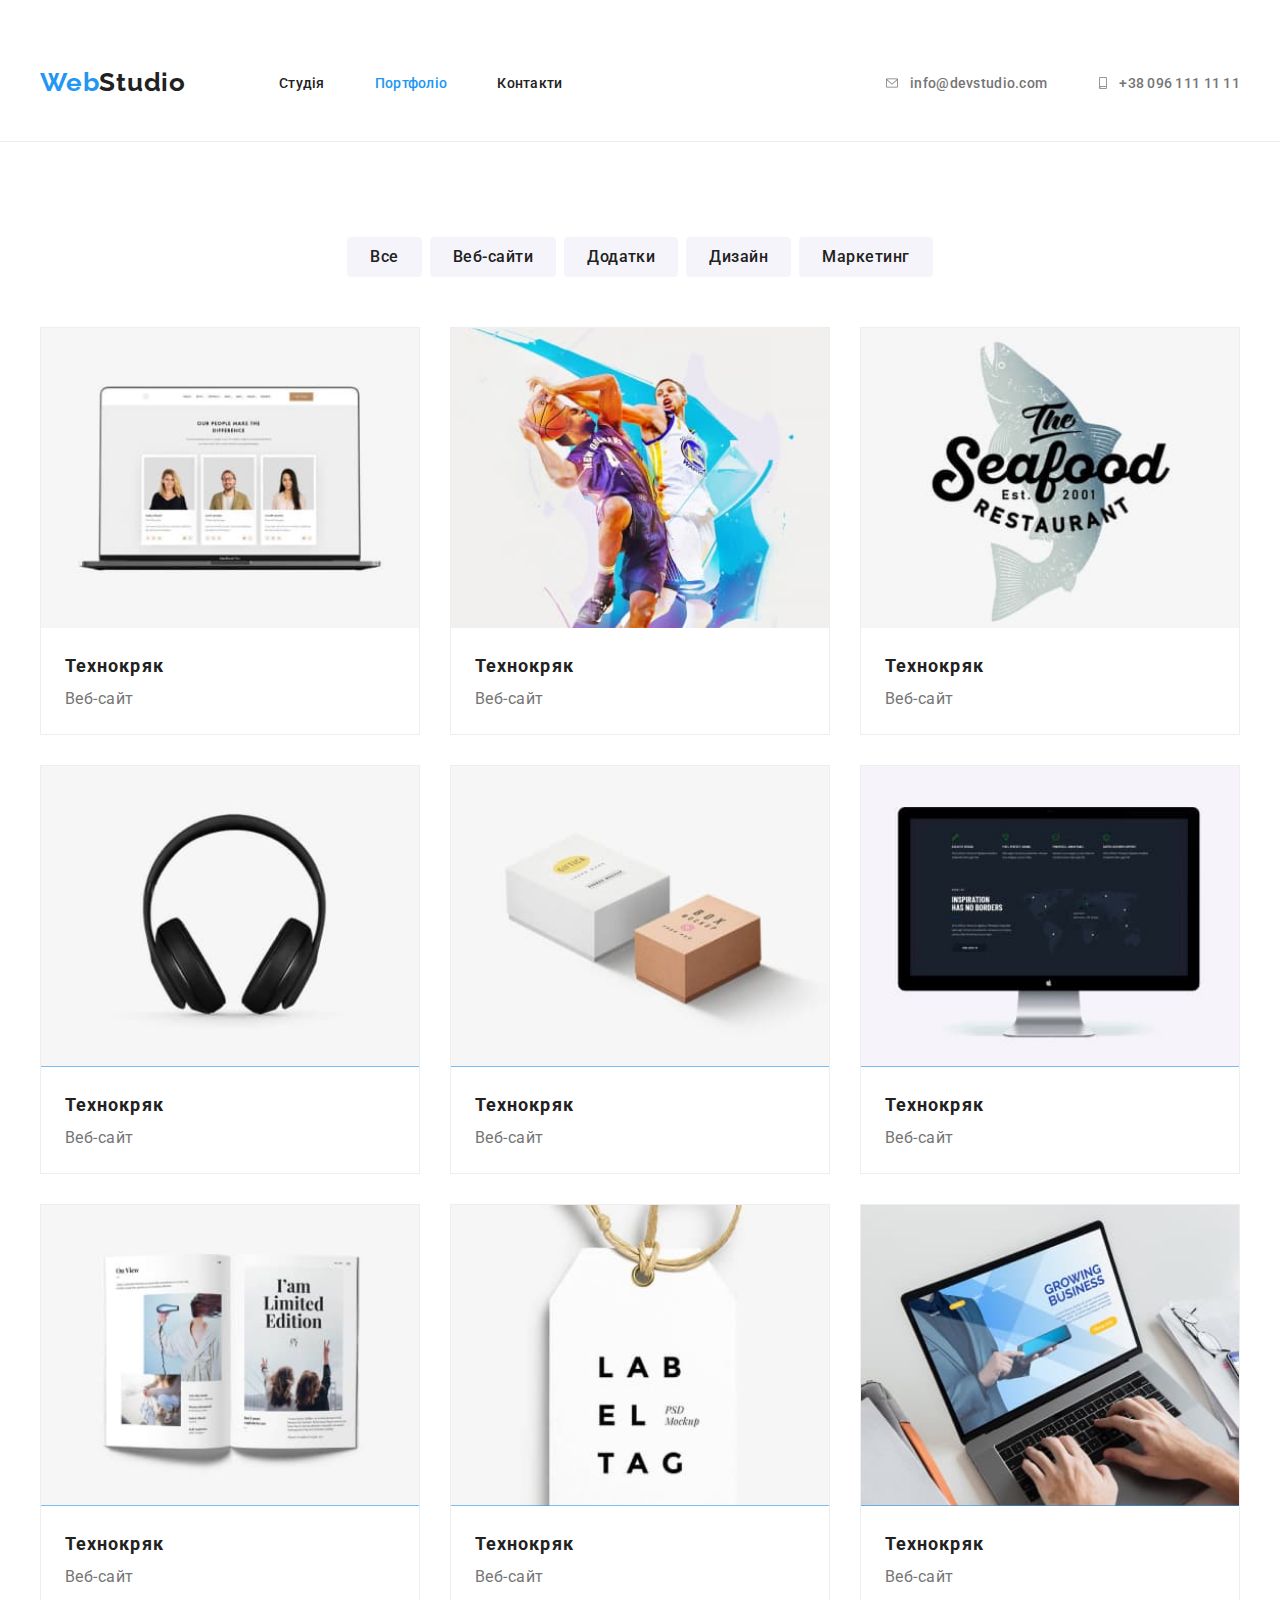
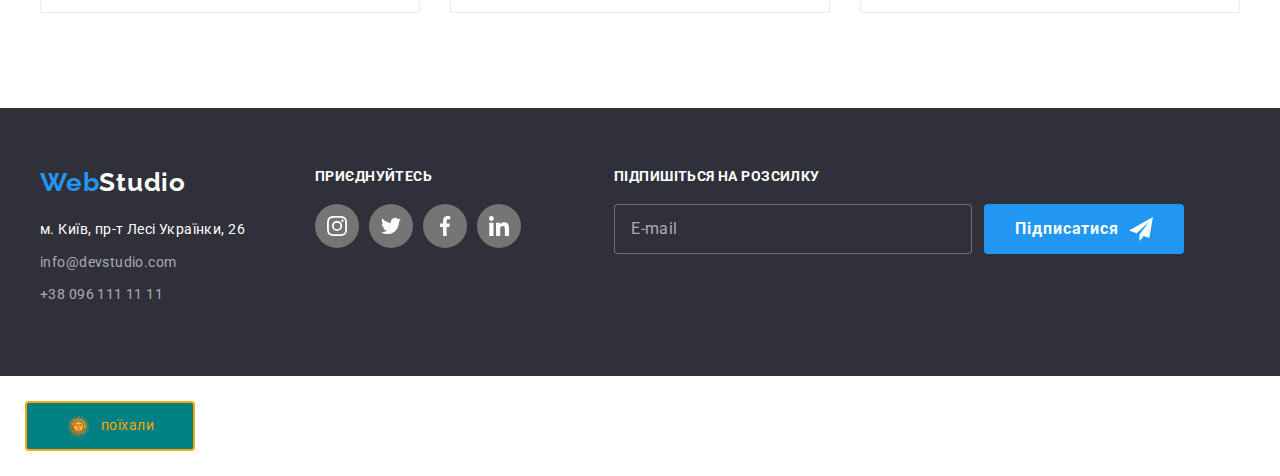
==== portfolio.html @ 548bd5e3 "BEM + SCSS" ====
<!DOCTYPE html>
<html lang="en">
    <head>
        <meta charset="UTF-8">
        <meta http-equiv="X-UA-Compatible" content="IE=edge">
        <meta name="viewport" content="width=device-width, initial-scale=1.0">
        <title>portfolio</title>
        <link href="https://fonts.googleapis.com/css2?family=Raleway:wght@700&family=Roboto:wght@400;500;700;900&display=swap" rel="stylesheet">
        <link rel="stylesheet" href="https://cdnjs.cloudflare.com/ajax/libs/modern-normalize/2.0.0/modern-normalize.min.css">
        <link rel="stylesheet" href="./css/styles.css">
        <link rel="stylesheet" href="./css/main.min.css">
    </head>

    <body>
        <!-- шапка сайту -->
            <!-- шапка сайту -->
            <header class="header header-bottom">
                <div class="container main__nav ">
                    <a href="/" class="logo__color-blue header__link">Web<span class="logo__color-black">Studio</span>
                    </a>
            
                    <!-- навігація -->
                    <nav class="navigation">
                        <ul class="navigation-list">
                            <li class="navigation-list__item">
                                <a class="navigation-list__link" href="./index.html">Студія</a>
                            </li>
    
                            <li class="navigation-list__item">
                                <a class="navigation-list__link current" href="./portfolio.html">Портфоліо</a>
                            </li>
    
                            <li class="navigation-list__item">
                                <a class="navigation-list__link" href="">Контакти</a>
                            </li>
                        </ul>
                    </nav>
    
                    <!-- контакти -->
                    <ul class="contacts-list">
                        <li class="contacts-list__item">
                            <a class="contacts-list__link" href="mailto:info@devstudio.com">
                                <svg class="contacts-list__icon" width="16" height="12">
                                    <use href="./images/sprite.svg#icon-envelope"></use>
                                </svg>info@devstudio.com
                            </a>
                        </li>
    
                        <li class="contacts-list__item">
                            <a class="contacts-list__link" href="tel:+380961111111">
                                <svg class="contacts-list__icon" width="12" height="16">
                                    <use href="./images/sprite.svg#icon-smartphone"></use>
                                </svg>+38 096 111 11 11
                            </a>
                        </li>
                    </ul>
                </div>
            </header>
        <main>

            <!-- навігація проектів -->
            <section class="projects">
                <div class="container">
                    <h1 class="projects__title">приклади наших розробок</h1>
                    <ul class="projects-list">
                        <li class="projects-list__item">
                            <button class="projects-list__button" type="button">Все</button>
                        </li>
                        <li class="projects-list__item">
                            <button class="projects-list__button" type="button">Веб-сайти</button>
                        </li>
                        <li class="projects-list__item">
                            <button class="projects-list__button" type="button">Додатки</button>
                        </li>
                        <li class="projects-list__item">
                            <button class="projects-list__button" type="button">Дизайн</button>
                        </li>
                        <li class="projects-list__item">
                            <button class="projects-list__button" type="button">Маркетинг</button>
                        </li>
                    </ul>
                </div>
            </section>

            <!-- приклади робіт -->
            <section class="card-set">
                <div class="container">
                    <h2 class="card-set__title">приклади робіт</h2>
                    <ul class="card-list">
                        <li class="card-list__item card-list__item--product">
                            <a href="">
                                <div class="card-list__thumb">
                                    <img class="card-list__picture" src="./images/img1.jpg" alt="Веб-сайт" width="370">
                                    <div class="overlay-box">
                                        <p class="overlay-box__text">
                                            Технокрик це сучасний майданчик поширення коронавірусу. 
                                            Компанії використовують цю платформу для цифрового шпигунства та 
                                            атак на захищені сервери конкурентів.
                                        </p>
                                    </div>
                                </div>

                                <div class="card-text">
                                    <p class="card-text__primary">Технокряк</p>
                                    <p class="card-text__secondary">Веб-сайт</p>
                                </div>
                            </a>
                        </li>

                        <li class="card-list__item card-list__item--product">
                            <a href="">
                                <div class="card-list__thumb">
                                    <img class="card-list__picture" src="./images/img2.jpg" alt="Веб-сайт" width="370">
                                    <div class="overlay-box">
                                        <p class="overlay-box__text">
                                            Технокрик це сучасний майданчик поширення коронавірусу. 
                                            Компанії використовують цю платформу для цифрового шпигунства та 
                                            атак на захищені сервери конкурентів.
                                        </p>
                                    </div>
                                </div>

                                <div class="card-text">
                                    <p class="card-text__primary">Технокряк</p>
                                    <p class="card-text__secondary">Веб-сайт</p>
                                </div>
                            </a>
                        </li>

                        <li class="card-list__item card-list__item--product">
                            <a href="">
                                <div class="card-list__thumb">
                                    <img class="card-list__picture" src="./images/img3.jpg" alt="Веб-сайт" width="370">
                                    <div class="overlay-box">
                                        <p class="overlay-box__text">
                                            Технокрик це сучасний майданчик поширення коронавірусу. 
                                            Компанії використовують цю платформу для цифрового шпигунства та 
                                            атак на захищені сервери конкурентів.
                                        </p>
                                    </div>
                                </div>

                                <div class="card-text">
                                    <p class="card-text__primary">Технокряк</p>
                                    <p class="card-text__secondary">Веб-сайт</p>
                                </div>
                            </a>
                        </li>
                        
                        <li class="card-list__item card-list__item--product">
                            <a href="">
                                <div class="card-list__thumb">
                                    <img class="card-list__picture" src="./images/img4.jpg" alt="Веб-сайт" width="370">
                                    <div class="overlay-box">
                                        <p class="overlay-box__text">
                                            Технокрик це сучасний майданчик поширення коронавірусу. 
                                            Компанії використовують цю платформу для цифрового шпигунства та 
                                            атак на захищені сервери конкурентів.
                                        </p>
                                    </div>
                                </div>

                                <div class="card-text">
                                    <p class="card-text__primary">Технокряк</p>
                                    <p class="card-text__secondary">Веб-сайт</p>
                                </div>
                            </a>
                        </li>

                        <li class="card-list__item card-list__item--product">
                            <a href="">
                                <div class="card-list__thumb">
                                    <img class="card-list__picture" src="./images/img5.jpg" alt="Веб-сайт" width="370">
                                    <div class="overlay-box">
                                        <p class="overlay-box__text">
                                            Технокрик це сучасний майданчик поширення коронавірусу. 
                                            Компанії використовують цю платформу для цифрового шпигунства та 
                                            атак на захищені сервери конкурентів.
                                        </p>
                                    </div>
                                </div>

                                <div class="card-text">
                                    <p class="card-text__primary">Технокряк</p>
                                    <p class="card-text__secondary">Веб-сайт</p>
                                </div>
                            </a>
                        </li>

                        <li class="card-list__item card-list__item--product">
                            <a href="">
                                <div class="card-list__thumb">
                                    <img class="card-list__picture" src="./images/img6.jpg" alt="Веб-сайт" width="370">
                                    <div class="overlay-box">
                                        <p class="overlay-box__text">
                                            Технокрик це сучасний майданчик поширення коронавірусу. 
                                            Компанії використовують цю платформу для цифрового шпигунства та 
                                            атак на захищені сервери конкурентів.
                                        </p>
                                    </div>
                                </div>

                                <div class="card-text">
                                    <p class="card-text__primary">Технокряк</p>
                                    <p class="card-text__secondary">Веб-сайт</p>
                                </div>
                            </a>
                        </li>

                        <li class="card-list__item card-list__item--product">
                            <a href="">
                                <div class="card-list__thumb">
                                    <img class="card-list__picture" src="./images/img7.jpg" alt="Веб-сайт" width="370">
                                    <div class="overlay-box">
                                        <p class="overlay-box__text">
                                            Технокрик це сучасний майданчик поширення коронавірусу. 
                                            Компанії використовують цю платформу для цифрового шпигунства та 
                                            атак на захищені сервери конкурентів.
                                        </p>
                                    </div>
                                </div>

                                <div class="card-text">
                                    <p class="card-text__primary">Технокряк</p>
                                    <p class="card-text__secondary">Веб-сайт</p>
                                </div>
                            </a>
                        </li>

                        <li class="card-list__item card-list__item--product">
                            <a href="">
                                <div class="card-list__thumb">
                                    <img class="card-list__picture" src="./images/img8.jpg" alt="Веб-сайт" width="370">
                                    <div class="overlay-box">
                                        <p class="overlay-box__text">
                                            Технокрик це сучасний майданчик поширення коронавірусу. 
                                            Компанії використовують цю платформу для цифрового шпигунства та 
                                            атак на захищені сервери конкурентів.
                                        </p>
                                    </div>
                                </div>

                                <div class="card-text">
                                    <p class="card-text__primary">Технокряк</p>
                                    <p class="card-text__secondary">Веб-сайт</p>
                                </div>
                            </a>
                        </li>
                        
                        <li class="card-list__item card-list__item--product">
                            <a href="">
                                <div class="card-list__thumb">
                                    <img class="card-list__picture" src="./images/img9.jpg" alt="Веб-сайт" width="370">
                                    <div class="overlay-box">
                                        <p class="overlay-box__text">
                                            Технокрик це сучасний майданчик поширення коронавірусу. 
                                            Компанії використовують цю платформу для цифрового шпигунства та 
                                            атак на захищені сервери конкурентів.
                                        </p>
                                    </div>
                                </div>

                                <div class="card-text">
                                    <p class="card-text__primary">Технокряк</p>
                                    <p class="card-text__secondary">Веб-сайт</p>
                                </div>
                            </a>
                        </li>
                    </ul>
                </div>
            </section>
        </main>

            <!-- подвал -->
            <footer class="footer">
                <div class="container positioning">
    
                    <div class="footer-contacts">
                        <a class="logo__color-blue footer-contacts__link" href="/">Web<span class="logo__color-white">Studio</span></a>
                        <div class="container-address">
                            <address class="address">
                                м. Київ, пр-т Лесі Українки, 26
                            </address>
                            <ul class="footer-list">
                                <li class="footer-list__item">
                                    <a class="footer-list__link" href="mailto:info@devstudio.com">info@devstudio.com</a>
                                </li>
                                <li class="footer-list__item">
                                    <a class="footer-list__link" href="tel:+380961111111">+38 096 111 11 11</a>
                                </li>
                            </ul>
                        </div>
                    </div>
    
                    <!-- ком,юніті  -->
                    <div class="community">
                        <h3 class="community-title">приєднуйтесь</h3>
                        <ul class="community-item">
                            <li class="community-item__list">
                                <a class="community-item__link" href="">
                                    <svg class="community-item__icon" width="20" height="20">
                                        <use href="./images/sprite.svg#icon-instagram"></use>
                                    </svg>
                                </a>
                            </li>
    
                            <li class="community-item__list">
                                <a class="community-item__link" href="">
                                    <svg class="community-item__icon" width="20" height="20">
                                        <use href="./images/sprite.svg#icon-twitter"></use>
                                    </svg>
                                </a>
                            </li>
    
                            <li class="community-item__list">
                                <a class="community-item__link" href="">
                                    <svg class="community-item__icon" width="20" height="20">
                                        <use href="./images/sprite.svg#icon-facebook"></use>
                                    </svg>
                                </a>
                            </li>
    
                            <li class="community-item__list">
                                <a class="community-item__link" href="">
                                    <svg class="community-item__icon" width="20" height="20">
                                        <use href="./images/sprite.svg#icon-linkedin"></use>
                                    </svg>
                                </a>
                            </li>
                        </ul>
                    </div>
    
                    <!-- підписка -->
                    <div class="subscribe">
                        <h3 class="subscribe__title community-title">Підпишіться на розсилку</h3>
                        <div class="subscribe__box">
                            <form class="subscribe__form">
                                <input type="email" name="mail" placeholder="E-mail">
                            </form>
                            <button type="button">
                                Підписатися
                                <svg class="button__icon" width="24" height="24">
                                    <use href="./images/sprite.svg#icon-airplane"></use>
                                </svg>
                            </button>
                        </div>
                    </div>
    
                </div>
            </footer>

        
        <!-- /////////// кнопка ////////////// -->
        <section>
            <button class="clik" type="button">
                поїхали
            </button>
        </section>
    </body>    
</html>
---- css/main.min.css ----
:root{--primeri-title-color: #212121;--accent-color: #2196f3;--background: #2f303a;--footer-contacts-color: rgba(255, 255, 255, 0.6);--primeri-text-color: #757575;--white-color: #ffffff;--background-teat-section: #f5f4fa;--background-hiro: #c4c4c4;--clients-color:#afb1b8;--box-shadow-modal: 0 2px 1px 0 rgba(0, 0, 0, 0.2), 0 1px 1px 0 rgba(0, 0, 0, 0.14), 0 1px 3px 0 rgba(0, 0, 0, 0.12);--backdrop-color: rgba(0, 0, 0, 0.2);--transform: cubic-bezier(0.4, 0, 0.2, 1);--primeri-title-color: #212121;--accent-color: #2196f3;--background: #2f303a;--footer-contacts-color: rgba(255, 255, 255, 0.6);--primeri-text-color: #757575;--button-color: #f5f4fa;--white-color: #ffffff;--card__set-gap: 30px;--transform: cubic-bezier(0.4, 0, 0.2, 1)}html{-webkit-box-sizing:border-box;box-sizing:border-box}*,::before,::after{-webkit-box-sizing:inherit;box-sizing:inherit;list-style:none;text-decoration:none;margin:0;padding:0}body{font-family:roboto,sans-serif}.color__title{color:var(--primeri-title-color)}.container{margin-left:auto;margin-right:auto;width:1230px;padding-left:15px;padding-right:15px}.main__nav{display:-webkit-box;display:-ms-flexbox;display:flex;-webkit-box-align:center;-ms-flex-align:center;align-items:center}.logo__color-blue{font-family:raleway,sans-serif;font-weight:700;font-size:26px;letter-spacing:.03em;color:var(--accent-color)}.logo__color-black{color:var(--primeri-title-color)}.logo__color-white,.address{color:var(--white-color)}.header{display:-webkit-box;display:-ms-flexbox;display:flex;padding-top:25px}.header-bottom{margin-bottom:95px;border-bottom:1px solid #ececec}.navigation-list{display:-webkit-box;display:-ms-flexbox;display:flex;margin-left:93px}.navigation-list__item{color:var(--accent-color)}.navigation-list__link::after{content:"";background-color:var(--accent-color);display:block;position:absolute;left:0;bottom:0;width:100%;height:4px;border-radius:2px;-webkit-transform:scaleX(0);transform:scaleX(0);-webkit-transition:-webkit-transform 250ms var(--transform);transition:-webkit-transform 250ms var(--transform);transition:transform 250ms var(--transform);transition:transform 250ms var(--transform), -webkit-transform 250ms var(--transform)}.navigation-list__link:hover::after{-webkit-transform:scaleX(1);transform:scaleX(1)}.navigation-list__item:not(:last-child){margin-right:50px}.navigation-list__link{display:inline-block;position:relative;padding-top:50px;padding-bottom:50px;-webkit-transition:color 250ms var(--transform);transition:color 250ms var(--transform)}.navigation-list__link{color:var(--primeri-title-color)}.navigation-list__link:hover,.navigation-list__link:focus{color:var(--accent-color);cursor:pointer}.navigation-list__link,.contacts-list__link{font-weight:500;font-size:14px;letter-spacing:.02em;-webkit-transition:color 250ms var(--transform);transition:color 250ms var(--transform)}.current{color:var(--accent-color)}.contacts-list{display:-webkit-box;display:-ms-flexbox;display:flex;margin-left:auto}.contacts-list .contacts-list__item+.contacts-list__item{margin-left:50px}.contacts-list__link{display:-webkit-inline-box;display:-ms-inline-flexbox;display:inline-flex;-webkit-box-align:center;-ms-flex-align:center;align-items:center;text-decoration:none;color:var(--primeri-text-color);padding-top:50px;padding-bottom:50px}.contacts-list__link:hover,.contacts-list__link:focus{color:var(--accent-color);cursor:pointer}.contacts-list__icon{fill:currentColor;margin-right:10px}.hiro{background-image:-webkit-gradient(linear, left top, left bottom, from(rgba(0, 0, 0, 0.4)), to(rgba(47, 48, 58, 0.4))),url(../images/bg-photo.jpg);background-image:linear-gradient(rgba(0, 0, 0, 0.4), rgba(47, 48, 58, 0.4)),url(../images/bg-photo.jpg);background-color:var(--background);background-repeat:no-repeat;background-position:center;background-size:cover;text-align:center;max-width:1600px;height:600px;padding-top:200px;padding-bottom:200px;margin-bottom:95px;margin-left:auto;margin-right:auto}.hiro-title{color:var(--white-color);padding-bottom:30px;font-weight:900;font-size:44px;line-height:1.36;letter-spacing:.06em}.hiro-button{background-color:var(--accent-color);color:var(--white-color);min-width:200px;font-weight:700;font-size:16px;line-height:1.87;letter-spacing:.06em;padding-top:10px;padding-bottom:10px;border:1px solid rgba(0,0,0,0);border-radius:4px;cursor:pointer}.backdrop{position:fixed;top:0;left:0;width:100%;height:100%;background-color:var(--backdrop-color);z-index:1;-webkit-transition:opacity 250ms var(--transform);transition:opacity 250ms var(--transform)}.backdrop.is-hidden{opacity:0;pointer-events:none}.backdrop.is-hidden .modal{-webkit-transform:translate(-50%, -50%) scale(1.1);transform:translate(-50%, -50%) scale(1.1)}.modal{position:absolute;top:50%;left:50%;-webkit-transform:translate(-50%, -50%) scale(1);transform:translate(-50%, -50%) scale(1);width:528px;height:581px;border-radius:4px;padding:40px;-webkit-box-shadow:var(--box-shadow-modal);box-shadow:var(--box-shadow-modal);background-color:var(--white-color);-webkit-transition:-webkit-transform 250ms var(--transform);transition:-webkit-transform 250ms var(--transform);transition:transform 250ms var(--transform);transition:transform 250ms var(--transform), -webkit-transform 250ms var(--transform)}.button-close{position:absolute;top:-8px;right:-8px;padding:5px;cursor:pointer;border-radius:100%;border:1px solid;border-color:var(--primeri-text-color);background-color:var(--white-color);-webkit-transition:border-color 250ms var(--transform);transition:border-color 250ms var(--transform)}.button-close:hover{border-color:var(--accent-color)}.button-close>.button-close__icon{fill:var(--primeri-title-color);display:-webkit-box;display:-ms-flexbox;display:flex;-webkit-box-align:center;-ms-flex-align:center;align-items:center;-webkit-box-pack:center;-ms-flex-pack:center;justify-content:center;-webkit-transition:fill 250ms var(--transform),-webkit-transform 250ms var(--transform);transition:fill 250ms var(--transform),-webkit-transform 250ms var(--transform);transition:fill 250ms var(--transform),transform 250ms var(--transform);transition:fill 250ms var(--transform),transform 250ms var(--transform),-webkit-transform 250ms var(--transform)}.button-close:hover>.button-close__icon{fill:var(--accent-color);-webkit-transform:scale(1.2);transform:scale(1.2)}.modal-text{font-weight:700;font-size:20px;letter-spacing:.03em;color:var(--primeri-title-color);margin-bottom:12px}.form{margin-bottom:30px}.form>.freedom{display:-webkit-inline-box;display:-ms-inline-flexbox;display:inline-flex;-webkit-box-align:center;-ms-flex-align:center;align-items:center;font-weight:400;font-size:14px;line-height:1.7;letter-spacing:.03em;color:var(--primeri-text-color)}.checkbox{display:inline-block;width:16px;height:15px;border-radius:2px;border:2px solid var(--primeri-title-color);-webkit-appearance:none;-moz-appearance:none;appearance:none;margin-right:4px}.checkbox:checked{background-color:var(--accent-color);border-color:var(--accent-color);background-image:url(../images/icon_check.svg);background-repeat:no-repeat;background-size:contain;background-position:center}.freedom span{margin-right:4px}.freedom__accent-color{color:var(--accent-color);text-decoration:underline;cursor:pointer}.form-fild{display:-webkit-box;display:-ms-flexbox;display:flex;-webkit-box-orient:vertical;-webkit-box-direction:normal;-ms-flex-direction:column;flex-direction:column;text-align:start;margin-bottom:10px}.form-fild__label{position:relative;font-weight:400;font-size:12px;letter-spacing:.01em;color:var(--primeri-text-color)}.form-fild__name{position:absolute;top:17px;left:42px;-webkit-transition:-webkit-transform 250ms var(--transform);transition:-webkit-transform 250ms var(--transform);transition:transform 250ms var(--transform);transition:transform 250ms var(--transform), -webkit-transform 250ms var(--transform)}.form-fild__input{margin-top:4px;margin-bottom:10px;padding:11px 42px;width:100%;outline:none;border-radius:4px;border:1px solid rgba(33,33,33,.2);-webkit-transition:border 250ms var(--transform);transition:border 250ms var(--transform)}.form-fild__input:hover,.form-fild__input:focus{border:1px solid var(--accent-color)}.form-fild__icon{position:absolute;top:16px;left:12px;-webkit-transition:fill 250ms var(--transform);transition:fill 250ms var(--transform)}.form-fild__input:focus~.form-fild__icon{fill:var(--accent-color)}.form-fild__input:focus+.form-fild__icon{fill:var(--accent-color)}.form-fild__input:not(:-moz-placeholder-shown)+.form-fild__name{transform:translate(-40px, -27px);color:var(--accent-color)}.form-fild__input:not(:-ms-input-placeholder)+.form-fild__name{transform:translate(-40px, -27px);color:var(--accent-color)}.form-fild__input:focus+.form-fild__name,.form-fild__input:not(:placeholder-shown)+.form-fild__name{-webkit-transform:translate(-40px, -27px);transform:translate(-40px, -27px);color:var(--accent-color)}.form-fild textarea{outline:none;font-size:12px;width:448px;height:120px;resize:none;margin-bottom:20px;padding:16px;border-radius:4px;border:1px solid rgba(33,33,33,.2);-webkit-transition:border 250ms var(--transform);transition:border 250ms var(--transform)}.form-fild textarea:hover,.form-fild textarea:focus{border:1px solid var(--accent-color)}.form-fild__comment{margin-bottom:4px}.form-fild textarea::-webkit-input-placeholder{font-weight:400;font-size:12px;letter-spacing:.01em}.form-fild textarea::-moz-placeholder{font-weight:400;font-size:12px;letter-spacing:.01em}.form-fild textarea:-ms-input-placeholder{font-weight:400;font-size:12px;letter-spacing:.01em}.form-fild textarea::-ms-input-placeholder{font-weight:400;font-size:12px;letter-spacing:.01em}.form-fild textarea::placeholder{font-weight:400;font-size:12px;letter-spacing:.01em}.button-send{display:inline-block;cursor:pointer;font-weight:700;font-size:16px;line-height:1.9;letter-spacing:.06em;width:200px;height:50px;border-radius:4px;border:rgba(0,0,0,0);color:var(--white-color);background-color:var(--accent-color);-webkit-transition:-webkit-box-shadow 250ms var(--transform);transition:-webkit-box-shadow 250ms var(--transform);transition:box-shadow 250ms var(--transform);transition:box-shadow 250ms var(--transform), -webkit-box-shadow 250ms var(--transform)}.button-send:hover{-webkit-box-shadow:0 4px 4px 0 rgba(0,0,0,.25);box-shadow:0 4px 4px 0 rgba(0,0,0,.25)}.innovations{margin-bottom:95px}.innovations-list{display:-webkit-box;display:-ms-flexbox;display:flex}.innovations-list__item{width:calc((100% - 90px)/4);margin-right:30px}.innovations-list__item:nth-child(4n){margin-right:0}.innovations-list__icon{background-color:var(--background-teat-section);border-radius:4px;width:270px;height:120px;margin-bottom:30px;padding:25px 100px}.innovations-list__title{font-weight:700;font-size:14px;letter-spacing:.03em;margin-bottom:10px}.innovations-list__text,.address,.footer-list__link{font-weight:400;font-size:14px;line-height:1.7;letter-spacing:.03em}.work{margin-bottom:95px}.work-list{display:-webkit-box;display:-ms-flexbox;display:flex}.work-title{text-align:center;margin-bottom:50px}.work-title,.team-title{font-weight:700;font-size:36px;letter-spacing:.03em}.work-list__item:not(:last-child){margin-right:30px}.work-list__item{width:100%;position:relative}.img-thumb::before{content:"";position:absolute;display:inline-block;width:100%;height:70px;bottom:0;background-color:rgba(47,48,58,.8)}.img-thumb__image{display:block;width:100%}.img-thumb__text{display:inline-block;position:absolute;bottom:0;padding:27px 95px;font-weight:700;font-size:14px;letter-spacing:.03em;text-transform:uppercase;color:var(--white-color)}.team{background-color:var(--background-teat-section);padding-top:95px;padding-bottom:95px}.team-title{padding-bottom:50px;margin-right:30px;text-align:center}.team-list{display:-webkit-box;display:-ms-flexbox;display:flex;text-align:center}.team-list__item{width:calc((100% - 90px)/4);background-color:var(--white-color);-webkit-box-shadow:0 2px 1px 0 rgba(0,0,0,.2),0 1px 1px 0 rgba(0,0,0,.14),0 1px 3px 0 rgba(0,0,0,.12);box-shadow:0 2px 1px 0 rgba(0,0,0,.2),0 1px 1px 0 rgba(0,0,0,.14),0 1px 3px 0 rgba(0,0,0,.12);margin-right:30px}.team-list__item:nth-child(4n){margin-right:0}.team-list__photo{width:100%;padding-bottom:30px}.team-list__primary-text{font-weight:500;font-size:16px;letter-spacing:.03em;padding-bottom:10px}.team-list__secondary-text{color:var(--primeri-text-color);font-weight:400;font-size:16px;letter-spacing:.03em;padding-bottom:30px}.social-networks{display:-webkit-inline-box;display:-ms-inline-flexbox;display:inline-flex;margin-bottom:30px}.social-networks__list{color:var(--clients-color);background-color:var(--white-color);display:-webkit-inline-box;display:-ms-inline-flexbox;display:inline-flex;-webkit-box-pack:center;-ms-flex-pack:center;justify-content:center;-webkit-box-align:center;-ms-flex-align:center;align-items:center;width:44px;height:44px;border-radius:50%;-webkit-transition:background-color 250ms var(--transform);transition:background-color 250ms var(--transform)}.social-networks__list:hover{background-color:var(--accent-color);fill:#fff}.social-networks__list+.social-networks__list{margin-left:10px}.social-networks__link{display:-webkit-box;display:-ms-flexbox;display:flex;fill:var(--clients-color);padding:12px;-webkit-transition:fill 250ms var(--transform);transition:fill 250ms var(--transform)}.social-networks__link:hover{fill:var(--white-color)}.social-netvorks__icon{-webkit-box-align:center;-ms-flex-align:center;align-items:center}.clients-title{font-weight:700;font-size:36px;letter-spacing:.03em;text-align:center;padding-top:95px}.clients-list{display:-webkit-inline-box;display:-ms-inline-flexbox;display:inline-flex;font-weight:700;font-size:36px;letter-spacing:.03em;text-align:center;padding-top:50px;padding-bottom:95px}.clients-list__item{width:170px;height:92px;border:1px solid var(--clients-color);border-radius:4px;cursor:pointer;padding:16px 32px}.clients-list__item+.clients-list__item{margin-left:30px}.clients-list__icon{fill:var(--clients-color)}.clients-title{font-weight:700;font-size:36px;letter-spacing:.03em;text-align:center;padding-top:95px}.clients-list{display:-webkit-inline-box;display:-ms-inline-flexbox;display:inline-flex;font-weight:700;font-size:36px;letter-spacing:.03em;text-align:center;padding-top:50px;padding-bottom:95px}.clients-list__item{width:170px;height:92px;border:1px solid var(--clients-color);border-radius:4px;cursor:pointer;padding:16px 32px}.clients-list__item+.clients-list__item{margin-left:30px}.clients-list__icon{fill:var(--clients-color)}.footer{display:-webkit-box;display:-ms-flexbox;display:flex;background-color:var(--background);padding-top:60px;padding-bottom:60px}.footer-contacts__link{display:inline-block;margin-bottom:20px}.container-address{margin-right:70px}.positioning{display:-webkit-inline-box;display:-ms-inline-flexbox;display:inline-flex}.address{margin-bottom:9px;font-style:normal}.footer-list__item{margin-bottom:9px}.footer-list__link{color:var(--footer-contacts-color);-webkit-transition:250ms color var(--transform);transition:250ms color var(--transform)}.footer-list__link:hover,.footer-list__link:focus{color:var(--accent-color);cursor:pointer}.community-title{color:var(--white-color);font-weight:700;font-size:14px;letter-spacing:.03em;text-transform:uppercase;margin-bottom:20px}.community-item{display:-webkit-inline-box;display:-ms-inline-flexbox;display:inline-flex}.community-item__list{display:-webkit-inline-box;display:-ms-inline-flexbox;display:inline-flex;-webkit-box-align:center;-ms-flex-align:center;align-items:center;-webkit-box-pack:center;-ms-flex-pack:center;justify-content:center;background-color:var(--primeri-text-color);width:44px;height:44px;border-radius:50%;cursor:pointer;-webkit-transition:background-color 250ms var(--transform);transition:background-color 250ms var(--transform)}.community-item__list:hover{background-color:var(--accent-color)}.community-item__icon{display:block;fill:var(--white-color)}.community-item__list+.community-item__list{margin-left:10px}.subscribe{margin-left:93px}.subscribe__title{margin-bottom:20px}.subscribe__box{display:-webkit-box;display:-ms-flexbox;display:flex;-webkit-box-orient:horizontal;-webkit-box-direction:normal;-ms-flex-direction:row;flex-direction:row}.subscribe__form{margin-right:12px}.subscribe__form input{width:358px;height:50px;padding:15px 16px;background-color:var(--background);caret-color:var(--white-color);border:1px solid rgba(255,255,255,.3);border-radius:4px}.subscribe__form input::-webkit-input-placeholder{font-weight:400;font-size:16px;line-height:1.2;letter-spacing:.03em;color:var(--footer-contacts-color)}.subscribe__form input::-moz-placeholder{font-weight:400;font-size:16px;line-height:1.2;letter-spacing:.03em;color:var(--footer-contacts-color)}.subscribe__form input:-ms-input-placeholder{font-weight:400;font-size:16px;line-height:1.2;letter-spacing:.03em;color:var(--footer-contacts-color)}.subscribe__form input::-ms-input-placeholder{font-weight:400;font-size:16px;line-height:1.2;letter-spacing:.03em;color:var(--footer-contacts-color)}.subscribe__form input::placeholder{font-weight:400;font-size:16px;line-height:1.2;letter-spacing:.03em;color:var(--footer-contacts-color)}.subscribe__box button{display:-webkit-inline-box;display:-ms-inline-flexbox;display:inline-flex;-webkit-box-align:center;-ms-flex-align:center;align-items:center;-webkit-box-pack:center;-ms-flex-pack:center;justify-content:center;font-weight:700;font-size:16px;line-height:1.9;letter-spacing:.06em;background-color:var(--accent-color);color:var(--white-color);cursor:pointer;width:200px;height:50px;border-radius:4px;border-color:rgba(0,0,0,0)}.button__icon{margin-left:10px;top:50%}.projects{margin-bottom:50px}.projects-list{display:-webkit-box;display:-ms-flexbox;display:flex;-webkit-box-pack:center;-ms-flex-pack:center;justify-content:center}.projects-list__item:not(:last-child){margin-right:8px}.projects-list__button{font-family:roboto,sans-serif;color:var(--primeri-title-color);background-color:var(--button-color);font-weight:500;font-size:16px;line-height:1.6;letter-spacing:.03em;border:1px solid rgba(0,0,0,0);border-radius:4px;padding:6px 22px;-webkit-transition:background-color 250ms var(--transform),color 250ms var(--transform),-webkit-box-shadow 250ms var(--transform);transition:background-color 250ms var(--transform),color 250ms var(--transform),-webkit-box-shadow 250ms var(--transform);transition:background-color 250ms var(--transform),color 250ms var(--transform),box-shadow 250ms var(--transform);transition:background-color 250ms var(--transform),color 250ms var(--transform),box-shadow 250ms var(--transform),-webkit-box-shadow 250ms var(--transform)}.projects-list__button:hover,.projects-list__button:focus{color:var(--white-color);background-color:var(--accent-color);cursor:pointer;-webkit-box-shadow:0 2px 2px 0 rgba(0,0,0,.12),0 1px 2px 0 rgba(0,0,0,.08),0 3px 1px 0 rgba(0,0,0,.1);box-shadow:0 2px 2px 0 rgba(0,0,0,.12),0 1px 2px 0 rgba(0,0,0,.08),0 3px 1px 0 rgba(0,0,0,.1)}.card-set{margin-bottom:95px}.card-set__title,.projects__title{display:none}.card-list{display:-webkit-box;display:-ms-flexbox;display:flex;-ms-flex-wrap:wrap;flex-wrap:wrap;margin-top:calc(-1*var(--card__set-gap));margin-left:calc(-1*var(--card__set-gap))}.card-text__primary{color:var(--primeri-title-color);font-weight:700;font-size:18px;line-height:2;letter-spacing:.06em}.card-text__secondary{color:var(--primeri-text-color);font-weight:400;font-size:16px;line-height:1.9;letter-spacing:.03em}.card-list__item{border:1px solid #eee;margin-top:var(--card__set-gap);margin-left:var(--card__set-gap);-ms-flex-preferred-size:calc(33.3333333333% - var(--card__set-gap));flex-basis:calc(33.3333333333% - var(--card__set-gap))}.card-list__item:hover{-webkit-box-shadow:1px 4px 6px 0 rgba(0,0,0,.16),0 4px 4px 0 rgba(0,0,0,.06),0 1px 1px 0 rgba(0,0,0,.12);box-shadow:1px 4px 6px 0 rgba(0,0,0,.16),0 4px 4px 0 rgba(0,0,0,.06),0 1px 1px 0 rgba(0,0,0,.12)}.card-list__picture{display:block;width:100%}.card-list__thumb{display:block;position:relative;overflow:hidden}.overlay-box{position:absolute;top:0;left:0;width:100%;height:100%;background-color:rgba(33,150,243,.9);-webkit-transform:translateY(100%);transform:translateY(100%);-webkit-transition:-webkit-transform 250ms var(--transform);transition:-webkit-transform 250ms var(--transform);transition:transform 250ms var(--transform);transition:transform 250ms var(--transform), -webkit-transform 250ms var(--transform)}.card-list__item--product:hover .overlay-box{-webkit-transform:translateY(0);transform:translateY(0);-webkit-box-shadow:1px 4px 6px 0 rgba(0,0,0,.16),0 4px 4px 0 rgba(0,0,0,.06),0 1px 1px 0 rgba(0,0,0,.12);box-shadow:1px 4px 6px 0 rgba(0,0,0,.16),0 4px 4px 0 rgba(0,0,0,.06),0 1px 1px 0 rgba(0,0,0,.12)}.overlay-box__text{display:-webkit-box;display:-ms-flexbox;display:flex;position:absolute;opacity:0;font-weight:400;font-size:18px;line-height:1.6;letter-spacing:.03em;width:100%;padding:63px 24px;top:50%;left:50%;-webkit-transform:translate(-50%, -50%);transform:translate(-50%, -50%);color:var(--white-color);-webkit-transition:opacity 250ms var(--transform) 250ms;transition:opacity 250ms var(--transform) 250ms}.card-list__item--product:hover .overlay-box__text{opacity:1}.card-text{padding:20px 24px}.clik{-webkit-box-sizing:border-box;box-sizing:border-box;display:-webkit-inline-box;display:-ms-inline-flexbox;display:inline-flex;position:relative;overflow:hidden;-webkit-box-align:center;-ms-flex-align:center;align-items:center;-webkit-box-pack:center;-ms-flex-pack:center;justify-content:center;font-weight:400;font-size:14px;line-height:1.7;letter-spacing:.03em;width:170px;height:50px;border-radius:4px;border:solid 2px orange;padding:15px 30px;margin:25px;background-color:teal;color:orange}.clik:hover{color:red;border:solid 2px red}.clik::before{content:"";display:inline-block;width:25px;height:25px;background-image:url(../images/s.png);background-position:center;background-size:contain;background-repeat:no-repeat;margin-right:10px;-webkit-transition:-webkit-transform 300ms var(--transform);transition:-webkit-transform 300ms var(--transform);transition:transform 300ms var(--transform);transition:transform 300ms var(--transform), -webkit-transform 300ms var(--transform)}.clik:hover::before{-webkit-transform:translateY(-50px);transform:translateY(-50px)}.clik::after{content:"";position:absolute;display:inline-block;width:25px;height:25px;top:50%;left:40px;background-image:url(../images/mm.png);background-position:center;background-size:contain;background-repeat:no-repeat;-webkit-transform:translateY(calc(-50% + 50px));transform:translateY(calc(-50% + 50px));-webkit-transition:-webkit-transform 300ms var(--transform);transition:-webkit-transform 300ms var(--transform);transition:transform 300ms var(--transform);transition:transform 300ms var(--transform), -webkit-transform 300ms var(--transform)}.clik:hover::after{-webkit-transform:translateY(-50%);transform:translateY(-50%)}/*# sourceMappingURL=main.min.css.map */
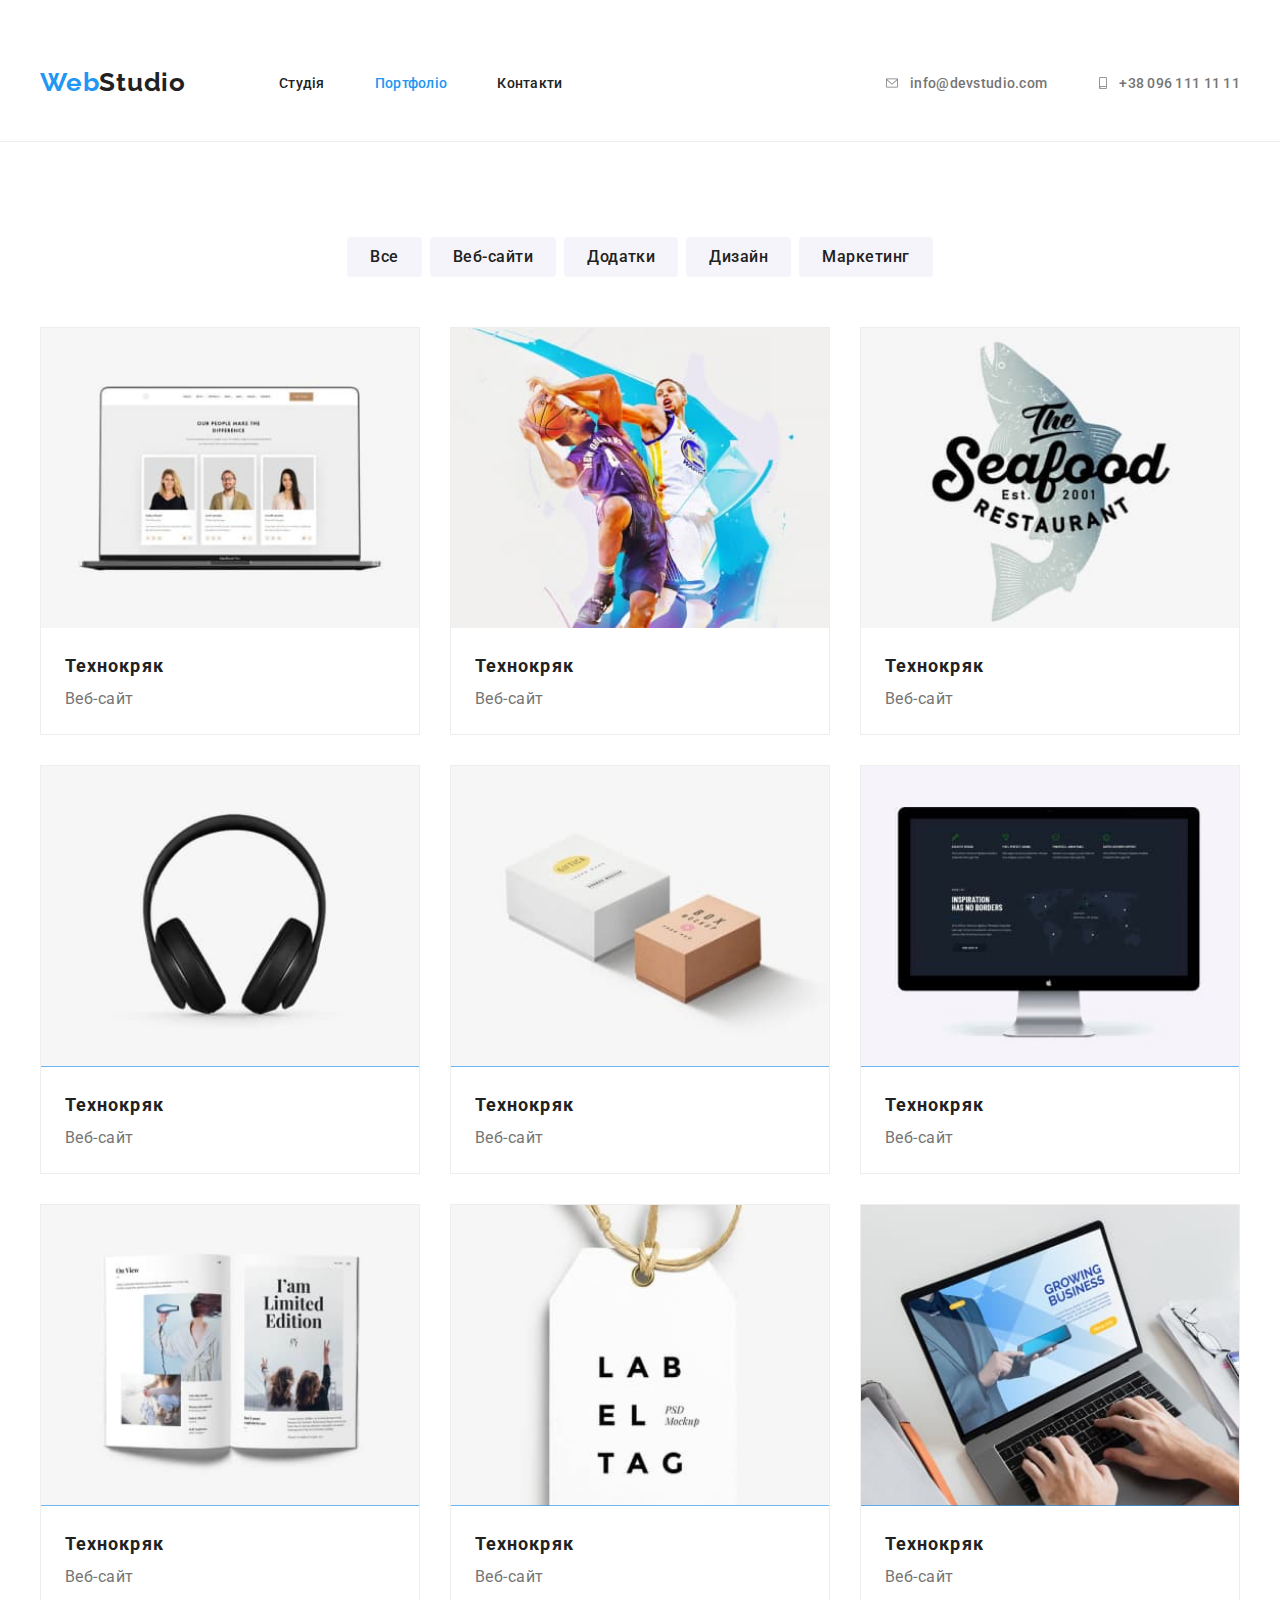
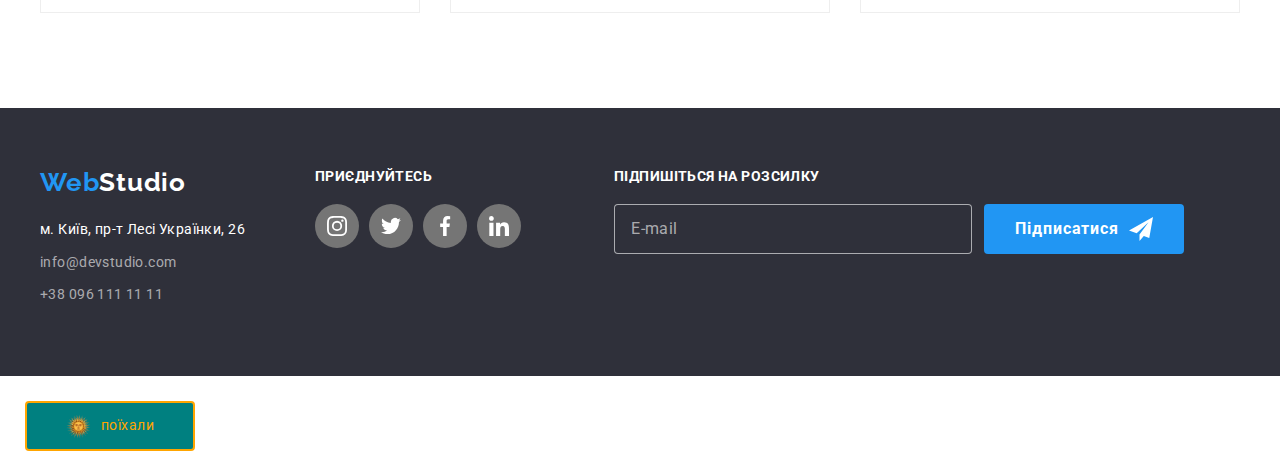
==== commit 0f27a94c: "колір" ====
--- a/portfolio.html
+++ b/portfolio.html
@@ -16,7 +16,7 @@
             <!-- шапка сайту -->
             <header class="header header-bottom">
                 <div class="container main__nav ">
-                    <a href="/" class="logo__color-blue header__link">Web<span class="logo__color-black">Studio</span>
+                    <a href="/" class="logo logo__color-blue header__link">Web<span class="logo__color-black">Studio</span>
                     </a>
             
                     <!-- навігація -->
@@ -276,7 +276,7 @@
                 <div class="container positioning">
     
                     <div class="footer-contacts">
-                        <a class="logo__color-blue footer-contacts__link" href="/">Web<span class="logo__color-white">Studio</span></a>
+                        <a class="logo logo__color-blue footer-contacts__link" href="/">Web<span class="logo__color-white">Studio</span></a>
                         <div class="container-address">
                             <address class="address">
                                 м. Київ, пр-т Лесі Українки, 26
--- a/css/main.min.css
+++ b/css/main.min.css
@@ -1 +1 @@
-:root{--primeri-title-color: #212121;--accent-color: #2196f3;--background: #2f303a;--footer-contacts-color: rgba(255, 255, 255, 0.6);--primeri-text-color: #757575;--white-color: #ffffff;--background-teat-section: #f5f4fa;--background-hiro: #c4c4c4;--clients-color:#afb1b8;--box-shadow-modal: 0 2px 1px 0 rgba(0, 0, 0, 0.2), 0 1px 1px 0 rgba(0, 0, 0, 0.14), 0 1px 3px 0 rgba(0, 0, 0, 0.12);--backdrop-color: rgba(0, 0, 0, 0.2);--transform: cubic-bezier(0.4, 0, 0.2, 1);--primeri-title-color: #212121;--accent-color: #2196f3;--background: #2f303a;--footer-contacts-color: rgba(255, 255, 255, 0.6);--primeri-text-color: #757575;--button-color: #f5f4fa;--white-color: #ffffff;--card__set-gap: 30px;--transform: cubic-bezier(0.4, 0, 0.2, 1)}html{-webkit-box-sizing:border-box;box-sizing:border-box}*,::before,::after{-webkit-box-sizing:inherit;box-sizing:inherit;list-style:none;text-decoration:none;margin:0;padding:0}body{font-family:roboto,sans-serif}.color__title{color:var(--primeri-title-color)}.container{margin-left:auto;margin-right:auto;width:1230px;padding-left:15px;padding-right:15px}.main__nav{display:-webkit-box;display:-ms-flexbox;display:flex;-webkit-box-align:center;-ms-flex-align:center;align-items:center}.logo__color-blue{font-family:raleway,sans-serif;font-weight:700;font-size:26px;letter-spacing:.03em;color:var(--accent-color)}.logo__color-black{color:var(--primeri-title-color)}.logo__color-white,.address{color:var(--white-color)}.header{display:-webkit-box;display:-ms-flexbox;display:flex;padding-top:25px}.header-bottom{margin-bottom:95px;border-bottom:1px solid #ececec}.navigation-list{display:-webkit-box;display:-ms-flexbox;display:flex;margin-left:93px}.navigation-list__item{color:var(--accent-color)}.navigation-list__link::after{content:"";background-color:var(--accent-color);display:block;position:absolute;left:0;bottom:0;width:100%;height:4px;border-radius:2px;-webkit-transform:scaleX(0);transform:scaleX(0);-webkit-transition:-webkit-transform 250ms var(--transform);transition:-webkit-transform 250ms var(--transform);transition:transform 250ms var(--transform);transition:transform 250ms var(--transform), -webkit-transform 250ms var(--transform)}.navigation-list__link:hover::after{-webkit-transform:scaleX(1);transform:scaleX(1)}.navigation-list__item:not(:last-child){margin-right:50px}.navigation-list__link{display:inline-block;position:relative;padding-top:50px;padding-bottom:50px;-webkit-transition:color 250ms var(--transform);transition:color 250ms var(--transform)}.navigation-list__link{color:var(--primeri-title-color)}.navigation-list__link:hover,.navigation-list__link:focus{color:var(--accent-color);cursor:pointer}.navigation-list__link,.contacts-list__link{font-weight:500;font-size:14px;letter-spacing:.02em;-webkit-transition:color 250ms var(--transform);transition:color 250ms var(--transform)}.current{color:var(--accent-color)}.contacts-list{display:-webkit-box;display:-ms-flexbox;display:flex;margin-left:auto}.contacts-list .contacts-list__item+.contacts-list__item{margin-left:50px}.contacts-list__link{display:-webkit-inline-box;display:-ms-inline-flexbox;display:inline-flex;-webkit-box-align:center;-ms-flex-align:center;align-items:center;text-decoration:none;color:var(--primeri-text-color);padding-top:50px;padding-bottom:50px}.contacts-list__link:hover,.contacts-list__link:focus{color:var(--accent-color);cursor:pointer}.contacts-list__icon{fill:currentColor;margin-right:10px}.hiro{background-image:-webkit-gradient(linear, left top, left bottom, from(rgba(0, 0, 0, 0.4)), to(rgba(47, 48, 58, 0.4))),url(../images/bg-photo.jpg);background-image:linear-gradient(rgba(0, 0, 0, 0.4), rgba(47, 48, 58, 0.4)),url(../images/bg-photo.jpg);background-color:var(--background);background-repeat:no-repeat;background-position:center;background-size:cover;text-align:center;max-width:1600px;height:600px;padding-top:200px;padding-bottom:200px;margin-bottom:95px;margin-left:auto;margin-right:auto}.hiro-title{color:var(--white-color);padding-bottom:30px;font-weight:900;font-size:44px;line-height:1.36;letter-spacing:.06em}.hiro-button{background-color:var(--accent-color);color:var(--white-color);min-width:200px;font-weight:700;font-size:16px;line-height:1.87;letter-spacing:.06em;padding-top:10px;padding-bottom:10px;border:1px solid rgba(0,0,0,0);border-radius:4px;cursor:pointer}.backdrop{position:fixed;top:0;left:0;width:100%;height:100%;background-color:var(--backdrop-color);z-index:1;-webkit-transition:opacity 250ms var(--transform);transition:opacity 250ms var(--transform)}.backdrop.is-hidden{opacity:0;pointer-events:none}.backdrop.is-hidden .modal{-webkit-transform:translate(-50%, -50%) scale(1.1);transform:translate(-50%, -50%) scale(1.1)}.modal{position:absolute;top:50%;left:50%;-webkit-transform:translate(-50%, -50%) scale(1);transform:translate(-50%, -50%) scale(1);width:528px;height:581px;border-radius:4px;padding:40px;-webkit-box-shadow:var(--box-shadow-modal);box-shadow:var(--box-shadow-modal);background-color:var(--white-color);-webkit-transition:-webkit-transform 250ms var(--transform);transition:-webkit-transform 250ms var(--transform);transition:transform 250ms var(--transform);transition:transform 250ms var(--transform), -webkit-transform 250ms var(--transform)}.button-close{position:absolute;top:-8px;right:-8px;padding:5px;cursor:pointer;border-radius:100%;border:1px solid;border-color:var(--primeri-text-color);background-color:var(--white-color);-webkit-transition:border-color 250ms var(--transform);transition:border-color 250ms var(--transform)}.button-close:hover{border-color:var(--accent-color)}.button-close>.button-close__icon{fill:var(--primeri-title-color);display:-webkit-box;display:-ms-flexbox;display:flex;-webkit-box-align:center;-ms-flex-align:center;align-items:center;-webkit-box-pack:center;-ms-flex-pack:center;justify-content:center;-webkit-transition:fill 250ms var(--transform),-webkit-transform 250ms var(--transform);transition:fill 250ms var(--transform),-webkit-transform 250ms var(--transform);transition:fill 250ms var(--transform),transform 250ms var(--transform);transition:fill 250ms var(--transform),transform 250ms var(--transform),-webkit-transform 250ms var(--transform)}.button-close:hover>.button-close__icon{fill:var(--accent-color);-webkit-transform:scale(1.2);transform:scale(1.2)}.modal-text{font-weight:700;font-size:20px;letter-spacing:.03em;color:var(--primeri-title-color);margin-bottom:12px}.form{margin-bottom:30px}.form>.freedom{display:-webkit-inline-box;display:-ms-inline-flexbox;display:inline-flex;-webkit-box-align:center;-ms-flex-align:center;align-items:center;font-weight:400;font-size:14px;line-height:1.7;letter-spacing:.03em;color:var(--primeri-text-color)}.checkbox{display:inline-block;width:16px;height:15px;border-radius:2px;border:2px solid var(--primeri-title-color);-webkit-appearance:none;-moz-appearance:none;appearance:none;margin-right:4px}.checkbox:checked{background-color:var(--accent-color);border-color:var(--accent-color);background-image:url(../images/icon_check.svg);background-repeat:no-repeat;background-size:contain;background-position:center}.freedom span{margin-right:4px}.freedom__accent-color{color:var(--accent-color);text-decoration:underline;cursor:pointer}.form-fild{display:-webkit-box;display:-ms-flexbox;display:flex;-webkit-box-orient:vertical;-webkit-box-direction:normal;-ms-flex-direction:column;flex-direction:column;text-align:start;margin-bottom:10px}.form-fild__label{position:relative;font-weight:400;font-size:12px;letter-spacing:.01em;color:var(--primeri-text-color)}.form-fild__name{position:absolute;top:17px;left:42px;-webkit-transition:-webkit-transform 250ms var(--transform);transition:-webkit-transform 250ms var(--transform);transition:transform 250ms var(--transform);transition:transform 250ms var(--transform), -webkit-transform 250ms var(--transform)}.form-fild__input{margin-top:4px;margin-bottom:10px;padding:11px 42px;width:100%;outline:none;border-radius:4px;border:1px solid rgba(33,33,33,.2);-webkit-transition:border 250ms var(--transform);transition:border 250ms var(--transform)}.form-fild__input:hover,.form-fild__input:focus{border:1px solid var(--accent-color)}.form-fild__icon{position:absolute;top:16px;left:12px;-webkit-transition:fill 250ms var(--transform);transition:fill 250ms var(--transform)}.form-fild__input:focus~.form-fild__icon{fill:var(--accent-color)}.form-fild__input:focus+.form-fild__icon{fill:var(--accent-color)}.form-fild__input:not(:-moz-placeholder-shown)+.form-fild__name{transform:translate(-40px, -27px);color:var(--accent-color)}.form-fild__input:not(:-ms-input-placeholder)+.form-fild__name{transform:translate(-40px, -27px);color:var(--accent-color)}.form-fild__input:focus+.form-fild__name,.form-fild__input:not(:placeholder-shown)+.form-fild__name{-webkit-transform:translate(-40px, -27px);transform:translate(-40px, -27px);color:var(--accent-color)}.form-fild textarea{outline:none;font-size:12px;width:448px;height:120px;resize:none;margin-bottom:20px;padding:16px;border-radius:4px;border:1px solid rgba(33,33,33,.2);-webkit-transition:border 250ms var(--transform);transition:border 250ms var(--transform)}.form-fild textarea:hover,.form-fild textarea:focus{border:1px solid var(--accent-color)}.form-fild__comment{margin-bottom:4px}.form-fild textarea::-webkit-input-placeholder{font-weight:400;font-size:12px;letter-spacing:.01em}.form-fild textarea::-moz-placeholder{font-weight:400;font-size:12px;letter-spacing:.01em}.form-fild textarea:-ms-input-placeholder{font-weight:400;font-size:12px;letter-spacing:.01em}.form-fild textarea::-ms-input-placeholder{font-weight:400;font-size:12px;letter-spacing:.01em}.form-fild textarea::placeholder{font-weight:400;font-size:12px;letter-spacing:.01em}.button-send{display:inline-block;cursor:pointer;font-weight:700;font-size:16px;line-height:1.9;letter-spacing:.06em;width:200px;height:50px;border-radius:4px;border:rgba(0,0,0,0);color:var(--white-color);background-color:var(--accent-color);-webkit-transition:-webkit-box-shadow 250ms var(--transform);transition:-webkit-box-shadow 250ms var(--transform);transition:box-shadow 250ms var(--transform);transition:box-shadow 250ms var(--transform), -webkit-box-shadow 250ms var(--transform)}.button-send:hover{-webkit-box-shadow:0 4px 4px 0 rgba(0,0,0,.25);box-shadow:0 4px 4px 0 rgba(0,0,0,.25)}.innovations{margin-bottom:95px}.innovations-list{display:-webkit-box;display:-ms-flexbox;display:flex}.innovations-list__item{width:calc((100% - 90px)/4);margin-right:30px}.innovations-list__item:nth-child(4n){margin-right:0}.innovations-list__icon{background-color:var(--background-teat-section);border-radius:4px;width:270px;height:120px;margin-bottom:30px;padding:25px 100px}.innovations-list__title{font-weight:700;font-size:14px;letter-spacing:.03em;margin-bottom:10px}.innovations-list__text,.address,.footer-list__link{font-weight:400;font-size:14px;line-height:1.7;letter-spacing:.03em}.work{margin-bottom:95px}.work-list{display:-webkit-box;display:-ms-flexbox;display:flex}.work-title{text-align:center;margin-bottom:50px}.work-title,.team-title{font-weight:700;font-size:36px;letter-spacing:.03em}.work-list__item:not(:last-child){margin-right:30px}.work-list__item{width:100%;position:relative}.img-thumb::before{content:"";position:absolute;display:inline-block;width:100%;height:70px;bottom:0;background-color:rgba(47,48,58,.8)}.img-thumb__image{display:block;width:100%}.img-thumb__text{display:inline-block;position:absolute;bottom:0;padding:27px 95px;font-weight:700;font-size:14px;letter-spacing:.03em;text-transform:uppercase;color:var(--white-color)}.team{background-color:var(--background-teat-section);padding-top:95px;padding-bottom:95px}.team-title{padding-bottom:50px;margin-right:30px;text-align:center}.team-list{display:-webkit-box;display:-ms-flexbox;display:flex;text-align:center}.team-list__item{width:calc((100% - 90px)/4);background-color:var(--white-color);-webkit-box-shadow:0 2px 1px 0 rgba(0,0,0,.2),0 1px 1px 0 rgba(0,0,0,.14),0 1px 3px 0 rgba(0,0,0,.12);box-shadow:0 2px 1px 0 rgba(0,0,0,.2),0 1px 1px 0 rgba(0,0,0,.14),0 1px 3px 0 rgba(0,0,0,.12);margin-right:30px}.team-list__item:nth-child(4n){margin-right:0}.team-list__photo{width:100%;padding-bottom:30px}.team-list__primary-text{font-weight:500;font-size:16px;letter-spacing:.03em;padding-bottom:10px}.team-list__secondary-text{color:var(--primeri-text-color);font-weight:400;font-size:16px;letter-spacing:.03em;padding-bottom:30px}.social-networks{display:-webkit-inline-box;display:-ms-inline-flexbox;display:inline-flex;margin-bottom:30px}.social-networks__list{color:var(--clients-color);background-color:var(--white-color);display:-webkit-inline-box;display:-ms-inline-flexbox;display:inline-flex;-webkit-box-pack:center;-ms-flex-pack:center;justify-content:center;-webkit-box-align:center;-ms-flex-align:center;align-items:center;width:44px;height:44px;border-radius:50%;-webkit-transition:background-color 250ms var(--transform);transition:background-color 250ms var(--transform)}.social-networks__list:hover{background-color:var(--accent-color);fill:#fff}.social-networks__list+.social-networks__list{margin-left:10px}.social-networks__link{display:-webkit-box;display:-ms-flexbox;display:flex;fill:var(--clients-color);padding:12px;-webkit-transition:fill 250ms var(--transform);transition:fill 250ms var(--transform)}.social-networks__link:hover{fill:var(--white-color)}.social-netvorks__icon{-webkit-box-align:center;-ms-flex-align:center;align-items:center}.clients-title{font-weight:700;font-size:36px;letter-spacing:.03em;text-align:center;padding-top:95px}.clients-list{display:-webkit-inline-box;display:-ms-inline-flexbox;display:inline-flex;font-weight:700;font-size:36px;letter-spacing:.03em;text-align:center;padding-top:50px;padding-bottom:95px}.clients-list__item{width:170px;height:92px;border:1px solid var(--clients-color);border-radius:4px;cursor:pointer;padding:16px 32px}.clients-list__item+.clients-list__item{margin-left:30px}.clients-list__icon{fill:var(--clients-color)}.clients-title{font-weight:700;font-size:36px;letter-spacing:.03em;text-align:center;padding-top:95px}.clients-list{display:-webkit-inline-box;display:-ms-inline-flexbox;display:inline-flex;font-weight:700;font-size:36px;letter-spacing:.03em;text-align:center;padding-top:50px;padding-bottom:95px}.clients-list__item{width:170px;height:92px;border:1px solid var(--clients-color);border-radius:4px;cursor:pointer;padding:16px 32px}.clients-list__item+.clients-list__item{margin-left:30px}.clients-list__icon{fill:var(--clients-color)}.footer{display:-webkit-box;display:-ms-flexbox;display:flex;background-color:var(--background);padding-top:60px;padding-bottom:60px}.footer-contacts__link{display:inline-block;margin-bottom:20px}.container-address{margin-right:70px}.positioning{display:-webkit-inline-box;display:-ms-inline-flexbox;display:inline-flex}.address{margin-bottom:9px;font-style:normal}.footer-list__item{margin-bottom:9px}.footer-list__link{color:var(--footer-contacts-color);-webkit-transition:250ms color var(--transform);transition:250ms color var(--transform)}.footer-list__link:hover,.footer-list__link:focus{color:var(--accent-color);cursor:pointer}.community-title{color:var(--white-color);font-weight:700;font-size:14px;letter-spacing:.03em;text-transform:uppercase;margin-bottom:20px}.community-item{display:-webkit-inline-box;display:-ms-inline-flexbox;display:inline-flex}.community-item__list{display:-webkit-inline-box;display:-ms-inline-flexbox;display:inline-flex;-webkit-box-align:center;-ms-flex-align:center;align-items:center;-webkit-box-pack:center;-ms-flex-pack:center;justify-content:center;background-color:var(--primeri-text-color);width:44px;height:44px;border-radius:50%;cursor:pointer;-webkit-transition:background-color 250ms var(--transform);transition:background-color 250ms var(--transform)}.community-item__list:hover{background-color:var(--accent-color)}.community-item__icon{display:block;fill:var(--white-color)}.community-item__list+.community-item__list{margin-left:10px}.subscribe{margin-left:93px}.subscribe__title{margin-bottom:20px}.subscribe__box{display:-webkit-box;display:-ms-flexbox;display:flex;-webkit-box-orient:horizontal;-webkit-box-direction:normal;-ms-flex-direction:row;flex-direction:row}.subscribe__form{margin-right:12px}.subscribe__form input{width:358px;height:50px;padding:15px 16px;background-color:var(--background);caret-color:var(--white-color);border:1px solid rgba(255,255,255,.3);border-radius:4px}.subscribe__form input::-webkit-input-placeholder{font-weight:400;font-size:16px;line-height:1.2;letter-spacing:.03em;color:var(--footer-contacts-color)}.subscribe__form input::-moz-placeholder{font-weight:400;font-size:16px;line-height:1.2;letter-spacing:.03em;color:var(--footer-contacts-color)}.subscribe__form input:-ms-input-placeholder{font-weight:400;font-size:16px;line-height:1.2;letter-spacing:.03em;color:var(--footer-contacts-color)}.subscribe__form input::-ms-input-placeholder{font-weight:400;font-size:16px;line-height:1.2;letter-spacing:.03em;color:var(--footer-contacts-color)}.subscribe__form input::placeholder{font-weight:400;font-size:16px;line-height:1.2;letter-spacing:.03em;color:var(--footer-contacts-color)}.subscribe__box button{display:-webkit-inline-box;display:-ms-inline-flexbox;display:inline-flex;-webkit-box-align:center;-ms-flex-align:center;align-items:center;-webkit-box-pack:center;-ms-flex-pack:center;justify-content:center;font-weight:700;font-size:16px;line-height:1.9;letter-spacing:.06em;background-color:var(--accent-color);color:var(--white-color);cursor:pointer;width:200px;height:50px;border-radius:4px;border-color:rgba(0,0,0,0)}.button__icon{margin-left:10px;top:50%}.projects{margin-bottom:50px}.projects-list{display:-webkit-box;display:-ms-flexbox;display:flex;-webkit-box-pack:center;-ms-flex-pack:center;justify-content:center}.projects-list__item:not(:last-child){margin-right:8px}.projects-list__button{font-family:roboto,sans-serif;color:var(--primeri-title-color);background-color:var(--button-color);font-weight:500;font-size:16px;line-height:1.6;letter-spacing:.03em;border:1px solid rgba(0,0,0,0);border-radius:4px;padding:6px 22px;-webkit-transition:background-color 250ms var(--transform),color 250ms var(--transform),-webkit-box-shadow 250ms var(--transform);transition:background-color 250ms var(--transform),color 250ms var(--transform),-webkit-box-shadow 250ms var(--transform);transition:background-color 250ms var(--transform),color 250ms var(--transform),box-shadow 250ms var(--transform);transition:background-color 250ms var(--transform),color 250ms var(--transform),box-shadow 250ms var(--transform),-webkit-box-shadow 250ms var(--transform)}.projects-list__button:hover,.projects-list__button:focus{color:var(--white-color);background-color:var(--accent-color);cursor:pointer;-webkit-box-shadow:0 2px 2px 0 rgba(0,0,0,.12),0 1px 2px 0 rgba(0,0,0,.08),0 3px 1px 0 rgba(0,0,0,.1);box-shadow:0 2px 2px 0 rgba(0,0,0,.12),0 1px 2px 0 rgba(0,0,0,.08),0 3px 1px 0 rgba(0,0,0,.1)}.card-set{margin-bottom:95px}.card-set__title,.projects__title{display:none}.card-list{display:-webkit-box;display:-ms-flexbox;display:flex;-ms-flex-wrap:wrap;flex-wrap:wrap;margin-top:calc(-1*var(--card__set-gap));margin-left:calc(-1*var(--card__set-gap))}.card-text__primary{color:var(--primeri-title-color);font-weight:700;font-size:18px;line-height:2;letter-spacing:.06em}.card-text__secondary{color:var(--primeri-text-color);font-weight:400;font-size:16px;line-height:1.9;letter-spacing:.03em}.card-list__item{border:1px solid #eee;margin-top:var(--card__set-gap);margin-left:var(--card__set-gap);-ms-flex-preferred-size:calc(33.3333333333% - var(--card__set-gap));flex-basis:calc(33.3333333333% - var(--card__set-gap))}.card-list__item:hover{-webkit-box-shadow:1px 4px 6px 0 rgba(0,0,0,.16),0 4px 4px 0 rgba(0,0,0,.06),0 1px 1px 0 rgba(0,0,0,.12);box-shadow:1px 4px 6px 0 rgba(0,0,0,.16),0 4px 4px 0 rgba(0,0,0,.06),0 1px 1px 0 rgba(0,0,0,.12)}.card-list__picture{display:block;width:100%}.card-list__thumb{display:block;position:relative;overflow:hidden}.overlay-box{position:absolute;top:0;left:0;width:100%;height:100%;background-color:rgba(33,150,243,.9);-webkit-transform:translateY(100%);transform:translateY(100%);-webkit-transition:-webkit-transform 250ms var(--transform);transition:-webkit-transform 250ms var(--transform);transition:transform 250ms var(--transform);transition:transform 250ms var(--transform), -webkit-transform 250ms var(--transform)}.card-list__item--product:hover .overlay-box{-webkit-transform:translateY(0);transform:translateY(0);-webkit-box-shadow:1px 4px 6px 0 rgba(0,0,0,.16),0 4px 4px 0 rgba(0,0,0,.06),0 1px 1px 0 rgba(0,0,0,.12);box-shadow:1px 4px 6px 0 rgba(0,0,0,.16),0 4px 4px 0 rgba(0,0,0,.06),0 1px 1px 0 rgba(0,0,0,.12)}.overlay-box__text{display:-webkit-box;display:-ms-flexbox;display:flex;position:absolute;opacity:0;font-weight:400;font-size:18px;line-height:1.6;letter-spacing:.03em;width:100%;padding:63px 24px;top:50%;left:50%;-webkit-transform:translate(-50%, -50%);transform:translate(-50%, -50%);color:var(--white-color);-webkit-transition:opacity 250ms var(--transform) 250ms;transition:opacity 250ms var(--transform) 250ms}.card-list__item--product:hover .overlay-box__text{opacity:1}.card-text{padding:20px 24px}.clik{-webkit-box-sizing:border-box;box-sizing:border-box;display:-webkit-inline-box;display:-ms-inline-flexbox;display:inline-flex;position:relative;overflow:hidden;-webkit-box-align:center;-ms-flex-align:center;align-items:center;-webkit-box-pack:center;-ms-flex-pack:center;justify-content:center;font-weight:400;font-size:14px;line-height:1.7;letter-spacing:.03em;width:170px;height:50px;border-radius:4px;border:solid 2px orange;padding:15px 30px;margin:25px;background-color:teal;color:orange}.clik:hover{color:red;border:solid 2px red}.clik::before{content:"";display:inline-block;width:25px;height:25px;background-image:url(../images/s.png);background-position:center;background-size:contain;background-repeat:no-repeat;margin-right:10px;-webkit-transition:-webkit-transform 300ms var(--transform);transition:-webkit-transform 300ms var(--transform);transition:transform 300ms var(--transform);transition:transform 300ms var(--transform), -webkit-transform 300ms var(--transform)}.clik:hover::before{-webkit-transform:translateY(-50px);transform:translateY(-50px)}.clik::after{content:"";position:absolute;display:inline-block;width:25px;height:25px;top:50%;left:40px;background-image:url(../images/mm.png);background-position:center;background-size:contain;background-repeat:no-repeat;-webkit-transform:translateY(calc(-50% + 50px));transform:translateY(calc(-50% + 50px));-webkit-transition:-webkit-transform 300ms var(--transform);transition:-webkit-transform 300ms var(--transform);transition:transform 300ms var(--transform);transition:transform 300ms var(--transform), -webkit-transform 300ms var(--transform)}.clik:hover::after{-webkit-transform:translateY(-50%);transform:translateY(-50%)}/*# sourceMappingURL=main.min.css.map */+html{-webkit-box-sizing:border-box;box-sizing:border-box}*,::before,::after{-webkit-box-sizing:inherit;box-sizing:inherit;list-style:none;text-decoration:none;margin:0;padding:0}body{font-family:roboto,sans-serif}.color__title{color:#212121}.container{margin-left:auto;margin-right:auto;width:1230px;padding-left:15px;padding-right:15px}.main__nav{display:-webkit-box;display:-ms-flexbox;display:flex;-webkit-box-align:center;-ms-flex-align:center;align-items:center}.logo{font-family:raleway,sans-serif;font-weight:700;font-size:26px;letter-spacing:.03em}.logo__color-blue{color:#2196f3}.logo__color-black{color:#212121}.logo__color-white,.address{color:#fff}.header{display:-webkit-box;display:-ms-flexbox;display:flex;padding-top:25px}.header-bottom{margin-bottom:95px;border-bottom:1px solid #ececec}.navigation-list{display:-webkit-box;display:-ms-flexbox;display:flex;margin-left:93px}.navigation-list__item{color:#2196f3}.navigation-list__item:not(:last-child){margin-right:50px}.navigation-list__link{display:inline-block;position:relative;color:#212121;padding-top:50px;padding-bottom:50px;-webkit-transition:color 250ms cubic-bezier(0.4, 0, 0.2, 1);transition:color 250ms cubic-bezier(0.4, 0, 0.2, 1)}.navigation-list__link:hover,.navigation-list__link:focus{color:#2196f3;cursor:pointer}.navigation-list__link::after{content:"";background-color:#2196f3;display:block;position:absolute;left:0;bottom:0;width:100%;height:4px;border-radius:2px;-webkit-transform:scaleX(0);transform:scaleX(0);-webkit-transition:-webkit-transform 250ms cubic-bezier(0.4, 0, 0.2, 1);transition:-webkit-transform 250ms cubic-bezier(0.4, 0, 0.2, 1);transition:transform 250ms cubic-bezier(0.4, 0, 0.2, 1);transition:transform 250ms cubic-bezier(0.4, 0, 0.2, 1), -webkit-transform 250ms cubic-bezier(0.4, 0, 0.2, 1)}.navigation-list__link:hover::after{-webkit-transform:scaleX(1);transform:scaleX(1)}.navigation-list__link,.contacts-list__link{font-weight:500;font-size:14px;letter-spacing:.02em;-webkit-transition:color 250ms cubic-bezier(0.4, 0, 0.2, 1);transition:color 250ms cubic-bezier(0.4, 0, 0.2, 1)}.current{color:#2196f3}.contacts-list{display:-webkit-box;display:-ms-flexbox;display:flex;margin-left:auto}.contacts-list .contacts-list__item+.contacts-list__item{margin-left:50px}.contacts-list__link{display:-webkit-inline-box;display:-ms-inline-flexbox;display:inline-flex;-webkit-box-align:center;-ms-flex-align:center;align-items:center;text-decoration:none;color:#757575;padding-top:50px;padding-bottom:50px}.contacts-list__link:hover,.contacts-list__link:focus{color:#2196f3;cursor:pointer}.contacts-list__icon{fill:currentColor;margin-right:10px}.hiro{background-image:-webkit-gradient(linear, left top, left bottom, from(rgba(0, 0, 0, 0.4)), to(rgba(47, 48, 58, 0.4))),url(../images/bg-photo.jpg);background-image:linear-gradient(rgba(0, 0, 0, 0.4), rgba(47, 48, 58, 0.4)),url(../images/bg-photo.jpg);background-color:#2f303a;background-repeat:no-repeat;background-position:center;background-size:cover;text-align:center;max-width:1600px;height:600px;padding-top:200px;padding-bottom:200px;margin-bottom:95px;margin-left:auto;margin-right:auto}.hiro-title{color:#fff;padding-bottom:30px;font-weight:900;font-size:44px;line-height:1.36;letter-spacing:.06em}.hiro-button{background-color:#2196f3;color:#fff;min-width:200px;font-weight:700;font-size:16px;line-height:1.87;letter-spacing:.06em;padding-top:10px;padding-bottom:10px;border:1px solid rgba(0,0,0,0);border-radius:4px;cursor:pointer}.backdrop{position:fixed;top:0;left:0;width:100%;height:100%;background-color:rgba(0,0,0,.2);z-index:1;-webkit-transition:opacity 250ms cubic-bezier(0.4, 0, 0.2, 1);transition:opacity 250ms cubic-bezier(0.4, 0, 0.2, 1)}.backdrop.is-hidden{opacity:0;pointer-events:none}.backdrop.is-hidden .modal{-webkit-transform:translate(-50%, -50%) scale(1.1);transform:translate(-50%, -50%) scale(1.1)}.modal{position:absolute;top:50%;left:50%;-webkit-transform:translate(-50%, -50%) scale(1);transform:translate(-50%, -50%) scale(1);width:528px;height:581px;border-radius:4px;padding:40px;-webkit-box-shadow:0 2px 1px 0 rgba(0,0,0,.2),0 1px 1px 0 rgba(0,0,0,.14),0 1px 3px 0 rgba(0,0,0,.12);box-shadow:0 2px 1px 0 rgba(0,0,0,.2),0 1px 1px 0 rgba(0,0,0,.14),0 1px 3px 0 rgba(0,0,0,.12);background-color:#fff;-webkit-transition:-webkit-transform 250ms cubic-bezier(0.4, 0, 0.2, 1);transition:-webkit-transform 250ms cubic-bezier(0.4, 0, 0.2, 1);transition:transform 250ms cubic-bezier(0.4, 0, 0.2, 1);transition:transform 250ms cubic-bezier(0.4, 0, 0.2, 1), -webkit-transform 250ms cubic-bezier(0.4, 0, 0.2, 1)}.button-close{position:absolute;top:-8px;right:-8px;padding:5px;cursor:pointer;border-radius:100%;border:1px solid;border-color:#757575;background-color:#fff;-webkit-transition:border-color 250ms cubic-bezier(0.4, 0, 0.2, 1);transition:border-color 250ms cubic-bezier(0.4, 0, 0.2, 1)}.button-close:hover{border-color:#2196f3}.button-close>.button-close__icon{fill:#212121;display:-webkit-box;display:-ms-flexbox;display:flex;-webkit-box-align:center;-ms-flex-align:center;align-items:center;-webkit-box-pack:center;-ms-flex-pack:center;justify-content:center;-webkit-transition:fill 250ms cubic-bezier(0.4, 0, 0.2, 1),-webkit-transform 250ms cubic-bezier(0.4, 0, 0.2, 1);transition:fill 250ms cubic-bezier(0.4, 0, 0.2, 1),-webkit-transform 250ms cubic-bezier(0.4, 0, 0.2, 1);transition:fill 250ms cubic-bezier(0.4, 0, 0.2, 1),transform 250ms cubic-bezier(0.4, 0, 0.2, 1);transition:fill 250ms cubic-bezier(0.4, 0, 0.2, 1),transform 250ms cubic-bezier(0.4, 0, 0.2, 1),-webkit-transform 250ms cubic-bezier(0.4, 0, 0.2, 1)}.button-close:hover>.button-close__icon{fill:#2196f3;-webkit-transform:scale(1.2);transform:scale(1.2)}.modal-text{font-weight:700;font-size:20px;letter-spacing:.03em;color:#212121;margin-bottom:12px}.form{margin-bottom:30px}.form>.freedom{display:-webkit-inline-box;display:-ms-inline-flexbox;display:inline-flex;-webkit-box-align:center;-ms-flex-align:center;align-items:center;font-weight:400;font-size:14px;line-height:1.7;letter-spacing:.03em;color:#757575}.checkbox{display:inline-block;width:16px;height:15px;border-radius:2px;border:2px solid #212121;-webkit-appearance:none;-moz-appearance:none;appearance:none;margin-right:4px}.checkbox:checked{background-color:#2196f3;border-color:#2196f3;background-image:url(../images/icon_check.svg);background-repeat:no-repeat;background-size:contain;background-position:center}.freedom span{margin-right:4px}.freedom__accent-color{color:#2196f3;text-decoration:underline;cursor:pointer}.form-fild{display:-webkit-box;display:-ms-flexbox;display:flex;-webkit-box-orient:vertical;-webkit-box-direction:normal;-ms-flex-direction:column;flex-direction:column;text-align:start;margin-bottom:10px}.form-fild__label{position:relative;font-weight:400;font-size:12px;letter-spacing:.01em;color:#757575}.form-fild__name{position:absolute;top:17px;left:42px;-webkit-transition:-webkit-transform 250ms cubic-bezier(0.4, 0, 0.2, 1);transition:-webkit-transform 250ms cubic-bezier(0.4, 0, 0.2, 1);transition:transform 250ms cubic-bezier(0.4, 0, 0.2, 1);transition:transform 250ms cubic-bezier(0.4, 0, 0.2, 1), -webkit-transform 250ms cubic-bezier(0.4, 0, 0.2, 1)}.form-fild__input{margin-top:4px;margin-bottom:10px;padding:11px 42px;width:100%;outline:none;border-radius:4px;border:1px solid rgba(33,33,33,.2);-webkit-transition:border 250ms cubic-bezier(0.4, 0, 0.2, 1);transition:border 250ms cubic-bezier(0.4, 0, 0.2, 1)}.form-fild__input:hover,.form-fild__input:focus{border:1px solid #2196f3}.form-fild__icon{position:absolute;top:16px;left:12px;-webkit-transition:fill 250ms cubic-bezier(0.4, 0, 0.2, 1);transition:fill 250ms cubic-bezier(0.4, 0, 0.2, 1)}.form-fild__input:focus~.form-fild__icon{fill:#2196f3}.form-fild__input:focus+.form-fild__icon{fill:#2196f3}.form-fild__input:not(:-moz-placeholder-shown)+.form-fild__name{transform:translate(-40px, -27px);color:#2196f3}.form-fild__input:not(:-ms-input-placeholder)+.form-fild__name{transform:translate(-40px, -27px);color:#2196f3}.form-fild__input:focus+.form-fild__name,.form-fild__input:not(:placeholder-shown)+.form-fild__name{-webkit-transform:translate(-40px, -27px);transform:translate(-40px, -27px);color:#2196f3}.form-fild textarea{outline:none;font-size:12px;width:448px;height:120px;resize:none;margin-bottom:20px;padding:16px;border-radius:4px;border:1px solid rgba(33,33,33,.2);-webkit-transition:border 250ms cubic-bezier(0.4, 0, 0.2, 1);transition:border 250ms cubic-bezier(0.4, 0, 0.2, 1)}.form-fild textarea:hover,.form-fild textarea:focus{border:1px solid #2196f3}.form-fild__comment{margin-bottom:4px}.form-fild textarea::-webkit-input-placeholder{font-weight:400;font-size:12px;letter-spacing:.01em}.form-fild textarea::-moz-placeholder{font-weight:400;font-size:12px;letter-spacing:.01em}.form-fild textarea:-ms-input-placeholder{font-weight:400;font-size:12px;letter-spacing:.01em}.form-fild textarea::-ms-input-placeholder{font-weight:400;font-size:12px;letter-spacing:.01em}.form-fild textarea::placeholder{font-weight:400;font-size:12px;letter-spacing:.01em}.button-send{display:inline-block;cursor:pointer;font-weight:700;font-size:16px;line-height:1.9;letter-spacing:.06em;width:200px;height:50px;border-radius:4px;border:rgba(0,0,0,0);color:#fff;background-color:#2196f3;-webkit-transition:-webkit-box-shadow 250ms cubic-bezier(0.4, 0, 0.2, 1);transition:-webkit-box-shadow 250ms cubic-bezier(0.4, 0, 0.2, 1);transition:box-shadow 250ms cubic-bezier(0.4, 0, 0.2, 1);transition:box-shadow 250ms cubic-bezier(0.4, 0, 0.2, 1), -webkit-box-shadow 250ms cubic-bezier(0.4, 0, 0.2, 1)}.button-send:hover{-webkit-box-shadow:0 4px 4px 0 rgba(0,0,0,.25);box-shadow:0 4px 4px 0 rgba(0,0,0,.25)}.innovations{margin-bottom:95px}.innovations-list{display:-webkit-box;display:-ms-flexbox;display:flex}.innovations-list__item{width:calc((100% - 90px)/4);margin-right:30px}.innovations-list__item:nth-child(4n){margin-right:0}.innovations-list__icon{background-color:#f5f4fa;border-radius:4px;width:270px;height:120px;margin-bottom:30px;padding:25px 100px}.innovations-list__title{font-weight:700;font-size:14px;letter-spacing:.03em;margin-bottom:10px}.innovations-list__text,.address,.footer-list__link{font-weight:400;font-size:14px;line-height:1.7;letter-spacing:.03em}.work{margin-bottom:95px}.work-list{display:-webkit-box;display:-ms-flexbox;display:flex}.work-title{text-align:center;margin-bottom:50px}.work-title,.team-title{font-weight:700;font-size:36px;letter-spacing:.03em}.work-list__item:not(:last-child){margin-right:30px}.work-list__item{width:100%;position:relative}.img-thumb::before{content:"";position:absolute;display:inline-block;width:100%;height:70px;bottom:0;background-color:rgba(47,48,58,.8)}.img-thumb__image{display:block;width:100%}.img-thumb__text{display:inline-block;position:absolute;bottom:0;padding:27px 95px;font-weight:700;font-size:14px;letter-spacing:.03em;text-transform:uppercase;color:#fff}.team{background-color:#f5f4fa;padding-top:95px;padding-bottom:95px}.team-title{padding-bottom:50px;margin-right:30px;text-align:center}.team-list{display:-webkit-box;display:-ms-flexbox;display:flex;text-align:center}.team-list__item{width:calc((100% - 90px)/4);background-color:#fff;-webkit-box-shadow:0 2px 1px 0 rgba(0,0,0,.2),0 1px 1px 0 rgba(0,0,0,.14),0 1px 3px 0 rgba(0,0,0,.12);box-shadow:0 2px 1px 0 rgba(0,0,0,.2),0 1px 1px 0 rgba(0,0,0,.14),0 1px 3px 0 rgba(0,0,0,.12);margin-right:30px}.team-list__item:nth-child(4n){margin-right:0}.team-list__photo{width:100%;padding-bottom:30px}.team-list__primary-text{font-weight:500;font-size:16px;letter-spacing:.03em;padding-bottom:10px}.team-list__secondary-text{color:#757575;font-weight:400;font-size:16px;letter-spacing:.03em;padding-bottom:30px}.social-networks{display:-webkit-inline-box;display:-ms-inline-flexbox;display:inline-flex;margin-bottom:30px}.social-networks__list{color:#afb1b8;background-color:#fff;display:-webkit-inline-box;display:-ms-inline-flexbox;display:inline-flex;-webkit-box-pack:center;-ms-flex-pack:center;justify-content:center;-webkit-box-align:center;-ms-flex-align:center;align-items:center;width:44px;height:44px;border-radius:50%;-webkit-transition:background-color 250ms cubic-bezier(0.4, 0, 0.2, 1);transition:background-color 250ms cubic-bezier(0.4, 0, 0.2, 1)}.social-networks__list:hover{background-color:#2196f3;fill:#fff}.social-networks__list+.social-networks__list{margin-left:10px}.social-networks__link{display:-webkit-box;display:-ms-flexbox;display:flex;fill:#afb1b8;padding:12px;-webkit-transition:fill 250ms cubic-bezier(0.4, 0, 0.2, 1);transition:fill 250ms cubic-bezier(0.4, 0, 0.2, 1)}.social-networks__link:hover{fill:#fff}.social-netvorks__icon{-webkit-box-align:center;-ms-flex-align:center;align-items:center}.clients-title{font-weight:700;font-size:36px;letter-spacing:.03em;text-align:center;padding-top:95px}.clients-list{display:-webkit-inline-box;display:-ms-inline-flexbox;display:inline-flex;font-weight:700;font-size:36px;letter-spacing:.03em;text-align:center;padding-top:50px;padding-bottom:95px}.clients-list__item{width:170px;height:92px;border:1px solid #afb1b8;border-radius:4px;cursor:pointer;padding:16px 32px}.clients-list__item+.clients-list__item{margin-left:30px}.clients-list__icon{fill:#afb1b8}.clients-title{font-weight:700;font-size:36px;letter-spacing:.03em;text-align:center;padding-top:95px}.clients-list{display:-webkit-inline-box;display:-ms-inline-flexbox;display:inline-flex;font-weight:700;font-size:36px;letter-spacing:.03em;text-align:center;padding-top:50px;padding-bottom:95px}.clients-list__item{width:170px;height:92px;border:1px solid #afb1b8;border-radius:4px;cursor:pointer;padding:16px 32px;-webkit-transition:border-color 250ms cubic-bezier(0.4, 0, 0.2, 1);transition:border-color 250ms cubic-bezier(0.4, 0, 0.2, 1)}.clients-list__item:hover{border-color:#2196f3}.clients-list__item+.clients-list__item{margin-left:30px}.clients-list__icon{fill:#afb1b8}.footer{display:-webkit-box;display:-ms-flexbox;display:flex;background-color:#2f303a;padding-top:60px;padding-bottom:60px}.footer-contacts__link{display:inline-block;margin-bottom:20px}.container-address{margin-right:70px}.positioning{display:-webkit-inline-box;display:-ms-inline-flexbox;display:inline-flex}.address{margin-bottom:9px;font-style:normal}.footer-list__item{margin-bottom:9px}.footer-list__link{color:rgba(255,255,255,.6);-webkit-transition:250ms color cubic-bezier(0.4, 0, 0.2, 1);transition:250ms color cubic-bezier(0.4, 0, 0.2, 1)}.footer-list__link:hover,.footer-list__link:focus{color:#2196f3;cursor:pointer}.community-title{color:#fff;font-weight:700;font-size:14px;letter-spacing:.03em;text-transform:uppercase;margin-bottom:20px}.community-item{display:-webkit-inline-box;display:-ms-inline-flexbox;display:inline-flex}.community-item__list{display:-webkit-inline-box;display:-ms-inline-flexbox;display:inline-flex;-webkit-box-align:center;-ms-flex-align:center;align-items:center;-webkit-box-pack:center;-ms-flex-pack:center;justify-content:center;background-color:#757575;width:44px;height:44px;border-radius:50%;cursor:pointer;-webkit-transition:background-color 250ms cubic-bezier(0.4, 0, 0.2, 1);transition:background-color 250ms cubic-bezier(0.4, 0, 0.2, 1)}.community-item__list:hover{background-color:#2196f3}.community-item__icon{display:block;fill:#fff}.community-item__list+.community-item__list{margin-left:10px}.subscribe{margin-left:93px}.subscribe__title{margin-bottom:20px}.subscribe__box{display:-webkit-box;display:-ms-flexbox;display:flex;-webkit-box-orient:horizontal;-webkit-box-direction:normal;-ms-flex-direction:row;flex-direction:row}.subscribe__form{margin-right:12px}.subscribe__form input{width:358px;height:50px;padding:15px 16px;background-color:#2f303a;caret-color:#fff;border:1px solid rgba(255,255,255,.6);border-radius:4px}.subscribe__form input::-webkit-input-placeholder{font-weight:400;font-size:16px;line-height:1.2;letter-spacing:.03em;color:rgba(255,255,255,.6)}.subscribe__form input::-moz-placeholder{font-weight:400;font-size:16px;line-height:1.2;letter-spacing:.03em;color:rgba(255,255,255,.6)}.subscribe__form input:-ms-input-placeholder{font-weight:400;font-size:16px;line-height:1.2;letter-spacing:.03em;color:rgba(255,255,255,.6)}.subscribe__form input::-ms-input-placeholder{font-weight:400;font-size:16px;line-height:1.2;letter-spacing:.03em;color:rgba(255,255,255,.6)}.subscribe__form input::placeholder{font-weight:400;font-size:16px;line-height:1.2;letter-spacing:.03em;color:rgba(255,255,255,.6)}.subscribe__box button{display:-webkit-inline-box;display:-ms-inline-flexbox;display:inline-flex;-webkit-box-align:center;-ms-flex-align:center;align-items:center;-webkit-box-pack:center;-ms-flex-pack:center;justify-content:center;font-weight:700;font-size:16px;line-height:1.9;letter-spacing:.06em;background-color:#2196f3;color:#fff;cursor:pointer;width:200px;height:50px;border-radius:4px;border-color:rgba(0,0,0,0)}.button__icon{margin-left:10px;top:50%}.projects{margin-bottom:50px}.projects-list{display:-webkit-box;display:-ms-flexbox;display:flex;-webkit-box-pack:center;-ms-flex-pack:center;justify-content:center}.projects-list__item:not(:last-child){margin-right:8px}.projects-list__button{font-family:roboto,sans-serif;color:#212121;background-color:#f5f4fa;font-weight:500;font-size:16px;line-height:1.6;letter-spacing:.03em;border:1px solid rgba(0,0,0,0);border-radius:4px;padding:6px 22px;-webkit-transition:background-color 250ms cubic-bezier(0.4, 0, 0.2, 1),color 250ms cubic-bezier(0.4, 0, 0.2, 1),-webkit-box-shadow 250ms cubic-bezier(0.4, 0, 0.2, 1);transition:background-color 250ms cubic-bezier(0.4, 0, 0.2, 1),color 250ms cubic-bezier(0.4, 0, 0.2, 1),-webkit-box-shadow 250ms cubic-bezier(0.4, 0, 0.2, 1);transition:background-color 250ms cubic-bezier(0.4, 0, 0.2, 1),color 250ms cubic-bezier(0.4, 0, 0.2, 1),box-shadow 250ms cubic-bezier(0.4, 0, 0.2, 1);transition:background-color 250ms cubic-bezier(0.4, 0, 0.2, 1),color 250ms cubic-bezier(0.4, 0, 0.2, 1),box-shadow 250ms cubic-bezier(0.4, 0, 0.2, 1),-webkit-box-shadow 250ms cubic-bezier(0.4, 0, 0.2, 1)}.projects-list__button:hover,.projects-list__button:focus{color:#fff;background-color:#2196f3;cursor:pointer;-webkit-box-shadow:0 2px 2px 0 rgba(0,0,0,.12),0 1px 2px 0 rgba(0,0,0,.08),0 3px 1px 0 rgba(0,0,0,.1);box-shadow:0 2px 2px 0 rgba(0,0,0,.12),0 1px 2px 0 rgba(0,0,0,.08),0 3px 1px 0 rgba(0,0,0,.1)}.card-set{margin-bottom:95px}.card-set__title,.projects__title{display:none}.card-list{display:-webkit-box;display:-ms-flexbox;display:flex;-ms-flex-wrap:wrap;flex-wrap:wrap;margin-top:-30px;margin-left:-30px}.card-text__primary{color:#212121;font-weight:700;font-size:18px;line-height:2;letter-spacing:.06em}.card-text__secondary{color:#757575;font-weight:400;font-size:16px;line-height:1.9;letter-spacing:.03em}.card-list__item{border:1px solid #eee;margin-top:30px;margin-left:30px;-ms-flex-preferred-size:calc(33.3333333333% - 30px);flex-basis:calc(33.3333333333% - 30px)}.card-list__item:hover{-webkit-box-shadow:1px 4px 6px 0 rgba(0,0,0,.16),0 4px 4px 0 rgba(0,0,0,.06),0 1px 1px 0 rgba(0,0,0,.12);box-shadow:1px 4px 6px 0 rgba(0,0,0,.16),0 4px 4px 0 rgba(0,0,0,.06),0 1px 1px 0 rgba(0,0,0,.12)}.card-list__picture{display:block;width:100%}.card-list__thumb{display:block;position:relative;overflow:hidden}.overlay-box{position:absolute;top:0;left:0;width:100%;height:100%;background-color:#2196f3;-webkit-transform:translateY(100%);transform:translateY(100%);-webkit-transition:-webkit-transform 250ms cubic-bezier(0.4, 0, 0.2, 1);transition:-webkit-transform 250ms cubic-bezier(0.4, 0, 0.2, 1);transition:transform 250ms cubic-bezier(0.4, 0, 0.2, 1);transition:transform 250ms cubic-bezier(0.4, 0, 0.2, 1), -webkit-transform 250ms cubic-bezier(0.4, 0, 0.2, 1)}.card-list__item--product:hover .overlay-box{-webkit-transform:translateY(0);transform:translateY(0);-webkit-box-shadow:1px 4px 6px 0 rgba(0,0,0,.16),0 4px 4px 0 rgba(0,0,0,.06),0 1px 1px 0 rgba(0,0,0,.12);box-shadow:1px 4px 6px 0 rgba(0,0,0,.16),0 4px 4px 0 rgba(0,0,0,.06),0 1px 1px 0 rgba(0,0,0,.12)}.overlay-box__text{display:-webkit-box;display:-ms-flexbox;display:flex;position:absolute;opacity:0;font-weight:400;font-size:18px;line-height:1.6;letter-spacing:.03em;width:100%;padding:63px 24px;top:50%;left:50%;-webkit-transform:translate(-50%, -50%);transform:translate(-50%, -50%);color:#fff;-webkit-transition:opacity 250ms cubic-bezier(0.4, 0, 0.2, 1) 250ms;transition:opacity 250ms cubic-bezier(0.4, 0, 0.2, 1) 250ms}.card-list__item--product:hover .overlay-box__text{opacity:1}.card-text{padding:20px 24px}.clik{-webkit-box-sizing:border-box;box-sizing:border-box;display:-webkit-inline-box;display:-ms-inline-flexbox;display:inline-flex;position:relative;overflow:hidden;-webkit-box-align:center;-ms-flex-align:center;align-items:center;-webkit-box-pack:center;-ms-flex-pack:center;justify-content:center;font-weight:400;font-size:14px;line-height:1.7;letter-spacing:.03em;width:170px;height:50px;border-radius:4px;border:solid 2px orange;padding:15px 30px;margin:25px;background-color:teal;color:orange}.clik:hover{color:red;border:solid 2px red}.clik::before{content:"";display:inline-block;width:25px;height:25px;background-image:url(../images/s.png);background-position:center;background-size:contain;background-repeat:no-repeat;margin-right:10px;-webkit-transition:-webkit-transform 300ms var(--transform);transition:-webkit-transform 300ms var(--transform);transition:transform 300ms var(--transform);transition:transform 300ms var(--transform), -webkit-transform 300ms var(--transform)}.clik:hover::before{-webkit-transform:translateY(-50px);transform:translateY(-50px)}.clik::after{content:"";position:absolute;display:inline-block;width:25px;height:25px;top:50%;left:40px;background-image:url(../images/mm.png);background-position:center;background-size:contain;background-repeat:no-repeat;-webkit-transform:translateY(calc(-50% + 50px));transform:translateY(calc(-50% + 50px));-webkit-transition:-webkit-transform 300ms var(--transform);transition:-webkit-transform 300ms var(--transform);transition:transform 300ms var(--transform);transition:transform 300ms var(--transform), -webkit-transform 300ms var(--transform)}.clik:hover::after{-webkit-transform:translateY(-50%);transform:translateY(-50%)}/*# sourceMappingURL=main.min.css.map */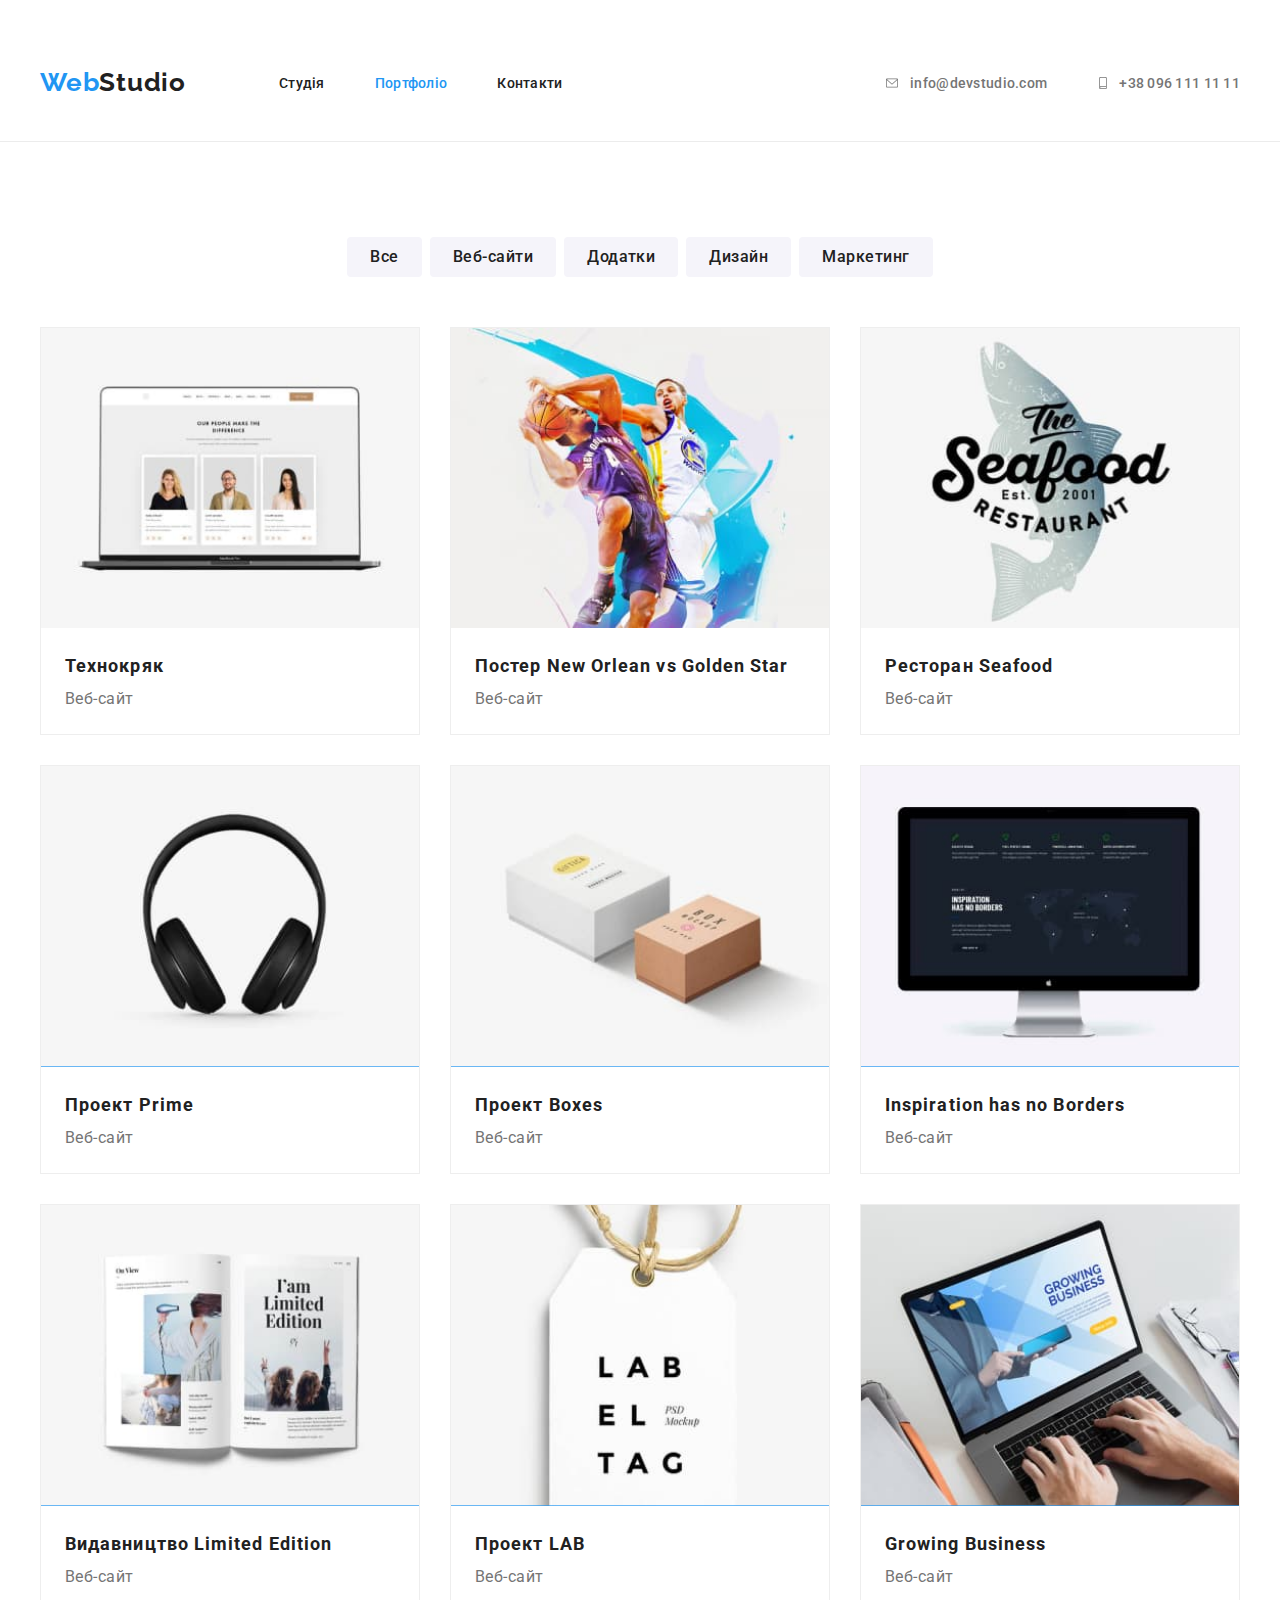
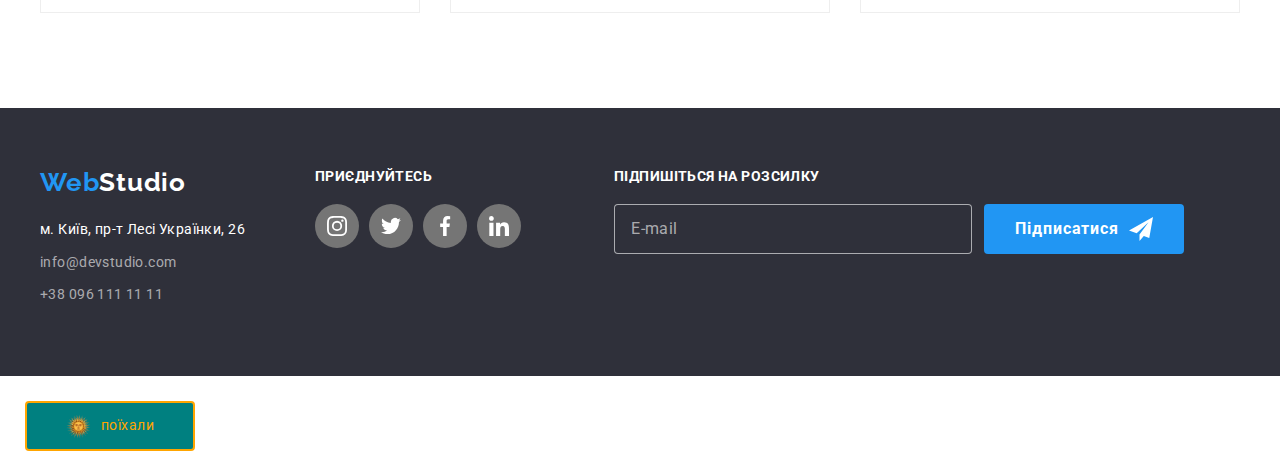
==== commit b9c878d7: "scss" ====
--- a/portfolio.html
+++ b/portfolio.html
@@ -121,7 +121,7 @@
                                 </div>
 
                                 <div class="card-text">
-                                    <p class="card-text__primary">Технокряк</p>
+                                    <p class="card-text__primary">Постер New Orlean vs Golden Star</p>
                                     <p class="card-text__secondary">Веб-сайт</p>
                                 </div>
                             </a>
@@ -141,7 +141,7 @@
                                 </div>
 
                                 <div class="card-text">
-                                    <p class="card-text__primary">Технокряк</p>
+                                    <p class="card-text__primary">Ресторан Seafood</p>
                                     <p class="card-text__secondary">Веб-сайт</p>
                                 </div>
                             </a>
@@ -161,7 +161,7 @@
                                 </div>
 
                                 <div class="card-text">
-                                    <p class="card-text__primary">Технокряк</p>
+                                    <p class="card-text__primary">Проект Prime</p>
                                     <p class="card-text__secondary">Веб-сайт</p>
                                 </div>
                             </a>
@@ -181,7 +181,7 @@
                                 </div>
 
                                 <div class="card-text">
-                                    <p class="card-text__primary">Технокряк</p>
+                                    <p class="card-text__primary">Проект Boxes</p>
                                     <p class="card-text__secondary">Веб-сайт</p>
                                 </div>
                             </a>
@@ -201,7 +201,7 @@
                                 </div>
 
                                 <div class="card-text">
-                                    <p class="card-text__primary">Технокряк</p>
+                                    <p class="card-text__primary">Inspiration has no Borders</p>
                                     <p class="card-text__secondary">Веб-сайт</p>
                                 </div>
                             </a>
@@ -221,7 +221,7 @@
                                 </div>
 
                                 <div class="card-text">
-                                    <p class="card-text__primary">Технокряк</p>
+                                    <p class="card-text__primary">Видавництво Limited Edition</p>
                                     <p class="card-text__secondary">Веб-сайт</p>
                                 </div>
                             </a>
@@ -241,7 +241,7 @@
                                 </div>
 
                                 <div class="card-text">
-                                    <p class="card-text__primary">Технокряк</p>
+                                    <p class="card-text__primary">Проект LAB</p>
                                     <p class="card-text__secondary">Веб-сайт</p>
                                 </div>
                             </a>
@@ -261,7 +261,7 @@
                                 </div>
 
                                 <div class="card-text">
-                                    <p class="card-text__primary">Технокряк</p>
+                                    <p class="card-text__primary">Growing Business</p>
                                     <p class="card-text__secondary">Веб-сайт</p>
                                 </div>
                             </a>
--- a/css/main.min.css
+++ b/css/main.min.css
@@ -1 +1 @@
-html{-webkit-box-sizing:border-box;box-sizing:border-box}*,::before,::after{-webkit-box-sizing:inherit;box-sizing:inherit;list-style:none;text-decoration:none;margin:0;padding:0}body{font-family:roboto,sans-serif}.color__title{color:#212121}.container{margin-left:auto;margin-right:auto;width:1230px;padding-left:15px;padding-right:15px}.main__nav{display:-webkit-box;display:-ms-flexbox;display:flex;-webkit-box-align:center;-ms-flex-align:center;align-items:center}.logo{font-family:raleway,sans-serif;font-weight:700;font-size:26px;letter-spacing:.03em}.logo__color-blue{color:#2196f3}.logo__color-black{color:#212121}.logo__color-white,.address{color:#fff}.header{display:-webkit-box;display:-ms-flexbox;display:flex;padding-top:25px}.header-bottom{margin-bottom:95px;border-bottom:1px solid #ececec}.navigation-list{display:-webkit-box;display:-ms-flexbox;display:flex;margin-left:93px}.navigation-list__item{color:#2196f3}.navigation-list__item:not(:last-child){margin-right:50px}.navigation-list__link{display:inline-block;position:relative;color:#212121;padding-top:50px;padding-bottom:50px;-webkit-transition:color 250ms cubic-bezier(0.4, 0, 0.2, 1);transition:color 250ms cubic-bezier(0.4, 0, 0.2, 1)}.navigation-list__link:hover,.navigation-list__link:focus{color:#2196f3;cursor:pointer}.navigation-list__link::after{content:"";background-color:#2196f3;display:block;position:absolute;left:0;bottom:0;width:100%;height:4px;border-radius:2px;-webkit-transform:scaleX(0);transform:scaleX(0);-webkit-transition:-webkit-transform 250ms cubic-bezier(0.4, 0, 0.2, 1);transition:-webkit-transform 250ms cubic-bezier(0.4, 0, 0.2, 1);transition:transform 250ms cubic-bezier(0.4, 0, 0.2, 1);transition:transform 250ms cubic-bezier(0.4, 0, 0.2, 1), -webkit-transform 250ms cubic-bezier(0.4, 0, 0.2, 1)}.navigation-list__link:hover::after{-webkit-transform:scaleX(1);transform:scaleX(1)}.navigation-list__link,.contacts-list__link{font-weight:500;font-size:14px;letter-spacing:.02em;-webkit-transition:color 250ms cubic-bezier(0.4, 0, 0.2, 1);transition:color 250ms cubic-bezier(0.4, 0, 0.2, 1)}.current{color:#2196f3}.contacts-list{display:-webkit-box;display:-ms-flexbox;display:flex;margin-left:auto}.contacts-list .contacts-list__item+.contacts-list__item{margin-left:50px}.contacts-list__link{display:-webkit-inline-box;display:-ms-inline-flexbox;display:inline-flex;-webkit-box-align:center;-ms-flex-align:center;align-items:center;text-decoration:none;color:#757575;padding-top:50px;padding-bottom:50px}.contacts-list__link:hover,.contacts-list__link:focus{color:#2196f3;cursor:pointer}.contacts-list__icon{fill:currentColor;margin-right:10px}.hiro{background-image:-webkit-gradient(linear, left top, left bottom, from(rgba(0, 0, 0, 0.4)), to(rgba(47, 48, 58, 0.4))),url(../images/bg-photo.jpg);background-image:linear-gradient(rgba(0, 0, 0, 0.4), rgba(47, 48, 58, 0.4)),url(../images/bg-photo.jpg);background-color:#2f303a;background-repeat:no-repeat;background-position:center;background-size:cover;text-align:center;max-width:1600px;height:600px;padding-top:200px;padding-bottom:200px;margin-bottom:95px;margin-left:auto;margin-right:auto}.hiro-title{color:#fff;padding-bottom:30px;font-weight:900;font-size:44px;line-height:1.36;letter-spacing:.06em}.hiro-button{background-color:#2196f3;color:#fff;min-width:200px;font-weight:700;font-size:16px;line-height:1.87;letter-spacing:.06em;padding-top:10px;padding-bottom:10px;border:1px solid rgba(0,0,0,0);border-radius:4px;cursor:pointer}.backdrop{position:fixed;top:0;left:0;width:100%;height:100%;background-color:rgba(0,0,0,.2);z-index:1;-webkit-transition:opacity 250ms cubic-bezier(0.4, 0, 0.2, 1);transition:opacity 250ms cubic-bezier(0.4, 0, 0.2, 1)}.backdrop.is-hidden{opacity:0;pointer-events:none}.backdrop.is-hidden .modal{-webkit-transform:translate(-50%, -50%) scale(1.1);transform:translate(-50%, -50%) scale(1.1)}.modal{position:absolute;top:50%;left:50%;-webkit-transform:translate(-50%, -50%) scale(1);transform:translate(-50%, -50%) scale(1);width:528px;height:581px;border-radius:4px;padding:40px;-webkit-box-shadow:0 2px 1px 0 rgba(0,0,0,.2),0 1px 1px 0 rgba(0,0,0,.14),0 1px 3px 0 rgba(0,0,0,.12);box-shadow:0 2px 1px 0 rgba(0,0,0,.2),0 1px 1px 0 rgba(0,0,0,.14),0 1px 3px 0 rgba(0,0,0,.12);background-color:#fff;-webkit-transition:-webkit-transform 250ms cubic-bezier(0.4, 0, 0.2, 1);transition:-webkit-transform 250ms cubic-bezier(0.4, 0, 0.2, 1);transition:transform 250ms cubic-bezier(0.4, 0, 0.2, 1);transition:transform 250ms cubic-bezier(0.4, 0, 0.2, 1), -webkit-transform 250ms cubic-bezier(0.4, 0, 0.2, 1)}.button-close{position:absolute;top:-8px;right:-8px;padding:5px;cursor:pointer;border-radius:100%;border:1px solid;border-color:#757575;background-color:#fff;-webkit-transition:border-color 250ms cubic-bezier(0.4, 0, 0.2, 1);transition:border-color 250ms cubic-bezier(0.4, 0, 0.2, 1)}.button-close:hover{border-color:#2196f3}.button-close>.button-close__icon{fill:#212121;display:-webkit-box;display:-ms-flexbox;display:flex;-webkit-box-align:center;-ms-flex-align:center;align-items:center;-webkit-box-pack:center;-ms-flex-pack:center;justify-content:center;-webkit-transition:fill 250ms cubic-bezier(0.4, 0, 0.2, 1),-webkit-transform 250ms cubic-bezier(0.4, 0, 0.2, 1);transition:fill 250ms cubic-bezier(0.4, 0, 0.2, 1),-webkit-transform 250ms cubic-bezier(0.4, 0, 0.2, 1);transition:fill 250ms cubic-bezier(0.4, 0, 0.2, 1),transform 250ms cubic-bezier(0.4, 0, 0.2, 1);transition:fill 250ms cubic-bezier(0.4, 0, 0.2, 1),transform 250ms cubic-bezier(0.4, 0, 0.2, 1),-webkit-transform 250ms cubic-bezier(0.4, 0, 0.2, 1)}.button-close:hover>.button-close__icon{fill:#2196f3;-webkit-transform:scale(1.2);transform:scale(1.2)}.modal-text{font-weight:700;font-size:20px;letter-spacing:.03em;color:#212121;margin-bottom:12px}.form{margin-bottom:30px}.form>.freedom{display:-webkit-inline-box;display:-ms-inline-flexbox;display:inline-flex;-webkit-box-align:center;-ms-flex-align:center;align-items:center;font-weight:400;font-size:14px;line-height:1.7;letter-spacing:.03em;color:#757575}.checkbox{display:inline-block;width:16px;height:15px;border-radius:2px;border:2px solid #212121;-webkit-appearance:none;-moz-appearance:none;appearance:none;margin-right:4px}.checkbox:checked{background-color:#2196f3;border-color:#2196f3;background-image:url(../images/icon_check.svg);background-repeat:no-repeat;background-size:contain;background-position:center}.freedom span{margin-right:4px}.freedom__accent-color{color:#2196f3;text-decoration:underline;cursor:pointer}.form-fild{display:-webkit-box;display:-ms-flexbox;display:flex;-webkit-box-orient:vertical;-webkit-box-direction:normal;-ms-flex-direction:column;flex-direction:column;text-align:start;margin-bottom:10px}.form-fild__label{position:relative;font-weight:400;font-size:12px;letter-spacing:.01em;color:#757575}.form-fild__name{position:absolute;top:17px;left:42px;-webkit-transition:-webkit-transform 250ms cubic-bezier(0.4, 0, 0.2, 1);transition:-webkit-transform 250ms cubic-bezier(0.4, 0, 0.2, 1);transition:transform 250ms cubic-bezier(0.4, 0, 0.2, 1);transition:transform 250ms cubic-bezier(0.4, 0, 0.2, 1), -webkit-transform 250ms cubic-bezier(0.4, 0, 0.2, 1)}.form-fild__input{margin-top:4px;margin-bottom:10px;padding:11px 42px;width:100%;outline:none;border-radius:4px;border:1px solid rgba(33,33,33,.2);-webkit-transition:border 250ms cubic-bezier(0.4, 0, 0.2, 1);transition:border 250ms cubic-bezier(0.4, 0, 0.2, 1)}.form-fild__input:hover,.form-fild__input:focus{border:1px solid #2196f3}.form-fild__icon{position:absolute;top:16px;left:12px;-webkit-transition:fill 250ms cubic-bezier(0.4, 0, 0.2, 1);transition:fill 250ms cubic-bezier(0.4, 0, 0.2, 1)}.form-fild__input:focus~.form-fild__icon{fill:#2196f3}.form-fild__input:focus+.form-fild__icon{fill:#2196f3}.form-fild__input:not(:-moz-placeholder-shown)+.form-fild__name{transform:translate(-40px, -27px);color:#2196f3}.form-fild__input:not(:-ms-input-placeholder)+.form-fild__name{transform:translate(-40px, -27px);color:#2196f3}.form-fild__input:focus+.form-fild__name,.form-fild__input:not(:placeholder-shown)+.form-fild__name{-webkit-transform:translate(-40px, -27px);transform:translate(-40px, -27px);color:#2196f3}.form-fild textarea{outline:none;font-size:12px;width:448px;height:120px;resize:none;margin-bottom:20px;padding:16px;border-radius:4px;border:1px solid rgba(33,33,33,.2);-webkit-transition:border 250ms cubic-bezier(0.4, 0, 0.2, 1);transition:border 250ms cubic-bezier(0.4, 0, 0.2, 1)}.form-fild textarea:hover,.form-fild textarea:focus{border:1px solid #2196f3}.form-fild__comment{margin-bottom:4px}.form-fild textarea::-webkit-input-placeholder{font-weight:400;font-size:12px;letter-spacing:.01em}.form-fild textarea::-moz-placeholder{font-weight:400;font-size:12px;letter-spacing:.01em}.form-fild textarea:-ms-input-placeholder{font-weight:400;font-size:12px;letter-spacing:.01em}.form-fild textarea::-ms-input-placeholder{font-weight:400;font-size:12px;letter-spacing:.01em}.form-fild textarea::placeholder{font-weight:400;font-size:12px;letter-spacing:.01em}.button-send{display:inline-block;cursor:pointer;font-weight:700;font-size:16px;line-height:1.9;letter-spacing:.06em;width:200px;height:50px;border-radius:4px;border:rgba(0,0,0,0);color:#fff;background-color:#2196f3;-webkit-transition:-webkit-box-shadow 250ms cubic-bezier(0.4, 0, 0.2, 1);transition:-webkit-box-shadow 250ms cubic-bezier(0.4, 0, 0.2, 1);transition:box-shadow 250ms cubic-bezier(0.4, 0, 0.2, 1);transition:box-shadow 250ms cubic-bezier(0.4, 0, 0.2, 1), -webkit-box-shadow 250ms cubic-bezier(0.4, 0, 0.2, 1)}.button-send:hover{-webkit-box-shadow:0 4px 4px 0 rgba(0,0,0,.25);box-shadow:0 4px 4px 0 rgba(0,0,0,.25)}.innovations{margin-bottom:95px}.innovations-list{display:-webkit-box;display:-ms-flexbox;display:flex}.innovations-list__item{width:calc((100% - 90px)/4);margin-right:30px}.innovations-list__item:nth-child(4n){margin-right:0}.innovations-list__icon{background-color:#f5f4fa;border-radius:4px;width:270px;height:120px;margin-bottom:30px;padding:25px 100px}.innovations-list__title{font-weight:700;font-size:14px;letter-spacing:.03em;margin-bottom:10px}.innovations-list__text,.address,.footer-list__link{font-weight:400;font-size:14px;line-height:1.7;letter-spacing:.03em}.work{margin-bottom:95px}.work-list{display:-webkit-box;display:-ms-flexbox;display:flex}.work-title{text-align:center;margin-bottom:50px}.work-title,.team-title{font-weight:700;font-size:36px;letter-spacing:.03em}.work-list__item:not(:last-child){margin-right:30px}.work-list__item{width:100%;position:relative}.img-thumb::before{content:"";position:absolute;display:inline-block;width:100%;height:70px;bottom:0;background-color:rgba(47,48,58,.8)}.img-thumb__image{display:block;width:100%}.img-thumb__text{display:inline-block;position:absolute;bottom:0;padding:27px 95px;font-weight:700;font-size:14px;letter-spacing:.03em;text-transform:uppercase;color:#fff}.team{background-color:#f5f4fa;padding-top:95px;padding-bottom:95px}.team-title{padding-bottom:50px;margin-right:30px;text-align:center}.team-list{display:-webkit-box;display:-ms-flexbox;display:flex;text-align:center}.team-list__item{width:calc((100% - 90px)/4);background-color:#fff;-webkit-box-shadow:0 2px 1px 0 rgba(0,0,0,.2),0 1px 1px 0 rgba(0,0,0,.14),0 1px 3px 0 rgba(0,0,0,.12);box-shadow:0 2px 1px 0 rgba(0,0,0,.2),0 1px 1px 0 rgba(0,0,0,.14),0 1px 3px 0 rgba(0,0,0,.12);margin-right:30px}.team-list__item:nth-child(4n){margin-right:0}.team-list__photo{width:100%;padding-bottom:30px}.team-list__primary-text{font-weight:500;font-size:16px;letter-spacing:.03em;padding-bottom:10px}.team-list__secondary-text{color:#757575;font-weight:400;font-size:16px;letter-spacing:.03em;padding-bottom:30px}.social-networks{display:-webkit-inline-box;display:-ms-inline-flexbox;display:inline-flex;margin-bottom:30px}.social-networks__list{color:#afb1b8;background-color:#fff;display:-webkit-inline-box;display:-ms-inline-flexbox;display:inline-flex;-webkit-box-pack:center;-ms-flex-pack:center;justify-content:center;-webkit-box-align:center;-ms-flex-align:center;align-items:center;width:44px;height:44px;border-radius:50%;-webkit-transition:background-color 250ms cubic-bezier(0.4, 0, 0.2, 1);transition:background-color 250ms cubic-bezier(0.4, 0, 0.2, 1)}.social-networks__list:hover{background-color:#2196f3;fill:#fff}.social-networks__list+.social-networks__list{margin-left:10px}.social-networks__link{display:-webkit-box;display:-ms-flexbox;display:flex;fill:#afb1b8;padding:12px;-webkit-transition:fill 250ms cubic-bezier(0.4, 0, 0.2, 1);transition:fill 250ms cubic-bezier(0.4, 0, 0.2, 1)}.social-networks__link:hover{fill:#fff}.social-netvorks__icon{-webkit-box-align:center;-ms-flex-align:center;align-items:center}.clients-title{font-weight:700;font-size:36px;letter-spacing:.03em;text-align:center;padding-top:95px}.clients-list{display:-webkit-inline-box;display:-ms-inline-flexbox;display:inline-flex;font-weight:700;font-size:36px;letter-spacing:.03em;text-align:center;padding-top:50px;padding-bottom:95px}.clients-list__item{width:170px;height:92px;border:1px solid #afb1b8;border-radius:4px;cursor:pointer;padding:16px 32px}.clients-list__item+.clients-list__item{margin-left:30px}.clients-list__icon{fill:#afb1b8}.clients-title{font-weight:700;font-size:36px;letter-spacing:.03em;text-align:center;padding-top:95px}.clients-list{display:-webkit-inline-box;display:-ms-inline-flexbox;display:inline-flex;font-weight:700;font-size:36px;letter-spacing:.03em;text-align:center;padding-top:50px;padding-bottom:95px}.clients-list__item{width:170px;height:92px;border:1px solid #afb1b8;border-radius:4px;cursor:pointer;padding:16px 32px;-webkit-transition:border-color 250ms cubic-bezier(0.4, 0, 0.2, 1);transition:border-color 250ms cubic-bezier(0.4, 0, 0.2, 1)}.clients-list__item:hover{border-color:#2196f3}.clients-list__item+.clients-list__item{margin-left:30px}.clients-list__icon{fill:#afb1b8}.footer{display:-webkit-box;display:-ms-flexbox;display:flex;background-color:#2f303a;padding-top:60px;padding-bottom:60px}.footer-contacts__link{display:inline-block;margin-bottom:20px}.container-address{margin-right:70px}.positioning{display:-webkit-inline-box;display:-ms-inline-flexbox;display:inline-flex}.address{margin-bottom:9px;font-style:normal}.footer-list__item{margin-bottom:9px}.footer-list__link{color:rgba(255,255,255,.6);-webkit-transition:250ms color cubic-bezier(0.4, 0, 0.2, 1);transition:250ms color cubic-bezier(0.4, 0, 0.2, 1)}.footer-list__link:hover,.footer-list__link:focus{color:#2196f3;cursor:pointer}.community-title{color:#fff;font-weight:700;font-size:14px;letter-spacing:.03em;text-transform:uppercase;margin-bottom:20px}.community-item{display:-webkit-inline-box;display:-ms-inline-flexbox;display:inline-flex}.community-item__list{display:-webkit-inline-box;display:-ms-inline-flexbox;display:inline-flex;-webkit-box-align:center;-ms-flex-align:center;align-items:center;-webkit-box-pack:center;-ms-flex-pack:center;justify-content:center;background-color:#757575;width:44px;height:44px;border-radius:50%;cursor:pointer;-webkit-transition:background-color 250ms cubic-bezier(0.4, 0, 0.2, 1);transition:background-color 250ms cubic-bezier(0.4, 0, 0.2, 1)}.community-item__list:hover{background-color:#2196f3}.community-item__icon{display:block;fill:#fff}.community-item__list+.community-item__list{margin-left:10px}.subscribe{margin-left:93px}.subscribe__title{margin-bottom:20px}.subscribe__box{display:-webkit-box;display:-ms-flexbox;display:flex;-webkit-box-orient:horizontal;-webkit-box-direction:normal;-ms-flex-direction:row;flex-direction:row}.subscribe__form{margin-right:12px}.subscribe__form input{width:358px;height:50px;padding:15px 16px;background-color:#2f303a;caret-color:#fff;border:1px solid rgba(255,255,255,.6);border-radius:4px}.subscribe__form input::-webkit-input-placeholder{font-weight:400;font-size:16px;line-height:1.2;letter-spacing:.03em;color:rgba(255,255,255,.6)}.subscribe__form input::-moz-placeholder{font-weight:400;font-size:16px;line-height:1.2;letter-spacing:.03em;color:rgba(255,255,255,.6)}.subscribe__form input:-ms-input-placeholder{font-weight:400;font-size:16px;line-height:1.2;letter-spacing:.03em;color:rgba(255,255,255,.6)}.subscribe__form input::-ms-input-placeholder{font-weight:400;font-size:16px;line-height:1.2;letter-spacing:.03em;color:rgba(255,255,255,.6)}.subscribe__form input::placeholder{font-weight:400;font-size:16px;line-height:1.2;letter-spacing:.03em;color:rgba(255,255,255,.6)}.subscribe__box button{display:-webkit-inline-box;display:-ms-inline-flexbox;display:inline-flex;-webkit-box-align:center;-ms-flex-align:center;align-items:center;-webkit-box-pack:center;-ms-flex-pack:center;justify-content:center;font-weight:700;font-size:16px;line-height:1.9;letter-spacing:.06em;background-color:#2196f3;color:#fff;cursor:pointer;width:200px;height:50px;border-radius:4px;border-color:rgba(0,0,0,0)}.button__icon{margin-left:10px;top:50%}.projects{margin-bottom:50px}.projects-list{display:-webkit-box;display:-ms-flexbox;display:flex;-webkit-box-pack:center;-ms-flex-pack:center;justify-content:center}.projects-list__item:not(:last-child){margin-right:8px}.projects-list__button{font-family:roboto,sans-serif;color:#212121;background-color:#f5f4fa;font-weight:500;font-size:16px;line-height:1.6;letter-spacing:.03em;border:1px solid rgba(0,0,0,0);border-radius:4px;padding:6px 22px;-webkit-transition:background-color 250ms cubic-bezier(0.4, 0, 0.2, 1),color 250ms cubic-bezier(0.4, 0, 0.2, 1),-webkit-box-shadow 250ms cubic-bezier(0.4, 0, 0.2, 1);transition:background-color 250ms cubic-bezier(0.4, 0, 0.2, 1),color 250ms cubic-bezier(0.4, 0, 0.2, 1),-webkit-box-shadow 250ms cubic-bezier(0.4, 0, 0.2, 1);transition:background-color 250ms cubic-bezier(0.4, 0, 0.2, 1),color 250ms cubic-bezier(0.4, 0, 0.2, 1),box-shadow 250ms cubic-bezier(0.4, 0, 0.2, 1);transition:background-color 250ms cubic-bezier(0.4, 0, 0.2, 1),color 250ms cubic-bezier(0.4, 0, 0.2, 1),box-shadow 250ms cubic-bezier(0.4, 0, 0.2, 1),-webkit-box-shadow 250ms cubic-bezier(0.4, 0, 0.2, 1)}.projects-list__button:hover,.projects-list__button:focus{color:#fff;background-color:#2196f3;cursor:pointer;-webkit-box-shadow:0 2px 2px 0 rgba(0,0,0,.12),0 1px 2px 0 rgba(0,0,0,.08),0 3px 1px 0 rgba(0,0,0,.1);box-shadow:0 2px 2px 0 rgba(0,0,0,.12),0 1px 2px 0 rgba(0,0,0,.08),0 3px 1px 0 rgba(0,0,0,.1)}.card-set{margin-bottom:95px}.card-set__title,.projects__title{display:none}.card-list{display:-webkit-box;display:-ms-flexbox;display:flex;-ms-flex-wrap:wrap;flex-wrap:wrap;margin-top:-30px;margin-left:-30px}.card-text__primary{color:#212121;font-weight:700;font-size:18px;line-height:2;letter-spacing:.06em}.card-text__secondary{color:#757575;font-weight:400;font-size:16px;line-height:1.9;letter-spacing:.03em}.card-list__item{border:1px solid #eee;margin-top:30px;margin-left:30px;-ms-flex-preferred-size:calc(33.3333333333% - 30px);flex-basis:calc(33.3333333333% - 30px)}.card-list__item:hover{-webkit-box-shadow:1px 4px 6px 0 rgba(0,0,0,.16),0 4px 4px 0 rgba(0,0,0,.06),0 1px 1px 0 rgba(0,0,0,.12);box-shadow:1px 4px 6px 0 rgba(0,0,0,.16),0 4px 4px 0 rgba(0,0,0,.06),0 1px 1px 0 rgba(0,0,0,.12)}.card-list__picture{display:block;width:100%}.card-list__thumb{display:block;position:relative;overflow:hidden}.overlay-box{position:absolute;top:0;left:0;width:100%;height:100%;background-color:#2196f3;-webkit-transform:translateY(100%);transform:translateY(100%);-webkit-transition:-webkit-transform 250ms cubic-bezier(0.4, 0, 0.2, 1);transition:-webkit-transform 250ms cubic-bezier(0.4, 0, 0.2, 1);transition:transform 250ms cubic-bezier(0.4, 0, 0.2, 1);transition:transform 250ms cubic-bezier(0.4, 0, 0.2, 1), -webkit-transform 250ms cubic-bezier(0.4, 0, 0.2, 1)}.card-list__item--product:hover .overlay-box{-webkit-transform:translateY(0);transform:translateY(0);-webkit-box-shadow:1px 4px 6px 0 rgba(0,0,0,.16),0 4px 4px 0 rgba(0,0,0,.06),0 1px 1px 0 rgba(0,0,0,.12);box-shadow:1px 4px 6px 0 rgba(0,0,0,.16),0 4px 4px 0 rgba(0,0,0,.06),0 1px 1px 0 rgba(0,0,0,.12)}.overlay-box__text{display:-webkit-box;display:-ms-flexbox;display:flex;position:absolute;opacity:0;font-weight:400;font-size:18px;line-height:1.6;letter-spacing:.03em;width:100%;padding:63px 24px;top:50%;left:50%;-webkit-transform:translate(-50%, -50%);transform:translate(-50%, -50%);color:#fff;-webkit-transition:opacity 250ms cubic-bezier(0.4, 0, 0.2, 1) 250ms;transition:opacity 250ms cubic-bezier(0.4, 0, 0.2, 1) 250ms}.card-list__item--product:hover .overlay-box__text{opacity:1}.card-text{padding:20px 24px}.clik{-webkit-box-sizing:border-box;box-sizing:border-box;display:-webkit-inline-box;display:-ms-inline-flexbox;display:inline-flex;position:relative;overflow:hidden;-webkit-box-align:center;-ms-flex-align:center;align-items:center;-webkit-box-pack:center;-ms-flex-pack:center;justify-content:center;font-weight:400;font-size:14px;line-height:1.7;letter-spacing:.03em;width:170px;height:50px;border-radius:4px;border:solid 2px orange;padding:15px 30px;margin:25px;background-color:teal;color:orange}.clik:hover{color:red;border:solid 2px red}.clik::before{content:"";display:inline-block;width:25px;height:25px;background-image:url(../images/s.png);background-position:center;background-size:contain;background-repeat:no-repeat;margin-right:10px;-webkit-transition:-webkit-transform 300ms var(--transform);transition:-webkit-transform 300ms var(--transform);transition:transform 300ms var(--transform);transition:transform 300ms var(--transform), -webkit-transform 300ms var(--transform)}.clik:hover::before{-webkit-transform:translateY(-50px);transform:translateY(-50px)}.clik::after{content:"";position:absolute;display:inline-block;width:25px;height:25px;top:50%;left:40px;background-image:url(../images/mm.png);background-position:center;background-size:contain;background-repeat:no-repeat;-webkit-transform:translateY(calc(-50% + 50px));transform:translateY(calc(-50% + 50px));-webkit-transition:-webkit-transform 300ms var(--transform);transition:-webkit-transform 300ms var(--transform);transition:transform 300ms var(--transform);transition:transform 300ms var(--transform), -webkit-transform 300ms var(--transform)}.clik:hover::after{-webkit-transform:translateY(-50%);transform:translateY(-50%)}/*# sourceMappingURL=main.min.css.map */+.overlay-box,.form-fild__name,.modal,.navigation-list__link::after{-webkit-transition:-webkit-transform 250ms cubic-bezier(0.4, 0, 0.2, 1);transition:-webkit-transform 250ms cubic-bezier(0.4, 0, 0.2, 1);transition:transform 250ms cubic-bezier(0.4, 0, 0.2, 1);transition:transform 250ms cubic-bezier(0.4, 0, 0.2, 1), -webkit-transform 250ms cubic-bezier(0.4, 0, 0.2, 1)}html{-webkit-box-sizing:border-box;box-sizing:border-box}*,::before,::after{-webkit-box-sizing:inherit;box-sizing:inherit;list-style:none;text-decoration:none;margin:0;padding:0}body{font-family:roboto,sans-serif}.color__title{color:#212121}.card-set__title,.projects__title{display:none}.container{margin-left:auto;margin-right:auto;width:1230px;padding-left:15px;padding-right:15px}.main__nav{display:-webkit-box;display:-ms-flexbox;display:flex;-webkit-box-align:center;-ms-flex-align:center;align-items:center}.logo{font-family:raleway,sans-serif;font-weight:700;font-size:26px;letter-spacing:.03em}.logo__color-blue{color:#2196f3}.logo__color-black{color:#212121}.logo__color-white,.address{color:#fff}.button-send,.hiro-button,.subscribe__box button{font-weight:700;font-size:16px;line-height:1.9;letter-spacing:.06em;color:#fff;background-color:#2196f3;cursor:pointer;width:200px;height:50px;border-radius:4px;border:rgba(0,0,0,0);padding-top:10px;padding-bottom:10px}.navigation-list{display:-webkit-box;display:-ms-flexbox;display:flex;margin-left:93px}.navigation-list__item{color:#2196f3}.navigation-list__item:not(:last-child){margin-right:50px}.navigation-list__link{display:inline-block;font-weight:500;font-size:14px;letter-spacing:.02em;position:relative;color:#212121;padding-top:50px;padding-bottom:50px;-webkit-transition:color 250ms cubic-bezier(0.4, 0, 0.2, 1);transition:color 250ms cubic-bezier(0.4, 0, 0.2, 1)}.navigation-list__link:hover,.navigation-list__link:focus{color:#2196f3;cursor:pointer}.navigation-list__link::after{content:"";background-color:#2196f3;display:block;position:absolute;left:0;bottom:0;width:100%;height:4px;border-radius:2px;-webkit-transform:scaleX(0);transform:scaleX(0)}.navigation-list__link:hover::after{-webkit-transform:scaleX(1);transform:scaleX(1)}.current{color:#2196f3}.contacts-list{display:-webkit-box;display:-ms-flexbox;display:flex;margin-left:auto}.contacts-list .contacts-list__item+.contacts-list__item{margin-left:50px}.contacts-list__link{display:-webkit-inline-box;display:-ms-inline-flexbox;display:inline-flex;-webkit-box-align:center;-ms-flex-align:center;align-items:center;text-decoration:none;font-weight:500;font-size:14px;letter-spacing:.02em;color:#757575;padding-top:50px;padding-bottom:50px}.contacts-list__link:hover,.contacts-list__link:focus{color:#2196f3;cursor:pointer}.contacts-list__icon{fill:currentColor;margin-right:10px}.backdrop{position:fixed;top:0;left:0;width:100%;height:100%;z-index:1;background-color:rgba(0,0,0,.2);-webkit-transition:opacity 250ms cubic-bezier(0.4, 0, 0.2, 1);transition:opacity 250ms cubic-bezier(0.4, 0, 0.2, 1)}.backdrop.is-hidden{opacity:0;pointer-events:none}.backdrop.is-hidden .modal{-webkit-transform:translate(-50%, -50%) scale(1.1);transform:translate(-50%, -50%) scale(1.1)}.modal{position:absolute;top:50%;left:50%;-webkit-transform:translate(-50%, -50%) scale(1);transform:translate(-50%, -50%) scale(1);width:528px;height:581px;border-radius:4px;padding:40px;-webkit-box-shadow:0 2px 1px 0 rgba(0,0,0,.2),0 1px 1px 0 rgba(0,0,0,.14),0 1px 3px 0 rgba(0,0,0,.12);box-shadow:0 2px 1px 0 rgba(0,0,0,.2),0 1px 1px 0 rgba(0,0,0,.14),0 1px 3px 0 rgba(0,0,0,.12);background-color:#fff}.button-close{position:absolute;top:-8px;right:-8px;padding:5px;cursor:pointer;border-radius:100%;border:1px solid;border-color:#757575;background-color:#fff;-webkit-transition:border-color 250ms cubic-bezier(0.4, 0, 0.2, 1);transition:border-color 250ms cubic-bezier(0.4, 0, 0.2, 1)}.button-close:hover{border-color:#2196f3}.button-close__icon{fill:#212121;display:-webkit-box;display:-ms-flexbox;display:flex;-webkit-box-align:center;-ms-flex-align:center;align-items:center;-webkit-box-pack:center;-ms-flex-pack:center;justify-content:center;-webkit-transition:fill 250ms cubic-bezier(0.4, 0, 0.2, 1),-webkit-transform 250ms cubic-bezier(0.4, 0, 0.2, 1);transition:fill 250ms cubic-bezier(0.4, 0, 0.2, 1),-webkit-transform 250ms cubic-bezier(0.4, 0, 0.2, 1);transition:fill 250ms cubic-bezier(0.4, 0, 0.2, 1),transform 250ms cubic-bezier(0.4, 0, 0.2, 1);transition:fill 250ms cubic-bezier(0.4, 0, 0.2, 1),transform 250ms cubic-bezier(0.4, 0, 0.2, 1),-webkit-transform 250ms cubic-bezier(0.4, 0, 0.2, 1)}.button-close:hover>.button-close__icon{fill:#2196f3;-webkit-transform:scale(1.2);transform:scale(1.2)}.modal-text{color:#212121;font-weight:700;font-size:20px;letter-spacing:.3em;margin-bottom:12px}.form{margin-bottom:30px}.form-fild{display:-webkit-box;display:-ms-flexbox;display:flex;-webkit-box-orient:vertical;-webkit-box-direction:normal;-ms-flex-direction:column;flex-direction:column;text-align:start;margin-bottom:10px}.form-fild__label{position:relative;font-weight:400;font-size:12px;letter-spacing:.01em}.form-fild__name{position:absolute;top:17px;left:42px;color:#757575}.form-fild__input{margin-top:4px;margin-bottom:10px;padding:11px 42px;width:100%;outline:none;border-radius:4px;border:1px solid rgba(33,33,33,.2);-webkit-transition:border 250ms cubic-bezier(0.4, 0, 0.2, 1);transition:border 250ms cubic-bezier(0.4, 0, 0.2, 1)}.form-fild__input:hover,.form-fild__input:focus{border:1px solid #2196f3}.form-fild__icon{position:absolute;top:16px;left:12px;-webkit-transition:fill 250ms cubic-bezier(0.4, 0, 0.2, 1);transition:fill 250ms cubic-bezier(0.4, 0, 0.2, 1)}.form-fild__input:focus~.form-fild__icon{fill:#2196f3}.form-fild__input:not(:-moz-placeholder-shown)+.form-fild__name{transform:translate(-40px, -27px);color:#2196f3}.form-fild__input:not(:-ms-input-placeholder)+.form-fild__name{transform:translate(-40px, -27px);color:#2196f3}.form-fild__input:focus+.form-fild__name,.form-fild__input:not(:placeholder-shown)+.form-fild__name{-webkit-transform:translate(-40px, -27px);transform:translate(-40px, -27px);color:#2196f3}.form-fild textarea{outline:none;font-weight:400;font-size:12px;letter-spacing:.01em;width:448px;height:120px;resize:none;margin-bottom:20px;padding:16px;border-radius:4px;border:1px solid rgba(33,33,33,.2);-webkit-transition:border 250ms cubic-bezier(0.4, 0, 0.2, 1);transition:border 250ms cubic-bezier(0.4, 0, 0.2, 1)}.form-fild textarea:hover,.form-fild textarea:focus{border:1px solid #2196f3}.form-fild__comment{margin-bottom:4px;font-weight:400;font-size:12px;letter-spacing:.01em;color:#757575}.freedom{font-weight:400;font-size:14px;letter-spacing:.03em;line-height:1.7;display:-webkit-inline-box;display:-ms-inline-flexbox;display:inline-flex;-webkit-box-align:center;-ms-flex-align:center;align-items:center;color:#757575}.freedom span{margin-right:4px}.freedom__link-color{color:#2196f3;text-decoration:underline;cursor:pointer}.checkbox{display:inline-block;width:16px;height:15px;border-radius:2px;border:2px solid #212121;-webkit-appearance:none;-moz-appearance:none;appearance:none;margin-right:4px}.checkbox:checked{background-color:#2196f3;border-color:#2196f3;background-image:url(../images/icon_check.svg);background-repeat:no-repeat;background-size:contain;background-position:center}.button-send{display:inline-block;-webkit-transition:-webkit-box-shadow 250ms cubic-bezier(0.4, 0, 0.2, 1);transition:-webkit-box-shadow 250ms cubic-bezier(0.4, 0, 0.2, 1);transition:box-shadow 250ms cubic-bezier(0.4, 0, 0.2, 1);transition:box-shadow 250ms cubic-bezier(0.4, 0, 0.2, 1), -webkit-box-shadow 250ms cubic-bezier(0.4, 0, 0.2, 1)}.button-send:hover{-webkit-box-shadow:0 4px 4px 0 rgba(0,0,0,.25);box-shadow:0 4px 4px 0 rgba(0,0,0,.25)}.social-networks{display:-webkit-inline-box;display:-ms-inline-flexbox;display:inline-flex;margin-bottom:30px}.social-networks__list{color:#afb1b8;background-color:#fff;display:-webkit-inline-box;display:-ms-inline-flexbox;display:inline-flex;-webkit-box-pack:center;-ms-flex-pack:center;justify-content:center;-webkit-box-align:center;-ms-flex-align:center;align-items:center;width:44px;height:44px;border-radius:50%;-webkit-transition:background-color 250ms cubic-bezier(0.4, 0, 0.2, 1);transition:background-color 250ms cubic-bezier(0.4, 0, 0.2, 1)}.social-networks__list:hover{background-color:#2196f3;fill:#fff}.social-networks__list+.social-networks__list{margin-left:10px}.social-networks__link{display:-webkit-box;display:-ms-flexbox;display:flex;fill:#afb1b8;padding:12px;-webkit-transition:fill 250ms cubic-bezier(0.4, 0, 0.2, 1);transition:fill 250ms cubic-bezier(0.4, 0, 0.2, 1)}.social-networks__link:hover{fill:#fff}.social-netvorks__icon{-webkit-box-align:center;-ms-flex-align:center;align-items:center}.community-title{color:#fff;font-weight:700;font-size:14px;letter-spacing:.03em;text-transform:uppercase;margin-bottom:20px}.community-item{display:-webkit-inline-box;display:-ms-inline-flexbox;display:inline-flex}.community-item__list{display:-webkit-inline-box;display:-ms-inline-flexbox;display:inline-flex;-webkit-box-align:center;-ms-flex-align:center;align-items:center;-webkit-box-pack:center;-ms-flex-pack:center;justify-content:center;background-color:#757575;width:44px;height:44px;border-radius:50%;cursor:pointer;-webkit-transition:background-color 250ms cubic-bezier(0.4, 0, 0.2, 1);transition:background-color 250ms cubic-bezier(0.4, 0, 0.2, 1)}.community-item__list:hover{background-color:#2196f3}.community-item__list+.community-item__list{margin-left:10px}.community-item__icon{display:block;fill:#fff}.subscribe{margin-left:93px}.subscribe__title{margin-bottom:20px;font-weight:700;font-size:14px;letter-spacing:.03em}.subscribe__box{display:-webkit-box;display:-ms-flexbox;display:flex;-webkit-box-orient:horizontal;-webkit-box-direction:normal;-ms-flex-direction:row;flex-direction:row}.subscribe__form{margin-right:12px}.subscribe__form input{width:358px;height:50px;padding:15px 16px;background-color:#2f303a;caret-color:#fff;color:#fff;border:1px solid rgba(255,255,255,.6);border-radius:4px}.subscribe__form input::-webkit-input-placeholder{line-height:1.2;font-weight:400;font-size:16px;letter-spacing:.03em;color:rgba(255,255,255,.6)}.subscribe__form input::-moz-placeholder{line-height:1.2;font-weight:400;font-size:16px;letter-spacing:.03em;color:rgba(255,255,255,.6)}.subscribe__form input:-ms-input-placeholder{line-height:1.2;font-weight:400;font-size:16px;letter-spacing:.03em;color:rgba(255,255,255,.6)}.subscribe__form input::-ms-input-placeholder{line-height:1.2;font-weight:400;font-size:16px;letter-spacing:.03em;color:rgba(255,255,255,.6)}.subscribe__form input::placeholder{line-height:1.2;font-weight:400;font-size:16px;letter-spacing:.03em;color:rgba(255,255,255,.6)}.subscribe button{display:-webkit-inline-box;display:-ms-inline-flexbox;display:inline-flex;-webkit-box-align:center;-ms-flex-align:center;align-items:center;-webkit-box-pack:center;-ms-flex-pack:center;justify-content:center}.button__icon{margin-left:10px;top:50%}.card-list{display:-webkit-box;display:-ms-flexbox;display:flex;-ms-flex-wrap:wrap;flex-wrap:wrap;margin-top:-30px;margin-left:-30px}.card-list__item{border:1px solid #eee;margin-top:30px;margin-left:30px;-ms-flex-preferred-size:calc(33.3333333333% - 30px);flex-basis:calc(33.3333333333% - 30px)}.card-list__item:hover{-webkit-box-shadow:1px 4px 6px 0 rgba(0,0,0,.16),0 4px 4px 0 rgba(0,0,0,.06),0 1px 1px 0 rgba(0,0,0,.12);box-shadow:1px 4px 6px 0 rgba(0,0,0,.16),0 4px 4px 0 rgba(0,0,0,.06),0 1px 1px 0 rgba(0,0,0,.12)}.card-text__primary{color:#212121;font-weight:700;font-size:18px;letter-spacing:.06em;line-height:2}.card-text__secondary{color:#757575;font-weight:400;font-size:16px;letter-spacing:.03em;line-height:1.9}.card-list__thumb{display:block;position:relative;overflow:hidden}.card-list__picture{display:block;width:100%}.overlay-box{position:absolute;top:0;left:0;width:100%;height:100%;background-color:#2196f3;-webkit-transform:translateY(100%);transform:translateY(100%)}.card-list__item--product:hover .overlay-box{-webkit-transform:translateY(0);transform:translateY(0);-webkit-box-shadow:1px 4px 6px 0 rgba(0,0,0,.16),0 4px 4px 0 rgba(0,0,0,.06),0 1px 1px 0 rgba(0,0,0,.12);box-shadow:1px 4px 6px 0 rgba(0,0,0,.16),0 4px 4px 0 rgba(0,0,0,.06),0 1px 1px 0 rgba(0,0,0,.12)}.overlay-box__text{display:-webkit-box;display:-ms-flexbox;display:flex;font-weight:400;font-size:18px;letter-spacing:.03em;line-height:1.6;position:absolute;opacity:0;width:100%;padding:63px 24px;top:50%;left:50%;-webkit-transform:translate(-50%, -50%);transform:translate(-50%, -50%);-webkit-transition:opacity 250ms cubic-bezier(0.4, 0, 0.2, 1) 250ms;transition:opacity 250ms cubic-bezier(0.4, 0, 0.2, 1) 250ms;color:#fff}.card-list__item--product:hover .overlay-box__text{opacity:1}.card-text{padding:20px 24px}.header{display:-webkit-box;display:-ms-flexbox;display:flex;padding-top:25px}.header-bottom{margin-bottom:95px;border-bottom:1px solid #ececec}.hiro{background-image:-webkit-gradient(linear, left top, left bottom, from(rgba(0, 0, 0, 0.4)), to(rgba(47, 48, 58, 0.4))),url(../images/bg-photo.jpg);background-image:linear-gradient(rgba(0, 0, 0, 0.4), rgba(47, 48, 58, 0.4)),url(../images/bg-photo.jpg);background-color:#2f303a;background-repeat:no-repeat;background-position:center;background-size:cover;text-align:center;max-width:1600px;height:600px;padding-top:200px;padding-bottom:200px;margin-bottom:95px;margin-left:auto;margin-right:auto}.hiro-title{color:#fff;font-weight:900;font-size:44px;letter-spacing:.06em;line-height:1.36;padding-bottom:30px}.innovations{margin-bottom:95px}.innovations-list{display:-webkit-box;display:-ms-flexbox;display:flex}.innovations-list__item{width:calc((100% - 90px)/4);margin-right:30px}.innovations-list__item:nth-child(4n){margin-right:0}.innovations-list__icon{background-color:#f5f4fa;border-radius:4px;width:270px;height:120px;margin-bottom:30px;padding:25px 100px}.innovations-list__title{margin-bottom:10px;font-weight:700;font-size:14px;letter-spacing:.03em}.innovations-list__text{font-weight:400;font-size:14px;letter-spacing:.03em;line-height:1.7}.work{margin-bottom:95px}.work-title{text-align:center;font-weight:700;font-size:36px;letter-spacing:.03em;margin-bottom:50px}.work-list{display:-webkit-box;display:-ms-flexbox;display:flex}.work-list__item{width:100%;position:relative}.work-list__item:not(:last-child){margin-right:30px}.img-thumb::before{content:"";position:absolute;display:inline-block;width:100%;height:70px;bottom:0;background-color:rgba(47,48,58,.8)}.img-thumb__image{display:block;width:100%}.img-thumb__text{display:inline-block;position:absolute;font-weight:700;font-size:14px;letter-spacing:.03em;bottom:0;padding:27px 95px;text-transform:uppercase;color:#fff}.team{background-color:#f5f4fa;padding-top:95px;padding-bottom:95px}.team-title{padding-bottom:50px;margin-right:30px;font-weight:700;font-size:36px;letter-spacing:.03em;text-align:center}.team-list{display:-webkit-box;display:-ms-flexbox;display:flex;text-align:center;font-weight:700;font-size:36px;letter-spacing:.03em}.team-list__item{width:calc((100% - 90px)/4);background-color:#fff;-webkit-box-shadow:0 2px 1px 0 rgba(0,0,0,.2),0 1px 1px 0 rgba(0,0,0,.14),0 1px 3px 0 rgba(0,0,0,.12);box-shadow:0 2px 1px 0 rgba(0,0,0,.2),0 1px 1px 0 rgba(0,0,0,.14),0 1px 3px 0 rgba(0,0,0,.12);margin-right:30px}.team-list__item:nth-child(4n){margin-right:0}.team-list__photo{width:100%;padding-bottom:30px}.team-list__primary-text{padding-bottom:10px;font-weight:500;font-size:16px;letter-spacing:.03em}.team-list__secondary-text{color:#757575;font-weight:400;font-size:16px;letter-spacing:.03em;padding-bottom:30px}.clients-title{text-align:center;font-weight:700;font-size:36px;letter-spacing:.03em;padding-top:95px}.clients-list{display:-webkit-inline-box;display:-ms-inline-flexbox;display:inline-flex;text-align:center;padding-top:50px;padding-bottom:95px}.clients-list__item{width:170px;height:92px;border:1px solid #afb1b8;border-radius:4px;cursor:pointer;padding:16px 32px;-webkit-transition:border-color 250ms cubic-bezier(0.4, 0, 0.2, 1);transition:border-color 250ms cubic-bezier(0.4, 0, 0.2, 1)}.clients-list__item:hover{border-color:#2196f3}.clients-list__item+.clients-list__item{margin-left:30px}.clients-list__icon{fill:#afb1b8}.footer{display:-webkit-box;display:-ms-flexbox;display:flex;background-color:#2f303a;padding-top:60px;padding-bottom:60px}.footer-contacts__link{display:inline-block;margin-bottom:20px}.container-address{margin-right:70px}.positioning{display:-webkit-inline-box;display:-ms-inline-flexbox;display:inline-flex}.address{font-weight:400;font-size:14px;letter-spacing:.03em;line-height:1.7;margin-bottom:9px;font-style:normal}.footer-list__item{margin-bottom:9px}.footer-list__link{color:rgba(255,255,255,.6);font-weight:400;font-size:14px;letter-spacing:.03em;line-height:1.7;-webkit-transition:color 250ms cubic-bezier(0.4, 0, 0.2, 1);transition:color 250ms cubic-bezier(0.4, 0, 0.2, 1)}.footer-list__link:hover,.footer-list__link:focus{color:#2196f3;cursor:pointer}.projects{margin-bottom:50px}.projects-list{display:-webkit-box;display:-ms-flexbox;display:flex;-webkit-box-pack:center;-ms-flex-pack:center;justify-content:center}.projects-list__item:not(:last-child){margin-right:8px}.projects-list__button{color:#212121;background-color:#f5f4fa;font-weight:500;font-size:16px;letter-spacing:.03em;line-height:1.6;border:1px solid rgba(0,0,0,0);border-radius:4px;padding:6px 22px;-webkit-transition:background-color 250ms cubic-bezier(0.4, 0, 0.2, 1),color 250ms cubic-bezier(0.4, 0, 0.2, 1),-webkit-box-shadow 250ms cubic-bezier(0.4, 0, 0.2, 1);transition:background-color 250ms cubic-bezier(0.4, 0, 0.2, 1),color 250ms cubic-bezier(0.4, 0, 0.2, 1),-webkit-box-shadow 250ms cubic-bezier(0.4, 0, 0.2, 1);transition:background-color 250ms cubic-bezier(0.4, 0, 0.2, 1),color 250ms cubic-bezier(0.4, 0, 0.2, 1),box-shadow 250ms cubic-bezier(0.4, 0, 0.2, 1);transition:background-color 250ms cubic-bezier(0.4, 0, 0.2, 1),color 250ms cubic-bezier(0.4, 0, 0.2, 1),box-shadow 250ms cubic-bezier(0.4, 0, 0.2, 1),-webkit-box-shadow 250ms cubic-bezier(0.4, 0, 0.2, 1)}.projects-list__button:hover,.projects-list__button:focus{color:#fff;background-color:#2196f3;cursor:pointer;-webkit-box-shadow:0 2px 2px 0 rgba(0,0,0,.12),0 1px 2px 0 rgba(0,0,0,.08),0 3px 1px 0 rgba(0,0,0,.1);box-shadow:0 2px 2px 0 rgba(0,0,0,.12),0 1px 2px 0 rgba(0,0,0,.08),0 3px 1px 0 rgba(0,0,0,.1)}.card-set{margin-bottom:95px}.clik{-webkit-box-sizing:border-box;box-sizing:border-box;display:-webkit-inline-box;display:-ms-inline-flexbox;display:inline-flex;position:relative;overflow:hidden;-webkit-box-align:center;-ms-flex-align:center;align-items:center;-webkit-box-pack:center;-ms-flex-pack:center;justify-content:center;font-weight:400;font-size:14px;line-height:1.7;letter-spacing:.03em;width:170px;height:50px;border-radius:4px;border:solid 2px orange;padding:15px 30px;margin:25px;background-color:teal;color:orange}.clik:hover{color:red;border:solid 2px red}.clik::before{content:"";display:inline-block;width:25px;height:25px;background-image:url(../images/s.png);background-position:center;background-size:contain;background-repeat:no-repeat;margin-right:10px;-webkit-transition:-webkit-transform 300ms cubic-bezier(0.4, 0, 0.2, 1);transition:-webkit-transform 300ms cubic-bezier(0.4, 0, 0.2, 1);transition:transform 300ms cubic-bezier(0.4, 0, 0.2, 1);transition:transform 300ms cubic-bezier(0.4, 0, 0.2, 1), -webkit-transform 300ms cubic-bezier(0.4, 0, 0.2, 1)}.clik:hover::before{-webkit-transform:translateY(-50px);transform:translateY(-50px)}.clik::after{content:"";position:absolute;display:inline-block;width:25px;height:25px;top:50%;left:40px;background-image:url(../images/mm.png);background-position:center;background-size:contain;background-repeat:no-repeat;-webkit-transform:translateY(calc(-50% + 50px));transform:translateY(calc(-50% + 50px));-webkit-transition:-webkit-transform 300ms cubic-bezier(0.4, 0, 0.2, 1);transition:-webkit-transform 300ms cubic-bezier(0.4, 0, 0.2, 1);transition:transform 300ms cubic-bezier(0.4, 0, 0.2, 1);transition:transform 300ms cubic-bezier(0.4, 0, 0.2, 1), -webkit-transform 300ms cubic-bezier(0.4, 0, 0.2, 1)}.clik:hover::after{-webkit-transform:translateY(-50%);transform:translateY(-50%)}/*# sourceMappingURL=main.min.css.map */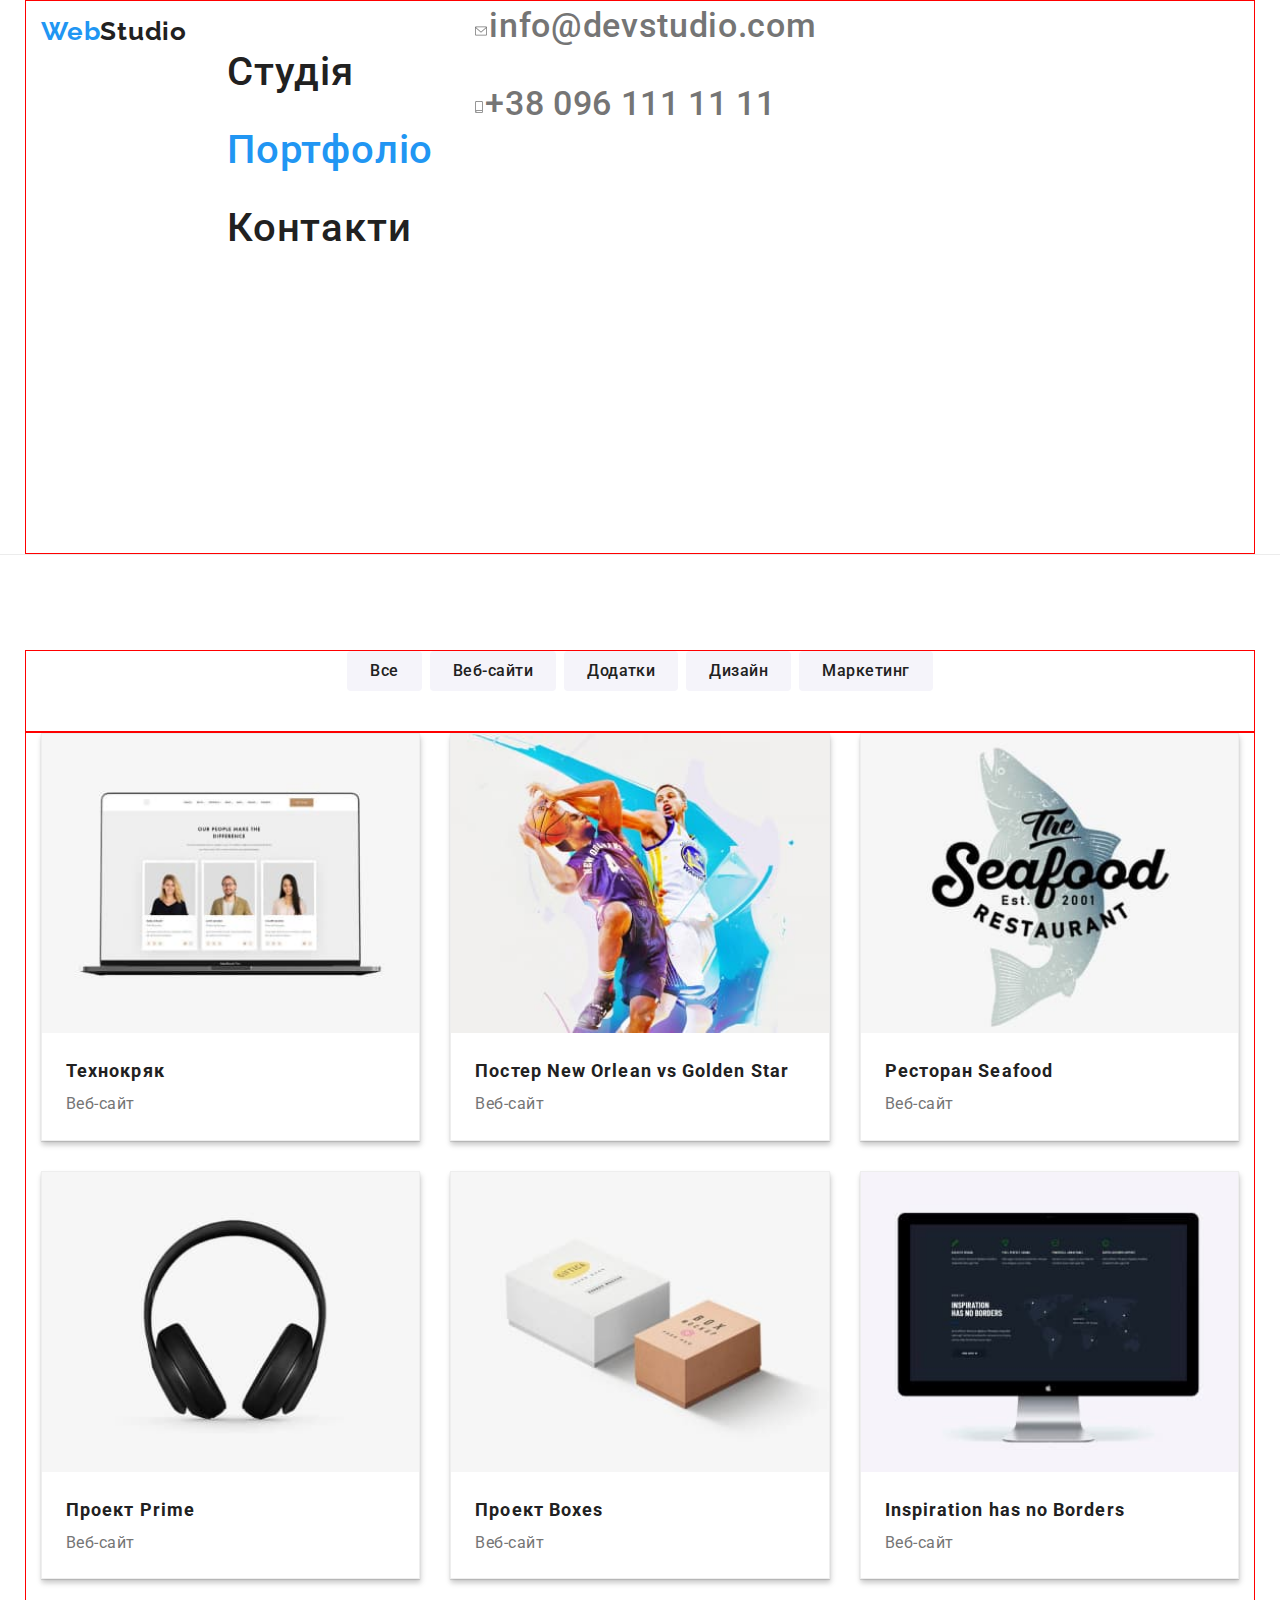
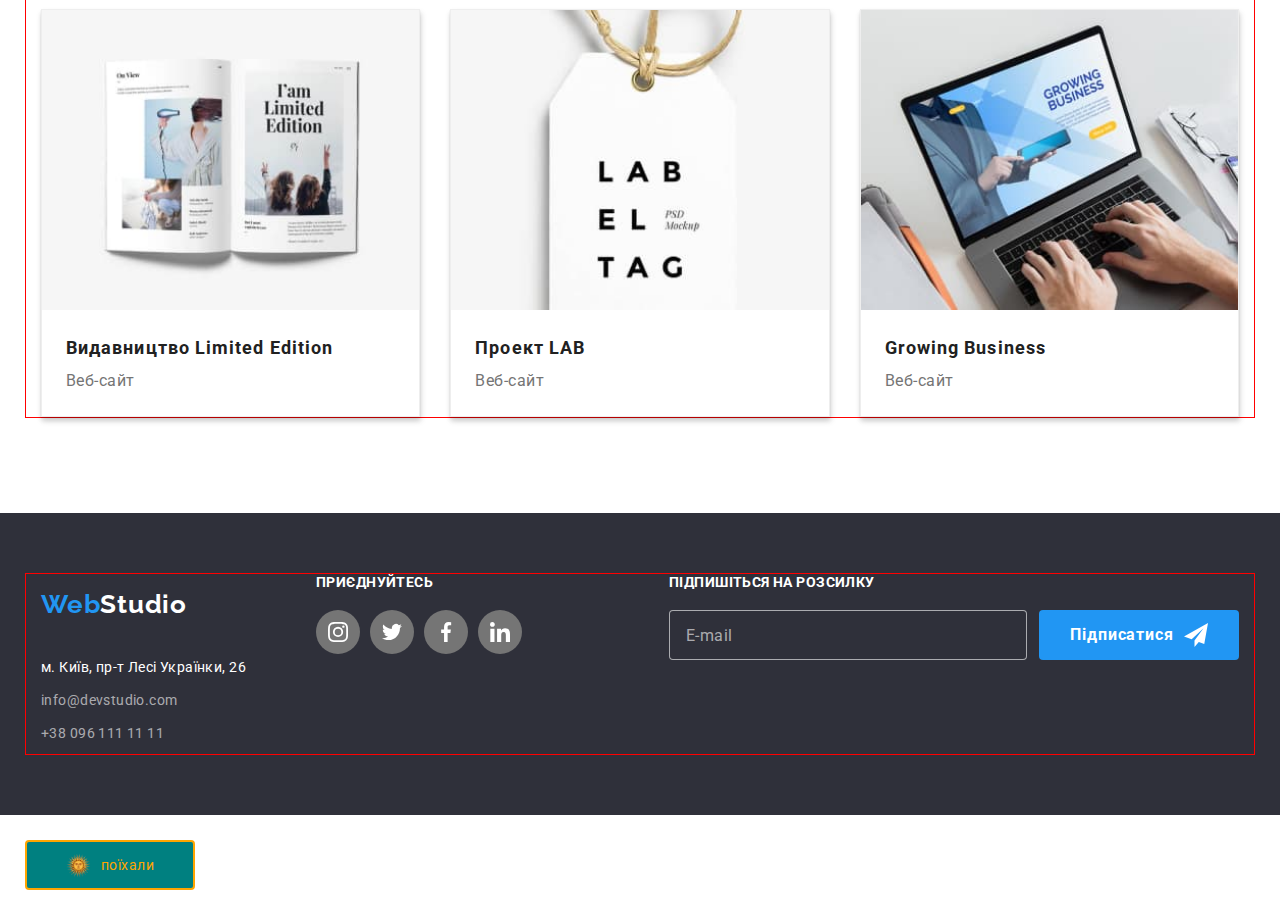
==== commit 54a55b49: "адаптивна верстка" ====
--- a/portfolio.html
+++ b/portfolio.html
@@ -40,7 +40,9 @@
                     <ul class="contacts-list">
                         <li class="contacts-list__item">
                             <a class="contacts-list__link" href="mailto:info@devstudio.com">
-                                <svg class="contacts-list__icon" width="16" height="12">
+                                <svg class="contacts-list__icon" 
+                                    width="16" 
+                                    height="12">
                                     <use href="./images/sprite.svg#icon-envelope"></use>
                                 </svg>info@devstudio.com
                             </a>
@@ -48,7 +50,9 @@
     
                         <li class="contacts-list__item">
                             <a class="contacts-list__link" href="tel:+380961111111">
-                                <svg class="contacts-list__icon" width="12" height="16">
+                                <svg class="contacts-list__icon" 
+                                    width="12" 
+                                    height="16">
                                     <use href="./images/sprite.svg#icon-smartphone"></use>
                                 </svg>+38 096 111 11 11
                             </a>
@@ -275,59 +279,69 @@
             <footer class="footer">
                 <div class="container positioning">
     
-                    <div class="footer-contacts">
-                        <a class="logo logo__color-blue footer-contacts__link" href="/">Web<span class="logo__color-white">Studio</span></a>
-                        <div class="container-address">
-                            <address class="address">
-                                м. Київ, пр-т Лесі Українки, 26
-                            </address>
-                            <ul class="footer-list">
-                                <li class="footer-list__item">
-                                    <a class="footer-list__link" href="mailto:info@devstudio.com">info@devstudio.com</a>
+                    <div class="wrapper">
+                        <div class="footer-contacts">
+                            <a class="logo logo__color-blue footer-contacts__link" href="/">Web<span class="logo__color-white">Studio</span></a>
+                            <div class="container-address">
+                                <address class="address">
+                                    м. Київ, пр-т Лесі Українки, 26
+                                </address>
+                                <ul class="footer-list">
+                                    <li class="footer-list__item">
+                                        <a class="footer-list__link" href="mailto:info@devstudio.com">info@devstudio.com</a>
+                                    </li>
+                                    <li class="footer-list__item">
+                                        <a class="footer-list__link" href="tel:+380961111111">+38 096 111 11 11</a>
+                                    </li>
+                                </ul>
+                            </div>
+                        </div>
+        
+                        <!-- ком,юніті  -->
+                        <div class="community">
+                            <h3 class="community-title">приєднуйтесь</h3>
+                            <ul class="community-item">
+                                <li class="community-item__list">
+                                    <a class="community-item__link" href="">
+                                        <svg class="community-item__icon" 
+                                            width="20" 
+                                            height="20">
+                                            <use href="./images/sprite.svg#icon-instagram"></use>
+                                        </svg>
+                                    </a>
                                 </li>
-                                <li class="footer-list__item">
-                                    <a class="footer-list__link" href="tel:+380961111111">+38 096 111 11 11</a>
+        
+                                <li class="community-item__list">
+                                    <a class="community-item__link" href="">
+                                        <svg class="community-item__icon" 
+                                            width="20" 
+                                            height="20">
+                                            <use href="./images/sprite.svg#icon-twitter"></use>
+                                        </svg>
+                                    </a>
+                                </li>
+        
+                                <li class="community-item__list">
+                                    <a class="community-item__link" href="">
+                                        <svg class="community-item__icon" 
+                                            width="20" 
+                                            height="20">
+                                            <use href="./images/sprite.svg#icon-facebook"></use>
+                                        </svg>
+                                    </a>
+                                </li>
+        
+                                <li class="community-item__list">
+                                    <a class="community-item__link" href="">
+                                        <svg class="community-item__icon" 
+                                            width="20" 
+                                            height="20">
+                                            <use href="./images/sprite.svg#icon-linkedin"></use>
+                                        </svg>
+                                    </a>
                                 </li>
                             </ul>
                         </div>
-                    </div>
-    
-                    <!-- ком,юніті  -->
-                    <div class="community">
-                        <h3 class="community-title">приєднуйтесь</h3>
-                        <ul class="community-item">
-                            <li class="community-item__list">
-                                <a class="community-item__link" href="">
-                                    <svg class="community-item__icon" width="20" height="20">
-                                        <use href="./images/sprite.svg#icon-instagram"></use>
-                                    </svg>
-                                </a>
-                            </li>
-    
-                            <li class="community-item__list">
-                                <a class="community-item__link" href="">
-                                    <svg class="community-item__icon" width="20" height="20">
-                                        <use href="./images/sprite.svg#icon-twitter"></use>
-                                    </svg>
-                                </a>
-                            </li>
-    
-                            <li class="community-item__list">
-                                <a class="community-item__link" href="">
-                                    <svg class="community-item__icon" width="20" height="20">
-                                        <use href="./images/sprite.svg#icon-facebook"></use>
-                                    </svg>
-                                </a>
-                            </li>
-    
-                            <li class="community-item__list">
-                                <a class="community-item__link" href="">
-                                    <svg class="community-item__icon" width="20" height="20">
-                                        <use href="./images/sprite.svg#icon-linkedin"></use>
-                                    </svg>
-                                </a>
-                            </li>
-                        </ul>
                     </div>
     
                     <!-- підписка -->
@@ -339,7 +353,9 @@
                             </form>
                             <button type="button">
                                 Підписатися
-                                <svg class="button__icon" width="24" height="24">
+                                <svg class="button__icon" 
+                                    width="24" 
+                                    height="24">
                                     <use href="./images/sprite.svg#icon-airplane"></use>
                                 </svg>
                             </button>
--- a/css/main.min.css
+++ b/css/main.min.css
@@ -1 +1 @@
-.overlay-box,.form-fild__name,.modal,.navigation-list__link::after{-webkit-transition:-webkit-transform 250ms cubic-bezier(0.4, 0, 0.2, 1);transition:-webkit-transform 250ms cubic-bezier(0.4, 0, 0.2, 1);transition:transform 250ms cubic-bezier(0.4, 0, 0.2, 1);transition:transform 250ms cubic-bezier(0.4, 0, 0.2, 1), -webkit-transform 250ms cubic-bezier(0.4, 0, 0.2, 1)}html{-webkit-box-sizing:border-box;box-sizing:border-box}*,::before,::after{-webkit-box-sizing:inherit;box-sizing:inherit;list-style:none;text-decoration:none;margin:0;padding:0}body{font-family:roboto,sans-serif}.color__title{color:#212121}.card-set__title,.projects__title{display:none}.container{margin-left:auto;margin-right:auto;width:1230px;padding-left:15px;padding-right:15px}.main__nav{display:-webkit-box;display:-ms-flexbox;display:flex;-webkit-box-align:center;-ms-flex-align:center;align-items:center}.logo{font-family:raleway,sans-serif;font-weight:700;font-size:26px;letter-spacing:.03em}.logo__color-blue{color:#2196f3}.logo__color-black{color:#212121}.logo__color-white,.address{color:#fff}.button-send,.hiro-button,.subscribe__box button{font-weight:700;font-size:16px;line-height:1.9;letter-spacing:.06em;color:#fff;background-color:#2196f3;cursor:pointer;width:200px;height:50px;border-radius:4px;border:rgba(0,0,0,0);padding-top:10px;padding-bottom:10px}.navigation-list{display:-webkit-box;display:-ms-flexbox;display:flex;margin-left:93px}.navigation-list__item{color:#2196f3}.navigation-list__item:not(:last-child){margin-right:50px}.navigation-list__link{display:inline-block;font-weight:500;font-size:14px;letter-spacing:.02em;position:relative;color:#212121;padding-top:50px;padding-bottom:50px;-webkit-transition:color 250ms cubic-bezier(0.4, 0, 0.2, 1);transition:color 250ms cubic-bezier(0.4, 0, 0.2, 1)}.navigation-list__link:hover,.navigation-list__link:focus{color:#2196f3;cursor:pointer}.navigation-list__link::after{content:"";background-color:#2196f3;display:block;position:absolute;left:0;bottom:0;width:100%;height:4px;border-radius:2px;-webkit-transform:scaleX(0);transform:scaleX(0)}.navigation-list__link:hover::after{-webkit-transform:scaleX(1);transform:scaleX(1)}.current{color:#2196f3}.contacts-list{display:-webkit-box;display:-ms-flexbox;display:flex;margin-left:auto}.contacts-list .contacts-list__item+.contacts-list__item{margin-left:50px}.contacts-list__link{display:-webkit-inline-box;display:-ms-inline-flexbox;display:inline-flex;-webkit-box-align:center;-ms-flex-align:center;align-items:center;text-decoration:none;font-weight:500;font-size:14px;letter-spacing:.02em;color:#757575;padding-top:50px;padding-bottom:50px}.contacts-list__link:hover,.contacts-list__link:focus{color:#2196f3;cursor:pointer}.contacts-list__icon{fill:currentColor;margin-right:10px}.backdrop{position:fixed;top:0;left:0;width:100%;height:100%;z-index:1;background-color:rgba(0,0,0,.2);-webkit-transition:opacity 250ms cubic-bezier(0.4, 0, 0.2, 1);transition:opacity 250ms cubic-bezier(0.4, 0, 0.2, 1)}.backdrop.is-hidden{opacity:0;pointer-events:none}.backdrop.is-hidden .modal{-webkit-transform:translate(-50%, -50%) scale(1.1);transform:translate(-50%, -50%) scale(1.1)}.modal{position:absolute;top:50%;left:50%;-webkit-transform:translate(-50%, -50%) scale(1);transform:translate(-50%, -50%) scale(1);width:528px;height:581px;border-radius:4px;padding:40px;-webkit-box-shadow:0 2px 1px 0 rgba(0,0,0,.2),0 1px 1px 0 rgba(0,0,0,.14),0 1px 3px 0 rgba(0,0,0,.12);box-shadow:0 2px 1px 0 rgba(0,0,0,.2),0 1px 1px 0 rgba(0,0,0,.14),0 1px 3px 0 rgba(0,0,0,.12);background-color:#fff}.button-close{position:absolute;top:-8px;right:-8px;padding:5px;cursor:pointer;border-radius:100%;border:1px solid;border-color:#757575;background-color:#fff;-webkit-transition:border-color 250ms cubic-bezier(0.4, 0, 0.2, 1);transition:border-color 250ms cubic-bezier(0.4, 0, 0.2, 1)}.button-close:hover{border-color:#2196f3}.button-close__icon{fill:#212121;display:-webkit-box;display:-ms-flexbox;display:flex;-webkit-box-align:center;-ms-flex-align:center;align-items:center;-webkit-box-pack:center;-ms-flex-pack:center;justify-content:center;-webkit-transition:fill 250ms cubic-bezier(0.4, 0, 0.2, 1),-webkit-transform 250ms cubic-bezier(0.4, 0, 0.2, 1);transition:fill 250ms cubic-bezier(0.4, 0, 0.2, 1),-webkit-transform 250ms cubic-bezier(0.4, 0, 0.2, 1);transition:fill 250ms cubic-bezier(0.4, 0, 0.2, 1),transform 250ms cubic-bezier(0.4, 0, 0.2, 1);transition:fill 250ms cubic-bezier(0.4, 0, 0.2, 1),transform 250ms cubic-bezier(0.4, 0, 0.2, 1),-webkit-transform 250ms cubic-bezier(0.4, 0, 0.2, 1)}.button-close:hover>.button-close__icon{fill:#2196f3;-webkit-transform:scale(1.2);transform:scale(1.2)}.modal-text{color:#212121;font-weight:700;font-size:20px;letter-spacing:.3em;margin-bottom:12px}.form{margin-bottom:30px}.form-fild{display:-webkit-box;display:-ms-flexbox;display:flex;-webkit-box-orient:vertical;-webkit-box-direction:normal;-ms-flex-direction:column;flex-direction:column;text-align:start;margin-bottom:10px}.form-fild__label{position:relative;font-weight:400;font-size:12px;letter-spacing:.01em}.form-fild__name{position:absolute;top:17px;left:42px;color:#757575}.form-fild__input{margin-top:4px;margin-bottom:10px;padding:11px 42px;width:100%;outline:none;border-radius:4px;border:1px solid rgba(33,33,33,.2);-webkit-transition:border 250ms cubic-bezier(0.4, 0, 0.2, 1);transition:border 250ms cubic-bezier(0.4, 0, 0.2, 1)}.form-fild__input:hover,.form-fild__input:focus{border:1px solid #2196f3}.form-fild__icon{position:absolute;top:16px;left:12px;-webkit-transition:fill 250ms cubic-bezier(0.4, 0, 0.2, 1);transition:fill 250ms cubic-bezier(0.4, 0, 0.2, 1)}.form-fild__input:focus~.form-fild__icon{fill:#2196f3}.form-fild__input:not(:-moz-placeholder-shown)+.form-fild__name{transform:translate(-40px, -27px);color:#2196f3}.form-fild__input:not(:-ms-input-placeholder)+.form-fild__name{transform:translate(-40px, -27px);color:#2196f3}.form-fild__input:focus+.form-fild__name,.form-fild__input:not(:placeholder-shown)+.form-fild__name{-webkit-transform:translate(-40px, -27px);transform:translate(-40px, -27px);color:#2196f3}.form-fild textarea{outline:none;font-weight:400;font-size:12px;letter-spacing:.01em;width:448px;height:120px;resize:none;margin-bottom:20px;padding:16px;border-radius:4px;border:1px solid rgba(33,33,33,.2);-webkit-transition:border 250ms cubic-bezier(0.4, 0, 0.2, 1);transition:border 250ms cubic-bezier(0.4, 0, 0.2, 1)}.form-fild textarea:hover,.form-fild textarea:focus{border:1px solid #2196f3}.form-fild__comment{margin-bottom:4px;font-weight:400;font-size:12px;letter-spacing:.01em;color:#757575}.freedom{font-weight:400;font-size:14px;letter-spacing:.03em;line-height:1.7;display:-webkit-inline-box;display:-ms-inline-flexbox;display:inline-flex;-webkit-box-align:center;-ms-flex-align:center;align-items:center;color:#757575}.freedom span{margin-right:4px}.freedom__link-color{color:#2196f3;text-decoration:underline;cursor:pointer}.checkbox{display:inline-block;width:16px;height:15px;border-radius:2px;border:2px solid #212121;-webkit-appearance:none;-moz-appearance:none;appearance:none;margin-right:4px}.checkbox:checked{background-color:#2196f3;border-color:#2196f3;background-image:url(../images/icon_check.svg);background-repeat:no-repeat;background-size:contain;background-position:center}.button-send{display:inline-block;-webkit-transition:-webkit-box-shadow 250ms cubic-bezier(0.4, 0, 0.2, 1);transition:-webkit-box-shadow 250ms cubic-bezier(0.4, 0, 0.2, 1);transition:box-shadow 250ms cubic-bezier(0.4, 0, 0.2, 1);transition:box-shadow 250ms cubic-bezier(0.4, 0, 0.2, 1), -webkit-box-shadow 250ms cubic-bezier(0.4, 0, 0.2, 1)}.button-send:hover{-webkit-box-shadow:0 4px 4px 0 rgba(0,0,0,.25);box-shadow:0 4px 4px 0 rgba(0,0,0,.25)}.social-networks{display:-webkit-inline-box;display:-ms-inline-flexbox;display:inline-flex;margin-bottom:30px}.social-networks__list{color:#afb1b8;background-color:#fff;display:-webkit-inline-box;display:-ms-inline-flexbox;display:inline-flex;-webkit-box-pack:center;-ms-flex-pack:center;justify-content:center;-webkit-box-align:center;-ms-flex-align:center;align-items:center;width:44px;height:44px;border-radius:50%;-webkit-transition:background-color 250ms cubic-bezier(0.4, 0, 0.2, 1);transition:background-color 250ms cubic-bezier(0.4, 0, 0.2, 1)}.social-networks__list:hover{background-color:#2196f3;fill:#fff}.social-networks__list+.social-networks__list{margin-left:10px}.social-networks__link{display:-webkit-box;display:-ms-flexbox;display:flex;fill:#afb1b8;padding:12px;-webkit-transition:fill 250ms cubic-bezier(0.4, 0, 0.2, 1);transition:fill 250ms cubic-bezier(0.4, 0, 0.2, 1)}.social-networks__link:hover{fill:#fff}.social-netvorks__icon{-webkit-box-align:center;-ms-flex-align:center;align-items:center}.community-title{color:#fff;font-weight:700;font-size:14px;letter-spacing:.03em;text-transform:uppercase;margin-bottom:20px}.community-item{display:-webkit-inline-box;display:-ms-inline-flexbox;display:inline-flex}.community-item__list{display:-webkit-inline-box;display:-ms-inline-flexbox;display:inline-flex;-webkit-box-align:center;-ms-flex-align:center;align-items:center;-webkit-box-pack:center;-ms-flex-pack:center;justify-content:center;background-color:#757575;width:44px;height:44px;border-radius:50%;cursor:pointer;-webkit-transition:background-color 250ms cubic-bezier(0.4, 0, 0.2, 1);transition:background-color 250ms cubic-bezier(0.4, 0, 0.2, 1)}.community-item__list:hover{background-color:#2196f3}.community-item__list+.community-item__list{margin-left:10px}.community-item__icon{display:block;fill:#fff}.subscribe{margin-left:93px}.subscribe__title{margin-bottom:20px;font-weight:700;font-size:14px;letter-spacing:.03em}.subscribe__box{display:-webkit-box;display:-ms-flexbox;display:flex;-webkit-box-orient:horizontal;-webkit-box-direction:normal;-ms-flex-direction:row;flex-direction:row}.subscribe__form{margin-right:12px}.subscribe__form input{width:358px;height:50px;padding:15px 16px;background-color:#2f303a;caret-color:#fff;color:#fff;border:1px solid rgba(255,255,255,.6);border-radius:4px}.subscribe__form input::-webkit-input-placeholder{line-height:1.2;font-weight:400;font-size:16px;letter-spacing:.03em;color:rgba(255,255,255,.6)}.subscribe__form input::-moz-placeholder{line-height:1.2;font-weight:400;font-size:16px;letter-spacing:.03em;color:rgba(255,255,255,.6)}.subscribe__form input:-ms-input-placeholder{line-height:1.2;font-weight:400;font-size:16px;letter-spacing:.03em;color:rgba(255,255,255,.6)}.subscribe__form input::-ms-input-placeholder{line-height:1.2;font-weight:400;font-size:16px;letter-spacing:.03em;color:rgba(255,255,255,.6)}.subscribe__form input::placeholder{line-height:1.2;font-weight:400;font-size:16px;letter-spacing:.03em;color:rgba(255,255,255,.6)}.subscribe button{display:-webkit-inline-box;display:-ms-inline-flexbox;display:inline-flex;-webkit-box-align:center;-ms-flex-align:center;align-items:center;-webkit-box-pack:center;-ms-flex-pack:center;justify-content:center}.button__icon{margin-left:10px;top:50%}.card-list{display:-webkit-box;display:-ms-flexbox;display:flex;-ms-flex-wrap:wrap;flex-wrap:wrap;margin-top:-30px;margin-left:-30px}.card-list__item{border:1px solid #eee;margin-top:30px;margin-left:30px;-ms-flex-preferred-size:calc(33.3333333333% - 30px);flex-basis:calc(33.3333333333% - 30px)}.card-list__item:hover{-webkit-box-shadow:1px 4px 6px 0 rgba(0,0,0,.16),0 4px 4px 0 rgba(0,0,0,.06),0 1px 1px 0 rgba(0,0,0,.12);box-shadow:1px 4px 6px 0 rgba(0,0,0,.16),0 4px 4px 0 rgba(0,0,0,.06),0 1px 1px 0 rgba(0,0,0,.12)}.card-text__primary{color:#212121;font-weight:700;font-size:18px;letter-spacing:.06em;line-height:2}.card-text__secondary{color:#757575;font-weight:400;font-size:16px;letter-spacing:.03em;line-height:1.9}.card-list__thumb{display:block;position:relative;overflow:hidden}.card-list__picture{display:block;width:100%}.overlay-box{position:absolute;top:0;left:0;width:100%;height:100%;background-color:#2196f3;-webkit-transform:translateY(100%);transform:translateY(100%)}.card-list__item--product:hover .overlay-box{-webkit-transform:translateY(0);transform:translateY(0);-webkit-box-shadow:1px 4px 6px 0 rgba(0,0,0,.16),0 4px 4px 0 rgba(0,0,0,.06),0 1px 1px 0 rgba(0,0,0,.12);box-shadow:1px 4px 6px 0 rgba(0,0,0,.16),0 4px 4px 0 rgba(0,0,0,.06),0 1px 1px 0 rgba(0,0,0,.12)}.overlay-box__text{display:-webkit-box;display:-ms-flexbox;display:flex;font-weight:400;font-size:18px;letter-spacing:.03em;line-height:1.6;position:absolute;opacity:0;width:100%;padding:63px 24px;top:50%;left:50%;-webkit-transform:translate(-50%, -50%);transform:translate(-50%, -50%);-webkit-transition:opacity 250ms cubic-bezier(0.4, 0, 0.2, 1) 250ms;transition:opacity 250ms cubic-bezier(0.4, 0, 0.2, 1) 250ms;color:#fff}.card-list__item--product:hover .overlay-box__text{opacity:1}.card-text{padding:20px 24px}.header{display:-webkit-box;display:-ms-flexbox;display:flex;padding-top:25px}.header-bottom{margin-bottom:95px;border-bottom:1px solid #ececec}.hiro{background-image:-webkit-gradient(linear, left top, left bottom, from(rgba(0, 0, 0, 0.4)), to(rgba(47, 48, 58, 0.4))),url(../images/bg-photo.jpg);background-image:linear-gradient(rgba(0, 0, 0, 0.4), rgba(47, 48, 58, 0.4)),url(../images/bg-photo.jpg);background-color:#2f303a;background-repeat:no-repeat;background-position:center;background-size:cover;text-align:center;max-width:1600px;height:600px;padding-top:200px;padding-bottom:200px;margin-bottom:95px;margin-left:auto;margin-right:auto}.hiro-title{color:#fff;font-weight:900;font-size:44px;letter-spacing:.06em;line-height:1.36;padding-bottom:30px}.innovations{margin-bottom:95px}.innovations-list{display:-webkit-box;display:-ms-flexbox;display:flex}.innovations-list__item{width:calc((100% - 90px)/4);margin-right:30px}.innovations-list__item:nth-child(4n){margin-right:0}.innovations-list__icon{background-color:#f5f4fa;border-radius:4px;width:270px;height:120px;margin-bottom:30px;padding:25px 100px}.innovations-list__title{margin-bottom:10px;font-weight:700;font-size:14px;letter-spacing:.03em}.innovations-list__text{font-weight:400;font-size:14px;letter-spacing:.03em;line-height:1.7}.work{margin-bottom:95px}.work-title{text-align:center;font-weight:700;font-size:36px;letter-spacing:.03em;margin-bottom:50px}.work-list{display:-webkit-box;display:-ms-flexbox;display:flex}.work-list__item{width:100%;position:relative}.work-list__item:not(:last-child){margin-right:30px}.img-thumb::before{content:"";position:absolute;display:inline-block;width:100%;height:70px;bottom:0;background-color:rgba(47,48,58,.8)}.img-thumb__image{display:block;width:100%}.img-thumb__text{display:inline-block;position:absolute;font-weight:700;font-size:14px;letter-spacing:.03em;bottom:0;padding:27px 95px;text-transform:uppercase;color:#fff}.team{background-color:#f5f4fa;padding-top:95px;padding-bottom:95px}.team-title{padding-bottom:50px;margin-right:30px;font-weight:700;font-size:36px;letter-spacing:.03em;text-align:center}.team-list{display:-webkit-box;display:-ms-flexbox;display:flex;text-align:center;font-weight:700;font-size:36px;letter-spacing:.03em}.team-list__item{width:calc((100% - 90px)/4);background-color:#fff;-webkit-box-shadow:0 2px 1px 0 rgba(0,0,0,.2),0 1px 1px 0 rgba(0,0,0,.14),0 1px 3px 0 rgba(0,0,0,.12);box-shadow:0 2px 1px 0 rgba(0,0,0,.2),0 1px 1px 0 rgba(0,0,0,.14),0 1px 3px 0 rgba(0,0,0,.12);margin-right:30px}.team-list__item:nth-child(4n){margin-right:0}.team-list__photo{width:100%;padding-bottom:30px}.team-list__primary-text{padding-bottom:10px;font-weight:500;font-size:16px;letter-spacing:.03em}.team-list__secondary-text{color:#757575;font-weight:400;font-size:16px;letter-spacing:.03em;padding-bottom:30px}.clients-title{text-align:center;font-weight:700;font-size:36px;letter-spacing:.03em;padding-top:95px}.clients-list{display:-webkit-inline-box;display:-ms-inline-flexbox;display:inline-flex;text-align:center;padding-top:50px;padding-bottom:95px}.clients-list__item{width:170px;height:92px;border:1px solid #afb1b8;border-radius:4px;cursor:pointer;padding:16px 32px;-webkit-transition:border-color 250ms cubic-bezier(0.4, 0, 0.2, 1);transition:border-color 250ms cubic-bezier(0.4, 0, 0.2, 1)}.clients-list__item:hover{border-color:#2196f3}.clients-list__item+.clients-list__item{margin-left:30px}.clients-list__icon{fill:#afb1b8}.footer{display:-webkit-box;display:-ms-flexbox;display:flex;background-color:#2f303a;padding-top:60px;padding-bottom:60px}.footer-contacts__link{display:inline-block;margin-bottom:20px}.container-address{margin-right:70px}.positioning{display:-webkit-inline-box;display:-ms-inline-flexbox;display:inline-flex}.address{font-weight:400;font-size:14px;letter-spacing:.03em;line-height:1.7;margin-bottom:9px;font-style:normal}.footer-list__item{margin-bottom:9px}.footer-list__link{color:rgba(255,255,255,.6);font-weight:400;font-size:14px;letter-spacing:.03em;line-height:1.7;-webkit-transition:color 250ms cubic-bezier(0.4, 0, 0.2, 1);transition:color 250ms cubic-bezier(0.4, 0, 0.2, 1)}.footer-list__link:hover,.footer-list__link:focus{color:#2196f3;cursor:pointer}.projects{margin-bottom:50px}.projects-list{display:-webkit-box;display:-ms-flexbox;display:flex;-webkit-box-pack:center;-ms-flex-pack:center;justify-content:center}.projects-list__item:not(:last-child){margin-right:8px}.projects-list__button{color:#212121;background-color:#f5f4fa;font-weight:500;font-size:16px;letter-spacing:.03em;line-height:1.6;border:1px solid rgba(0,0,0,0);border-radius:4px;padding:6px 22px;-webkit-transition:background-color 250ms cubic-bezier(0.4, 0, 0.2, 1),color 250ms cubic-bezier(0.4, 0, 0.2, 1),-webkit-box-shadow 250ms cubic-bezier(0.4, 0, 0.2, 1);transition:background-color 250ms cubic-bezier(0.4, 0, 0.2, 1),color 250ms cubic-bezier(0.4, 0, 0.2, 1),-webkit-box-shadow 250ms cubic-bezier(0.4, 0, 0.2, 1);transition:background-color 250ms cubic-bezier(0.4, 0, 0.2, 1),color 250ms cubic-bezier(0.4, 0, 0.2, 1),box-shadow 250ms cubic-bezier(0.4, 0, 0.2, 1);transition:background-color 250ms cubic-bezier(0.4, 0, 0.2, 1),color 250ms cubic-bezier(0.4, 0, 0.2, 1),box-shadow 250ms cubic-bezier(0.4, 0, 0.2, 1),-webkit-box-shadow 250ms cubic-bezier(0.4, 0, 0.2, 1)}.projects-list__button:hover,.projects-list__button:focus{color:#fff;background-color:#2196f3;cursor:pointer;-webkit-box-shadow:0 2px 2px 0 rgba(0,0,0,.12),0 1px 2px 0 rgba(0,0,0,.08),0 3px 1px 0 rgba(0,0,0,.1);box-shadow:0 2px 2px 0 rgba(0,0,0,.12),0 1px 2px 0 rgba(0,0,0,.08),0 3px 1px 0 rgba(0,0,0,.1)}.card-set{margin-bottom:95px}.clik{-webkit-box-sizing:border-box;box-sizing:border-box;display:-webkit-inline-box;display:-ms-inline-flexbox;display:inline-flex;position:relative;overflow:hidden;-webkit-box-align:center;-ms-flex-align:center;align-items:center;-webkit-box-pack:center;-ms-flex-pack:center;justify-content:center;font-weight:400;font-size:14px;line-height:1.7;letter-spacing:.03em;width:170px;height:50px;border-radius:4px;border:solid 2px orange;padding:15px 30px;margin:25px;background-color:teal;color:orange}.clik:hover{color:red;border:solid 2px red}.clik::before{content:"";display:inline-block;width:25px;height:25px;background-image:url(../images/s.png);background-position:center;background-size:contain;background-repeat:no-repeat;margin-right:10px;-webkit-transition:-webkit-transform 300ms cubic-bezier(0.4, 0, 0.2, 1);transition:-webkit-transform 300ms cubic-bezier(0.4, 0, 0.2, 1);transition:transform 300ms cubic-bezier(0.4, 0, 0.2, 1);transition:transform 300ms cubic-bezier(0.4, 0, 0.2, 1), -webkit-transform 300ms cubic-bezier(0.4, 0, 0.2, 1)}.clik:hover::before{-webkit-transform:translateY(-50px);transform:translateY(-50px)}.clik::after{content:"";position:absolute;display:inline-block;width:25px;height:25px;top:50%;left:40px;background-image:url(../images/mm.png);background-position:center;background-size:contain;background-repeat:no-repeat;-webkit-transform:translateY(calc(-50% + 50px));transform:translateY(calc(-50% + 50px));-webkit-transition:-webkit-transform 300ms cubic-bezier(0.4, 0, 0.2, 1);transition:-webkit-transform 300ms cubic-bezier(0.4, 0, 0.2, 1);transition:transform 300ms cubic-bezier(0.4, 0, 0.2, 1);transition:transform 300ms cubic-bezier(0.4, 0, 0.2, 1), -webkit-transform 300ms cubic-bezier(0.4, 0, 0.2, 1)}.clik:hover::after{-webkit-transform:translateY(-50%);transform:translateY(-50%)}/*# sourceMappingURL=main.min.css.map */+.overlay-box,.form-fild__name,.modal,.navigation-list__link::after{-webkit-transition:-webkit-transform 250ms cubic-bezier(0.4, 0, 0.2, 1);transition:-webkit-transform 250ms cubic-bezier(0.4, 0, 0.2, 1);transition:transform 250ms cubic-bezier(0.4, 0, 0.2, 1);transition:transform 250ms cubic-bezier(0.4, 0, 0.2, 1), -webkit-transform 250ms cubic-bezier(0.4, 0, 0.2, 1)}html{-webkit-box-sizing:border-box;box-sizing:border-box}*,::before,::after{-webkit-box-sizing:inherit;box-sizing:inherit;list-style:none;text-decoration:none;margin:0;padding:0}body{font-family:roboto,sans-serif}.color__title{color:#212121}.card-set__title,.projects__title{display:none}.container{margin-left:auto;margin-right:auto;padding:0 15px}@media screen and (min-width: 480px){.container{width:480px;border:1px solid red}}@media screen and (min-width: 768px){.container{width:768px}}@media screen and (min-width: 1230px){.container{width:1230px}}.main__nav{position:relative;display:-webkit-box;display:-ms-flexbox;display:flex;-webkit-box-orient:horizontal;-webkit-box-direction:normal;-ms-flex-direction:row;flex-direction:row}.logo{font-family:raleway,sans-serif;font-weight:700;font-size:26px;letter-spacing:.03em;padding-top:16px;padding-bottom:16px}.logo__color-blue{color:#2196f3}.logo__color-black{color:#212121}.logo__color-white,.address{color:#fff}.button-send,.hiro-button,.subscribe__box button{font-weight:700;font-size:16px;line-height:1.9;letter-spacing:.06em;color:#fff;background-color:#2196f3;cursor:pointer;width:200px;height:50px;border-radius:4px;border:rgba(0,0,0,0);padding-top:10px;padding-bottom:10px}.button-close{position:absolute;top:-8px;right:-8px;padding:8px;cursor:pointer;border-radius:100%;border:1px solid;border-color:#757575;background-color:#fff;-webkit-transition:border-color 250ms cubic-bezier(0.4, 0, 0.2, 1);transition:border-color 250ms cubic-bezier(0.4, 0, 0.2, 1)}.button-close:hover{border-color:#2196f3}@media screen and (min-width: 480px){.menu-button{cursor:pointer;display:-webkit-inline-box;display:-ms-inline-flexbox;display:inline-flex;position:absolute;margin:0;padding:0;top:10px;right:15px;border:none;background-color:rgba(0,0,0,0)}.menu-button:hover{fill:#2196f3;-webkit-transition:fill 250ms cubic-bezier(0.4, 0, 0.2, 1);transition:fill 250ms cubic-bezier(0.4, 0, 0.2, 1)}.menu-button .icon-cross{display:none}.menu-button.is-open .icon-cross{display:block}.menu-button.is-open .icon-menu{display:none}}.navigation-list__item{color:#2196f3}@media screen and (min-width: 480px){.navigation-list__item:not(:last-child){margin-bottom:32px}}@media screen and (min-width: 480px){.navigation-list{padding-top:48px;padding-left:40px;margin-bottom:302px}}.navigation-list__link{display:inline-block;font-weight:500;font-size:14px;letter-spacing:.02em;position:relative;color:#212121;-webkit-transition:color 250ms cubic-bezier(0.4, 0, 0.2, 1);transition:color 250ms cubic-bezier(0.4, 0, 0.2, 1)}@media screen and (min-width: 480px){.navigation-list__link{font-weight:500;font-size:40px;letter-spacing:.02em}}.navigation-list__link:hover,.navigation-list__link:focus{color:#2196f3;cursor:pointer}.navigation-list__link::after{content:"";background-color:#2196f3;display:block;position:absolute;left:0;bottom:0;width:100%;height:4px;border-radius:2px;-webkit-transform:scaleX(0);transform:scaleX(0)}.navigation-list__link:hover::after{-webkit-transform:scaleX(1);transform:scaleX(1)}.current{color:#2196f3}@media screen and (min-width: 480px){.contacts-list{font-weight:500;font-size:40px;letter-spacing:.02em;padding-left:40px}}@media screen and (min-width: 480px){.contacts-list__item{margin-bottom:32px}}.contacts-list__link{font-weight:500;font-size:14px;letter-spacing:.02em;color:#757575}.contacts-list__link:hover,.contacts-list__link:focus{color:#2196f3;cursor:pointer}@media screen and (min-width: 480px){.contacts-list__link{font-weight:500;font-size:34px;letter-spacing:.02em}}.backdrop{position:fixed;top:0;left:0;width:100%;height:100%;z-index:1;background-color:rgba(0,0,0,.2);-webkit-transition:opacity 250ms cubic-bezier(0.4, 0, 0.2, 1);transition:opacity 250ms cubic-bezier(0.4, 0, 0.2, 1)}.backdrop.is-hidden{opacity:0;pointer-events:none}.backdrop.is-hidden .modal{-webkit-transform:translate(-50%, -50%) scale(1.1);transform:translate(-50%, -50%) scale(1.1)}.modal{position:absolute;top:50%;left:50%;-webkit-transform:translate(-50%, -50%) scale(1);transform:translate(-50%, -50%) scale(1);width:528px;height:581px;border-radius:4px;padding:40px;-webkit-box-shadow:0 2px 1px 0 rgba(0,0,0,.2),0 1px 1px 0 rgba(0,0,0,.14),0 1px 3px 0 rgba(0,0,0,.12);box-shadow:0 2px 1px 0 rgba(0,0,0,.2),0 1px 1px 0 rgba(0,0,0,.14),0 1px 3px 0 rgba(0,0,0,.12);background-color:#fff}.button-close__icon{fill:#212121;display:-webkit-box;display:-ms-flexbox;display:flex;-webkit-box-align:center;-ms-flex-align:center;align-items:center;-webkit-box-pack:center;-ms-flex-pack:center;justify-content:center;-webkit-transition:fill 250ms cubic-bezier(0.4, 0, 0.2, 1),-webkit-transform 250ms cubic-bezier(0.4, 0, 0.2, 1);transition:fill 250ms cubic-bezier(0.4, 0, 0.2, 1),-webkit-transform 250ms cubic-bezier(0.4, 0, 0.2, 1);transition:fill 250ms cubic-bezier(0.4, 0, 0.2, 1),transform 250ms cubic-bezier(0.4, 0, 0.2, 1);transition:fill 250ms cubic-bezier(0.4, 0, 0.2, 1),transform 250ms cubic-bezier(0.4, 0, 0.2, 1),-webkit-transform 250ms cubic-bezier(0.4, 0, 0.2, 1)}.button-close:hover>.button-close__icon{fill:#2196f3;-webkit-transform:scale(1.2);transform:scale(1.2)}.modal-text{color:#212121;font-weight:700;font-size:20px;letter-spacing:.03em;margin-bottom:12px}.form{margin-bottom:30px}.form-fild{display:-webkit-box;display:-ms-flexbox;display:flex;-webkit-box-orient:vertical;-webkit-box-direction:normal;-ms-flex-direction:column;flex-direction:column;text-align:start;margin-bottom:10px}.form-fild__label{position:relative;font-weight:400;font-size:12px;letter-spacing:.01em}.form-fild__name{position:absolute;top:17px;left:42px;color:#757575}.form-fild__input{margin-top:4px;margin-bottom:10px;padding:11px 42px;width:100%;outline:none;border-radius:4px;border:1px solid rgba(33,33,33,.2);-webkit-transition:border 250ms cubic-bezier(0.4, 0, 0.2, 1);transition:border 250ms cubic-bezier(0.4, 0, 0.2, 1)}.form-fild__input:hover,.form-fild__input:focus{border:1px solid #2196f3}.form-fild__icon{position:absolute;top:16px;left:12px;-webkit-transition:fill 250ms cubic-bezier(0.4, 0, 0.2, 1);transition:fill 250ms cubic-bezier(0.4, 0, 0.2, 1)}.form-fild__input:focus~.form-fild__icon{fill:#2196f3}.form-fild__input:not(:-moz-placeholder-shown)+.form-fild__name{transform:translate(-40px, -27px);color:#2196f3}.form-fild__input:not(:-ms-input-placeholder)+.form-fild__name{transform:translate(-40px, -27px);color:#2196f3}.form-fild__input:focus+.form-fild__name,.form-fild__input:not(:placeholder-shown)+.form-fild__name{-webkit-transform:translate(-40px, -27px);transform:translate(-40px, -27px);color:#2196f3}.form-fild textarea{outline:none;font-weight:400;font-size:12px;letter-spacing:.01em;width:448px;height:120px;resize:none;margin-bottom:20px;padding:16px;border-radius:4px;border:1px solid rgba(33,33,33,.2);-webkit-transition:border 250ms cubic-bezier(0.4, 0, 0.2, 1);transition:border 250ms cubic-bezier(0.4, 0, 0.2, 1)}.form-fild textarea:hover,.form-fild textarea:focus{border:1px solid #2196f3}.form-fild__comment{margin-bottom:4px;font-weight:400;font-size:12px;letter-spacing:.01em;color:#757575}.freedom{font-weight:400;font-size:14px;letter-spacing:.03em;line-height:1.7;display:-webkit-inline-box;display:-ms-inline-flexbox;display:inline-flex;-webkit-box-align:center;-ms-flex-align:center;align-items:center;color:#757575}.freedom span{margin-right:4px}.freedom__link-color{color:#2196f3;text-decoration:underline;cursor:pointer}.checkbox{display:inline-block;width:16px;height:15px;border-radius:2px;border:2px solid #212121;-webkit-appearance:none;-moz-appearance:none;appearance:none;margin-right:4px}.checkbox:checked{background-color:#2196f3;border-color:#2196f3;background-image:url(../images/icon_check.svg);background-repeat:no-repeat;background-size:contain;background-position:center}.button-send{display:inline-block;-webkit-transition:-webkit-box-shadow 250ms cubic-bezier(0.4, 0, 0.2, 1);transition:-webkit-box-shadow 250ms cubic-bezier(0.4, 0, 0.2, 1);transition:box-shadow 250ms cubic-bezier(0.4, 0, 0.2, 1);transition:box-shadow 250ms cubic-bezier(0.4, 0, 0.2, 1), -webkit-box-shadow 250ms cubic-bezier(0.4, 0, 0.2, 1)}.button-send:hover{-webkit-box-shadow:0 4px 4px 0 rgba(0,0,0,.25);box-shadow:0 4px 4px 0 rgba(0,0,0,.25)}.social-networks{display:-webkit-inline-box;display:-ms-inline-flexbox;display:inline-flex;margin-bottom:30px}.social-networks__list{color:#afb1b8;background-color:#fff;display:-webkit-inline-box;display:-ms-inline-flexbox;display:inline-flex;-webkit-box-pack:center;-ms-flex-pack:center;justify-content:center;-webkit-box-align:center;-ms-flex-align:center;align-items:center;width:44px;height:44px;border-radius:50%;-webkit-transition:background-color 250ms cubic-bezier(0.4, 0, 0.2, 1);transition:background-color 250ms cubic-bezier(0.4, 0, 0.2, 1)}.social-networks__list:hover{background-color:#2196f3;fill:#fff}.social-networks__list+.social-networks__list{margin-left:10px}.social-networks__link{display:-webkit-box;display:-ms-flexbox;display:flex;fill:#afb1b8;padding:12px;-webkit-transition:fill 250ms cubic-bezier(0.4, 0, 0.2, 1);transition:fill 250ms cubic-bezier(0.4, 0, 0.2, 1)}.social-networks__link:hover{fill:#fff}.social-netvorks__icon{-webkit-box-align:center;-ms-flex-align:center;align-items:center}.community-title{color:#fff;font-weight:700;font-size:14px;letter-spacing:.03em;text-transform:uppercase;margin-bottom:20px}.community-item{display:-webkit-inline-box;display:-ms-inline-flexbox;display:inline-flex}.community-item__list{display:-webkit-inline-box;display:-ms-inline-flexbox;display:inline-flex;-webkit-box-align:center;-ms-flex-align:center;align-items:center;-webkit-box-pack:center;-ms-flex-pack:center;justify-content:center;background-color:#757575;width:44px;height:44px;border-radius:50%;cursor:pointer;-webkit-transition:background-color 250ms cubic-bezier(0.4, 0, 0.2, 1);transition:background-color 250ms cubic-bezier(0.4, 0, 0.2, 1)}.community-item__list:hover{background-color:#2196f3}.community-item__list+.community-item__list{margin-left:10px}.community-item__icon{display:block;fill:#fff}@media screen and (min-width: 480px){.subscribe{text-align:center}}.subscribe__title{margin-bottom:20px;font-weight:700;font-size:14px;letter-spacing:.03em}@media screen and (min-width: 768px){.subscribe__title{text-align:center}}@media screen and (min-width: 1230px){.subscribe__title{text-align:left}}@media screen and (min-width: 1230px){.subscribe__box{display:-webkit-box;display:-ms-flexbox;display:flex;-webkit-box-orient:horizontal;-webkit-box-direction:normal;-ms-flex-direction:row;flex-direction:row}}@media screen and (min-width: 480px){.subscribe__box{text-align:center}}@media screen and (max-width: 479px){.subscribe__form{margin-right:0}}@media screen and (min-width: 1230px){.subscribe__form{margin-right:12px}}.subscribe__form input{height:50px;padding:15px 16px;background-color:#2f303a;caret-color:#fff;color:#fff;border:1px solid rgba(255,255,255,.6);border-radius:4px}@media screen and (min-width: 480px){.subscribe__form input{margin-bottom:20px;width:450px}}@media screen and (max-width: 479px){.subscribe__form input{margin-bottom:30px;margin-right:0}}@media screen and (min-width: 1230px){.subscribe__form input{width:358px}}.subscribe__form input::-webkit-input-placeholder{line-height:1.2;font-weight:400;font-size:16px;letter-spacing:.03em;color:rgba(255,255,255,.6)}.subscribe__form input::-moz-placeholder{line-height:1.2;font-weight:400;font-size:16px;letter-spacing:.03em;color:rgba(255,255,255,.6)}.subscribe__form input:-ms-input-placeholder{line-height:1.2;font-weight:400;font-size:16px;letter-spacing:.03em;color:rgba(255,255,255,.6)}.subscribe__form input::-ms-input-placeholder{line-height:1.2;font-weight:400;font-size:16px;letter-spacing:.03em;color:rgba(255,255,255,.6)}.subscribe__form input::placeholder{line-height:1.2;font-weight:400;font-size:16px;letter-spacing:.03em;color:rgba(255,255,255,.6)}.subscribe button{display:-webkit-inline-box;display:-ms-inline-flexbox;display:inline-flex;-webkit-box-align:center;-ms-flex-align:center;align-items:center;-webkit-box-pack:center;-ms-flex-pack:center;justify-content:center}.button__icon{margin-left:10px;top:50%}.card-list{margin-top:-30px;margin-left:-30px}@media screen and (min-width: 768px){.card-list{display:-webkit-box;display:-ms-flexbox;display:flex;-ms-flex-wrap:wrap;flex-wrap:wrap}}.card-list__item{border:1px solid #eee}@media screen and (min-width: 480px){.card-list__item{width:450px;-webkit-box-shadow:1px 4px 6px 0 rgba(0,0,0,.16),0 4px 4px 0 rgba(0,0,0,.06),0 1px 1px 0 rgba(0,0,0,.12);box-shadow:1px 4px 6px 0 rgba(0,0,0,.16),0 4px 4px 0 rgba(0,0,0,.06),0 1px 1px 0 rgba(0,0,0,.12);margin-top:30px;margin-left:30px}}@media screen and (min-width: 768px){.card-list__item{-ms-flex-preferred-size:calc((100% - 60px)/2);flex-basis:calc((100% - 60px)/2);margin-top:30px;margin-left:30px}}@media screen and (min-width: 1230px){.card-list__item{-ms-flex-preferred-size:calc((100% - 90px)/3);flex-basis:calc((100% - 90px)/3);margin-top:30px;margin-left:30px}}.card-list__item:last-child{margin-right:auto}@media screen and (min-width: 480px){.card-list{-webkit-box-pack:center;-ms-flex-pack:center;justify-content:center}}.card-text__primary{color:#212121;font-weight:700;font-size:18px;letter-spacing:.06em;line-height:2}.card-text__secondary{color:#757575;font-weight:400;font-size:16px;letter-spacing:.03em;line-height:1.9}.card-list__thumb{display:block;position:relative;overflow:hidden;width:100%}.card-list__picture{display:block;width:100%}.overlay-box{position:absolute;top:0;left:0;width:100%;height:100%;background-color:#2196f3;-webkit-transform:translateY(100%);transform:translateY(100%)}.card-list__item--product:hover .overlay-box{-webkit-transform:translateY(0);transform:translateY(0);-webkit-box-shadow:1px 4px 6px 0 rgba(0,0,0,.16),0 4px 4px 0 rgba(0,0,0,.06),0 1px 1px 0 rgba(0,0,0,.12);box-shadow:1px 4px 6px 0 rgba(0,0,0,.16),0 4px 4px 0 rgba(0,0,0,.06),0 1px 1px 0 rgba(0,0,0,.12)}.overlay-box__text{display:-webkit-box;display:-ms-flexbox;display:flex;font-weight:400;font-size:18px;letter-spacing:.03em;line-height:1.6;position:absolute;opacity:0;width:100%;padding:63px 24px;top:50%;left:50%;-webkit-transform:translate(-50%, -50%);transform:translate(-50%, -50%);-webkit-transition:opacity 250ms cubic-bezier(0.4, 0, 0.2, 1) 250ms;transition:opacity 250ms cubic-bezier(0.4, 0, 0.2, 1) 250ms;color:#fff}.card-list__item--product:hover .overlay-box__text{opacity:1}.card-text{padding:20px 24px}.header{display:-webkit-box;display:-ms-flexbox;display:flex;-webkit-box-orient:horizontal;-webkit-box-direction:normal;-ms-flex-direction:row;flex-direction:row;position:relative}.header-bottom{margin-bottom:95px;border-bottom:1px solid #ececec}.hiro{background-image:-webkit-gradient(linear, left top, left bottom, from(rgba(0, 0, 0, 0.4)), to(rgba(47, 48, 58, 0.4))),url(../images/bg-photo.jpg);background-image:linear-gradient(rgba(0, 0, 0, 0.4), rgba(47, 48, 58, 0.4)),url(../images/bg-photo.jpg);background-color:#2f303a;background-repeat:no-repeat;background-position:center;background-size:cover;text-align:center;height:600px;padding-top:200px;padding-bottom:200px;margin-bottom:95px;margin-left:auto;margin-right:auto}@media screen and (min-width: 480px){.hiro{width:480px}}@media screen and (min-width: 768px){.hiro{width:768px}}@media screen and (min-width: 1230px){.hiro{width:1230px}}.hiro-title{color:#fff;text-transform:uppercase;padding-bottom:30px}@media screen and (min-width: 480px){.hiro-title{font-weight:900;font-size:26px;letter-spacing:.06em;line-height:1.62}}@media screen and (min-width: 768px){.hiro-title{font-weight:900;font-size:26px;letter-spacing:.06em;line-height:1.62}}@media screen and (min-width: 1230px){.hiro-title{font-weight:900;font-size:44px;letter-spacing:.06em;line-height:1.36}}.innovations{margin-bottom:95px}.innovations-list__icon{background-color:#f5f4fa;border-radius:4px;height:120px;width:100%;margin-bottom:30px;padding:25px 100px}.innovations-list__title{margin-bottom:10px;font-weight:700;font-size:14px;letter-spacing:.03em}@media screen and (min-width: 480px){.innovations-list__title{display:block}.innovations-list__title__title{text-align:center}}.innovations-list__text{font-weight:400;font-size:14px;letter-spacing:.03em;line-height:1.7;margin-bottom:30px;color:#757575}@media screen and (min-width: 768px){.innovations-list{display:-webkit-box;display:-ms-flexbox;display:flex;-ms-flex-wrap:wrap;flex-wrap:wrap;margin-left:-30px;margin-top:-30px}.innovations-list__item{-ms-flex-preferred-size:calc((100% - 60px)/2);flex-basis:calc((100% - 60px)/2);margin-left:30px;margin-top:30px;width:100%}.innovations-list__item:nth-child(2n){margin-right:0}.innovations-list__title{text-align:left}}@media screen and (min-width: 1230px){.innovations-list{display:-webkit-box;display:-ms-flexbox;display:flex;-ms-flex-wrap:wrap;flex-wrap:wrap;margin-left:-30px;margin-top:-30px}.innovations-list__item{-ms-flex-preferred-size:calc((100% - 120px)/4);flex-basis:calc((100% - 120px)/4);margin-left:30px;margin-top:30px}}.work{margin-bottom:95px}.work-title{text-align:center;font-weight:700;font-size:36px;letter-spacing:.03em;margin-bottom:50px}@media screen and (min-width: 1230px){.work-list{display:-webkit-box;display:-ms-flexbox;display:flex}}.work-list__item{width:100%;position:relative}@media screen and (max-width: 479px){.work-list__item:not(:last-child){margin-bottom:20px}}@media screen and (min-width: 1230px){.work-list__item:not(:last-child){margin-right:30px}}.work-list .img-thumb::before{content:"";background-color:rgba(47,48,58,.8);position:absolute;display:inline-block;width:100%;height:70px;bottom:0}.work-list .img-thumb__image{display:block;width:100%}@media screen and (min-width: 480px){.work-list .img-thumb__image{margin-bottom:30px}}@media screen and (min-width: 1230px){.work-list .img-thumb__image{margin-bottom:0}}.work-list .img-thumb__text{display:inline-block;position:absolute;bottom:0;text-transform:uppercase;color:#fff;font-weight:700;font-size:14px;letter-spacing:.03em}@media screen and (min-width: 480px){.work-list .img-thumb__text{padding:26px 140px}}@media screen and (max-width: 479px){.work-list .img-thumb__text{text-align:center}}@media screen and (min-width: 768px){.work-list .img-thumb__text{padding:25px 285px}}@media screen and (min-width: 1230px){.work-list .img-thumb__text{padding:27px 95px}}.team{background-color:#f5f4fa;padding-top:60px;padding-bottom:60px}.team-title{text-align:center;padding-bottom:30px}@media screen and (min-width: 480px){.team-title{font-weight:700;font-size:28px;letter-spacing:.03em}}@media screen and (min-width: 1230px){.team-title{font-weight:700;font-size:36px;letter-spacing:.03em;padding-bottom:50px}}.team-list{display:-webkit-box;display:-ms-flexbox;display:flex;-ms-flex-wrap:wrap;flex-wrap:wrap;text-align:center;font-weight:700;font-size:36px;letter-spacing:.03em}.team-list__item{background-color:#fff;-webkit-box-shadow:0 2px 1px 0 rgba(0,0,0,.2),0 1px 1px 0 rgba(0,0,0,.14),0 1px 3px 0 rgba(0,0,0,.12);box-shadow:0 2px 1px 0 rgba(0,0,0,.2),0 1px 1px 0 rgba(0,0,0,.14),0 1px 3px 0 rgba(0,0,0,.12);margin-bottom:20px}@media screen and (min-width: 480px){.team-list__item{margin:15px}}@media screen and (max-width: 767px){.team-list__item:nth-child(4n){margin-bottom:0}}@media screen and (min-width: 768px){.team-list__item{-ms-flex-preferred-size:calc((100% - 60px)/2);flex-basis:calc((100% - 60px)/2)}.team-list__item:nth-child(2n){margin:15px}}@media screen and (min-width: 1230px){.team-list__item{-ms-flex-preferred-size:calc((100% - 120px)/4);flex-basis:calc((100% - 120px)/4);margin:15px}}.team-list__photo{width:100%;padding-bottom:30px}.team-list__primary-text{padding-bottom:10px;font-weight:500;font-size:16px;letter-spacing:.03em}.team-list__secondary-text{color:#757575;font-weight:400;font-size:16px;letter-spacing:.03em}@media screen and (min-width: 480px){.team-list__secondary-text{padding-bottom:16px}}.clients-title{text-align:center;padding-top:95px}@media screen and (min-width: 480px){.clients-title{font-weight:700;font-size:28px;letter-spacing:.03em;margin-bottom:30px}}@media screen and (min-width: 768px){.clients-title{margin-bottom:30px}}@media screen and (min-width: 1230px){.clients-title{font-weight:700;font-size:36px;letter-spacing:.03em}}.clients-list{display:-webkit-inline-box;display:-ms-inline-flexbox;display:inline-flex;-ms-flex-wrap:wrap;flex-wrap:wrap;margin:-15px;padding-top:50px;padding-bottom:95px}@media screen and (max-width: 479px){.clients-list{margin:0 10px;display:-webkit-box;display:-ms-flexbox;display:flex;-webkit-box-pack:center;-ms-flex-pack:center;justify-content:center;text-align:center}}.clients-list__item{width:100%;height:92px;border:1px solid #afb1b8;border-radius:4px;cursor:pointer;padding:16px 32px;-webkit-transition:border-color 250ms cubic-bezier(0.4, 0, 0.2, 1);transition:border-color 250ms cubic-bezier(0.4, 0, 0.2, 1)}.clients-list__item:hover{border-color:#2196f3}@media screen and (min-width: 480px){.clients-list__item{-ms-flex-preferred-size:calc((100% - 60px)/2);flex-basis:calc((100% - 60px)/2);text-align:center;margin:15px}}@media screen and (max-width: 479px){.clients-list__item:not(:last-child){margin-bottom:20px}}@media screen and (min-width: 768px){.clients-list__item{-ms-flex-preferred-size:calc((100% - 90px)/3);flex-basis:calc((100% - 90px)/3);text-align:center;margin:15px}}@media screen and (min-width: 1230px){.clients-list__item{-ms-flex-preferred-size:calc((100% - 180px)/6);flex-basis:calc((100% - 180px)/6);margin:15px;text-align:center}}.clients-list__icon{fill:#afb1b8}.footer{background-color:#2f303a;width:100%;padding-top:60px;padding-bottom:60px}@media screen and (max-width: 479px){.footer{text-align:center}}@media screen and (min-width: 1230px){.footer{display:-webkit-box;display:-ms-flexbox;display:flex}}@media screen and (min-width: 768px){.wrapper{display:-webkit-box;display:-ms-flexbox;display:flex;-webkit-box-pack:justify;-ms-flex-pack:justify;justify-content:space-between;margin-left:82px;margin-right:82px}}@media screen and (min-width: 1230px){.wrapper{display:-webkit-inline-box;display:-ms-inline-flexbox;display:inline-flex;margin-left:0;margin-right:82px}}@media screen and (min-width: 480px){.footer-contacts{text-align:center}}@media screen and (min-width: 1230px){.footer-contacts{text-align:left}}.footer-contacts__link{display:inline-block;margin-bottom:20px}@media screen and (min-width: 480px){.container-address{margin-bottom:60px}}@media screen and (max-width: 479px){.container-address{margin-bottom:30px}}@media screen and (min-width: 1230px){.container-address{margin-right:70px;margin-bottom:0}}@media screen and (min-width: 1230px){.positioning{display:-webkit-inline-box;display:-ms-inline-flexbox;display:inline-flex;-webkit-box-pack:justify;-ms-flex-pack:justify;justify-content:space-between}}.address{font-weight:400;font-size:14px;letter-spacing:.03em;line-height:1.7;margin-bottom:9px;font-style:normal}.footer-list__item{margin-bottom:9px}.footer-list__link{color:rgba(255,255,255,.6);font-weight:400;font-size:14px;letter-spacing:.03em;line-height:1.7;-webkit-transition:color 250ms cubic-bezier(0.4, 0, 0.2, 1);transition:color 250ms cubic-bezier(0.4, 0, 0.2, 1)}.footer-list__link:hover,.footer-list__link:focus{color:#2196f3;cursor:pointer}@media screen and (min-width: 480px){.community{text-align:center;margin-bottom:60px}}@media screen and (max-width: 479px){.community{margin-bottom:30px}}@media screen and (min-width: 1230px){.community-title{text-align:left}}@media screen and (min-width: 480px){.subscribe{text-align:center}}.projects-list{display:-webkit-box;display:-ms-flexbox;display:flex}.projects-list__item:not(:last-child){margin-right:8px}@media screen and (min-width: 480px){.projects-list__item:not(:last-child):nth-child(-n+3){margin-bottom:15px}.projects-list__item:not(:last-child):nth-last-child(-n+2){margin-bottom:40px}}@media screen and (min-width: 480px){.projects-list{-ms-flex-wrap:wrap;flex-wrap:wrap}}@media screen and (min-width: 768px){.projects-list{-webkit-box-pack:center;-ms-flex-pack:center;justify-content:center}}@media screen and (min-width: 1230px){.projects-list{-webkit-box-pack:center;-ms-flex-pack:center;justify-content:center}}.projects-list__button{color:#212121;background-color:#f5f4fa;font-weight:500;font-size:16px;letter-spacing:.03em;line-height:1.6;border:1px solid rgba(0,0,0,0);border-radius:4px;padding:6px 22px;-webkit-transition:background-color 250ms cubic-bezier(0.4, 0, 0.2, 1),color 250ms cubic-bezier(0.4, 0, 0.2, 1),-webkit-box-shadow 250ms cubic-bezier(0.4, 0, 0.2, 1);transition:background-color 250ms cubic-bezier(0.4, 0, 0.2, 1),color 250ms cubic-bezier(0.4, 0, 0.2, 1),-webkit-box-shadow 250ms cubic-bezier(0.4, 0, 0.2, 1);transition:background-color 250ms cubic-bezier(0.4, 0, 0.2, 1),color 250ms cubic-bezier(0.4, 0, 0.2, 1),box-shadow 250ms cubic-bezier(0.4, 0, 0.2, 1);transition:background-color 250ms cubic-bezier(0.4, 0, 0.2, 1),color 250ms cubic-bezier(0.4, 0, 0.2, 1),box-shadow 250ms cubic-bezier(0.4, 0, 0.2, 1),-webkit-box-shadow 250ms cubic-bezier(0.4, 0, 0.2, 1)}.projects-list__button:hover,.projects-list__button:focus{color:#fff;background-color:#2196f3;cursor:pointer;-webkit-box-shadow:0 2px 2px 0 rgba(0,0,0,.12),0 1px 2px 0 rgba(0,0,0,.08),0 3px 1px 0 rgba(0,0,0,.1);box-shadow:0 2px 2px 0 rgba(0,0,0,.12),0 1px 2px 0 rgba(0,0,0,.08),0 3px 1px 0 rgba(0,0,0,.1)}.card-set{margin-bottom:95px}.clik{-webkit-box-sizing:border-box;box-sizing:border-box;display:-webkit-inline-box;display:-ms-inline-flexbox;display:inline-flex;position:relative;overflow:hidden;-webkit-box-align:center;-ms-flex-align:center;align-items:center;-webkit-box-pack:center;-ms-flex-pack:center;justify-content:center;font-weight:400;font-size:14px;line-height:1.7;letter-spacing:.03em;width:170px;height:50px;border-radius:4px;border:solid 2px orange;padding:15px 30px;margin:25px;background-color:teal;color:orange}.clik:hover{color:red;border:solid 2px red}.clik::before{content:"";display:inline-block;width:25px;height:25px;background-image:url(../images/s.png);background-position:center;background-size:contain;background-repeat:no-repeat;margin-right:10px;-webkit-transition:-webkit-transform 300ms cubic-bezier(0.4, 0, 0.2, 1);transition:-webkit-transform 300ms cubic-bezier(0.4, 0, 0.2, 1);transition:transform 300ms cubic-bezier(0.4, 0, 0.2, 1);transition:transform 300ms cubic-bezier(0.4, 0, 0.2, 1), -webkit-transform 300ms cubic-bezier(0.4, 0, 0.2, 1)}.clik:hover::before{-webkit-transform:translateY(-50px);transform:translateY(-50px)}.clik::after{content:"";position:absolute;display:inline-block;width:25px;height:25px;top:50%;left:40px;background-image:url(../images/mm.png);background-position:center;background-size:contain;background-repeat:no-repeat;-webkit-transform:translateY(calc(-50% + 50px));transform:translateY(calc(-50% + 50px));-webkit-transition:-webkit-transform 300ms cubic-bezier(0.4, 0, 0.2, 1);transition:-webkit-transform 300ms cubic-bezier(0.4, 0, 0.2, 1);transition:transform 300ms cubic-bezier(0.4, 0, 0.2, 1);transition:transform 300ms cubic-bezier(0.4, 0, 0.2, 1), -webkit-transform 300ms cubic-bezier(0.4, 0, 0.2, 1)}.clik:hover::after{-webkit-transform:translateY(-50%);transform:translateY(-50%)}.navigation-menu__mobile{display:none;position:absolute;top:100%;left:0;width:100%;height:796px;margin:0;background-color:#fff}.navigation-menu__mobile.is-open{display:block}@media screen and (min-width: 480px){.navigation-social__list{padding-left:40px;font-weight:500;font-size:18px;letter-spacing:.02em;line-height:1.2;display:-webkit-box;display:-ms-flexbox;display:flex;position:relative}}@media screen and (min-width: 480px){.navigation-social__list__item{display:-webkit-box;display:-ms-flexbox;display:flex}.navigation-social__list__item:not(:last-child){margin-right:20px}}.navigation-social__list__link{color:#2196f3}@media screen and (min-width: 480px){.navigation-social__list__link::after{content:"";position:absolute;border:3px solid rgba(33,33,33,.2);width:22px;height:2px;right:0;top:0}}/*# sourceMappingURL=main.min.css.map */